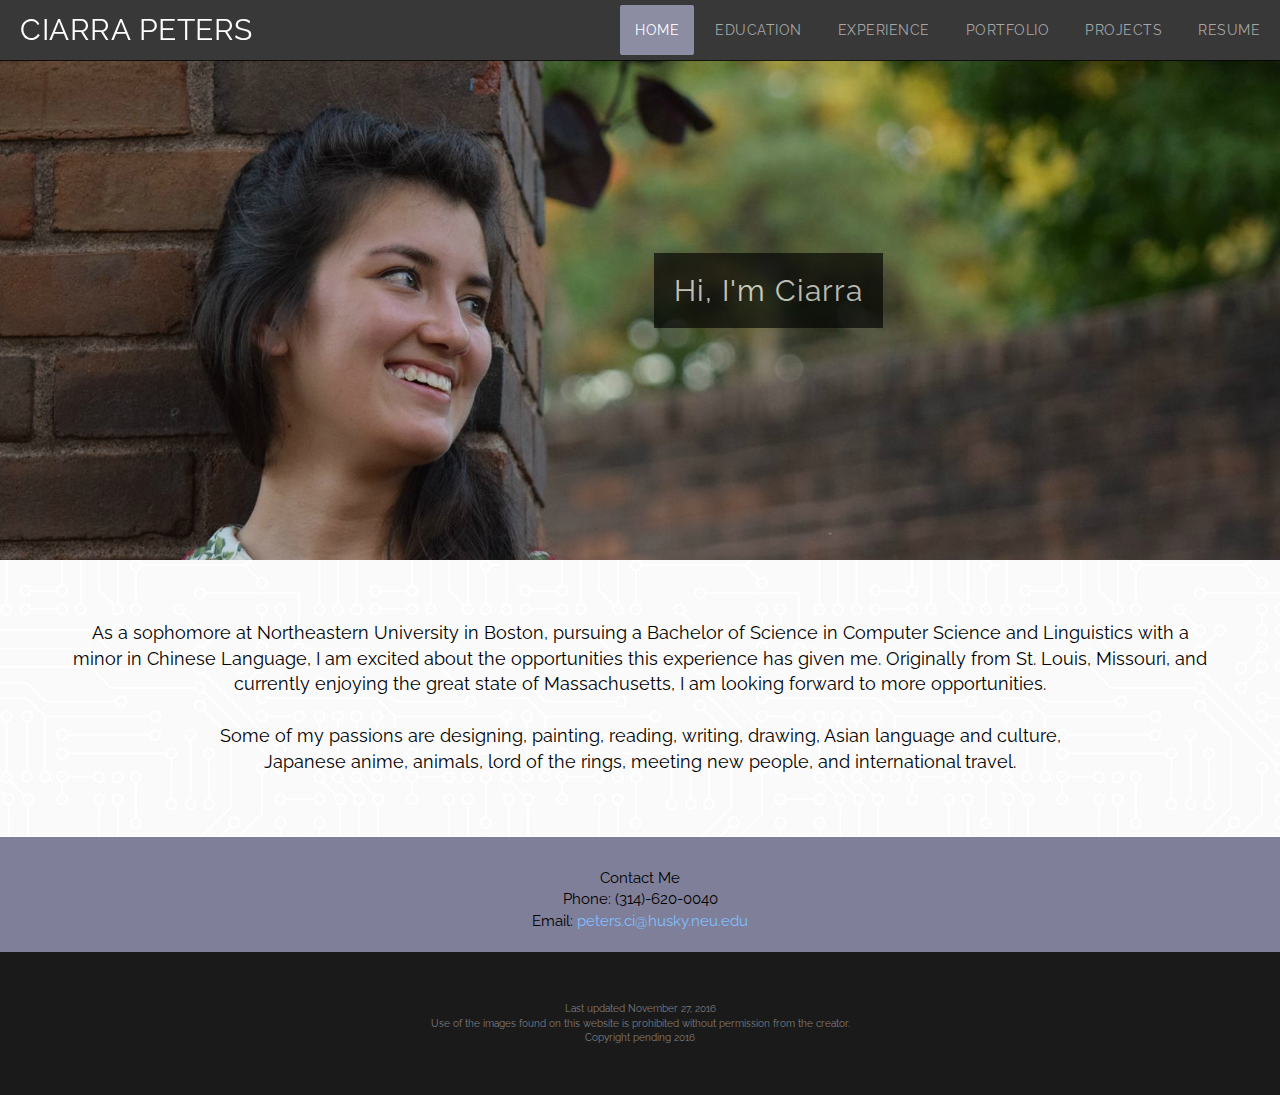
==== index.html @ 851836bb "Edited Banner Photos" ====
<!DOCTYPE html>
<html lang="en">

	<head>
		<title>Ciarra Peters</title>
		  	<meta charset="utf-8">
  		  	<meta name="viewport" content="width=device-width, initial-scale=1">
  			<link rel="stylesheet" href="https://maxcdn.bootstrapcdn.com/bootstrap/3.3.6/css/bootstrap.min.css">
  			<script src="https://ajax.googleapis.com/ajax/libs/jquery/1.12.0/jquery.min.js"></script>
  			<script src="https://maxcdn.bootstrapcdn.com/bootstrap/3.3.6/js/bootstrap.min.js"></script>
  			<link href='https://fonts.googleapis.com/css?family=Abel' rel='stylesheet' type='text/css'>
  			<link href='https://fonts.googleapis.com/css?family=Raleway:300' rel='stylesheet' type='text/css'>
  			<link href='https://fonts.googleapis.com/css?family=Lato&subset=latin,latin-ext' rel='stylesheet' type='text/css'>

			<link rel='shortcut icon' href='favicon.ico' type='image/x-icon'/ >
		
			<link rel="stylesheet" type="text/css" href="style.css">

			<script src="https://www.w3schools.com/lib/w3data.js"></script>

	</head>

	<body>
		<div class="jumbotron">
			<div class="Hi">
				<span class="border">Hi, I'm Ciarra</span>
			</div>
		</div>

		<nav class="navbar navbar-inverse navbar-fixed-top">
			<div class="container-fluid">
				<div class="navbar-header">
					<button type="button" class="navbar-toggle" data-toggle="collapse" data-target=".navbar-collapse">
        				<span class="icon-bar"></span>
        				<span class="icon-bar"></span>
        				<span class="icon-bar"></span>                        
      				</button>
				<a class="navbar-brand">Ciarra Peters</a>
				</div>

				<div class="collapse navbar-collapse" id="myNavbar">
					<ul class="nav navbar-nav navbar-right">
						<li><a class="active" class="myNavbar" href="index.html">Home</a></li>
  						<li><a class="myNavbar" href="education.html">Education</a></li>
  						<li><a class="myNavbar" href="experience.html">Experience</a></li>
  						<li><a class="myNavbar" href="portfolio.html">Portfolio</a></li>
  						<li><a class="myNavbar" href="projects.html">Projects</a></li>
  						<li><a class="myNavbar" href="Resume.pdf">Resume</a></li> 
  					</ul>
  				</div>
  			</div>
		</nav>


		<div id="Bio">
			<div class="container">
    			<div class="info">
					<p>
					As a sophomore at Northeastern University in Boston, pursuing a Bachelor of Science in Computer Science and Linguistics with a minor in Chinese Language, I am excited about the opportunities this experience has given me. Originally from St. Louis, Missouri, and currently enjoying the great state of Massachusetts, I am looking forward to more opportunities.
					<br>
					<br>
					
					Some of my passions are designing, painting, reading, writing, drawing, Asian language and culture,<br>Japanese anime, animals, lord of the rings, meeting new people, and international travel.
					<br>
					<br>

					</p>
				</div>
				<br>
			</div>
		</div>

	<footer>
		<div>
		<br>
		<p>Contact Me<br>
				Phone: <span>(314)-620-0040</span><br>
				Email: <a href="mailto:peters.ci@husky.neu.edu">peters.ci@husky.neu.edu</a><br>
		</p>
		</div>
	</footer>

	<div>
			<p id="updated">Last updated November 27, 2016<br>Use of the images found on this website is prohibited without permission from the creator.<br>Copyright pending 2016
			</p>
	</div>


		<div w3-include-html="footer.html"></div>


	<script type="https://maxcdn.bootstrapcdn.com/bootstrap/3.3.6/js/bootstrap.min.js"></script>
	<script>w3IncludeHTML();</script>
	</body>

</html>
---- style.css ----
/*#67b2d6*/

#name {
	color: rgb(0, 153, 153);
	padding-top: 80px;
	font-family: 'Raleway', sans-serif;
	font-weight: bold;
	text-shadow: -1px 0 black, 0 1px black, 1px 0 black, 0 -1px black;
}

.jumbotron {
	background: url("Photos/Banner2edit.jpg") center center;
	height: 500px;
	background-size: cover;
	background-repeat: no-repeat;
	font-family: 'Raleway', sans-serif;
}

.Hi {
	position: absolute;
	width: 100%;
	text-align: center;
	padding-left: 20%;
	top: 30%;
	opacity: .8;
	font-family: 'Raleway', sans-serif;
	letter-spacing: 1px;
}

.banner {
	background-color: rgb(127, 127, 153);
	padding-bottom: 10%;
	font-family: 'Lato', sans-serif;
	color: rgb(250,250,250);
	font-weight: lighter;
}


.navbar {
	letter-spacing: .5px;
	text-transform: uppercase;
	opacity: .9;
}


.navbar-inverse {
    /*background: #02b199;*/
}


.navbar-right {
	padding: 2px 2px;
	border-radius: 3px 3px 3px 3px;
}


.navbar-inverse .navbar-brand {
	padding: 20px;
	font-size: 30px;
	color: lightgray;
    letter-spacing: .5px;
    position: fixed;
}

@media screen and (max-width: 770px) {
    .navbar-inverse .navbar-brand {
        font-size: 25px;
    }

    /*.banner {
    	margin-top: -10px;
    }*/
    .jumbotron {
    	margin-top: -10px;
    }
    .parallax-education1 {
    	margin-top: -10px;
    }
    .parallax-experience1 {
    	margin-top: -10px;
    }
    .parallax-art {
    	margin-top: -10px;
    }
    .parallax-projects {
    	margin-top: -10px;
    }
/*    .col-sm-6 {
    	margin-right: -10px;
    	margin-left: -10px;
    }*/
}



.navbar-inverse .navbar-nav a {
    margin: 3px 3px 3px 3px;
}
.navbar-inverse .navbar-nav a:hover {
    color: white;
    margin: 3px 3px 3px 3px;
}
.navbar-inverse .navbar-nav a.active {
    background: rgb(127, 127, 153);
    color: white;
    border-radius: 2px 2px 2px 2px;
}

.navbar-inverse .navbar-nav a.active:hover {
	background-color: rgb(127, 127, 153);
}



a {
	color: rgb(128, 191, 255);
    -webkit-transition: color 0.1s ease-in, background 0.1s ease-in;
    -moz-transition: color 0.1s ease-in, background 0.1s ease-in;
    -ms-transition: color 0.1s ease-in, background 0.1s ease-in;
    -o-transition: color 0.1s ease-in, background 0.1s ease-in;
    transition: color 0.1s ease-in, background 0.1s ease-in;
}

a:hover, a:focus {
    color: rgb(102, 179, 255);
    text-decoration: none;
    outline: 0;
}


a:before, a:after {
    -webkit-transition: color 0.1s ease-in, background 0.1s ease-in;
    -moz-transition: color 0.1s ease-in, background 0.1s ease-in;
    -ms-transition: color 0.1s ease-in, background 0.1s ease-in;
    -o-transition: color 0.1s ease-in, background 0.1s ease-in;
    transition: color 0.1s ease-in, background 0.1s ease-in;
}


body {
	margin-top: 60px;
	font-family: 'Raleway', sans-serif;
	background-color: rgb(250, 250, 250);
	background-image: url("Photos/circuittexture.jpg");
}

p {
	color: black;
}


.parallax-art {
	background-image: url("Photos/6edit.jpg");
	min-height: 600px;
	background-attachment: fixed;
	background-position: center;
	background-repeat: no-repeat;
	background-size: cover;
	opacity: .6;
}


.parallax-education1 {
	background-image: url("Photos/neupic.jpg");
	min-height: 600px;
	background-attachment: fixed;
	background-position: center;
	background-repeat: no-repeat;
	background-size: cover;
	opacity: .7;
}

.parallax-education2 {
	background-image: url("Photos/yunnandaxue.jpg");
	min-height: 600px;
	background-attachment: fixed;
	background-position: center;
	background-repeat: no-repeat;
	background-size: cover;
	opacity: .7;
}

.parallax-education3 {
	background-image: url("Photos/westminster.jpg");
	min-height: 600px;
	background-attachment: fixed;
	background-position: center;
	background-repeat: no-repeat;
	background-size: cover;
	opacity: .7;
}

.parallax-experience1 {
	background-image: url("Photos/STARSparticipation.jpg");
	min-height: 600px;
	background-attachment: fixed;
	background-position: center;
	background-repeat: no-repeat;
	background-size: cover;
	opacity: .7;
}

.parallax-experience2 {
	background-image: url("Photos/barnes2.jpg");
	min-height: 600px;
	background-attachment: fixed;
	background-position: center;
	background-repeat: no-repeat;
	background-size: cover;
	opacity: .7;
}

.parallax-experience3 {
	background-image: url("Photos/The Broken Cross 2.0 Cover.jpg");
	min-height: 600px;
	background-attachment: fixed;
	background-position: center;
	background-repeat: no-repeat;
	background-size: cover;
	opacity: .6;
}

.parallax-experience4 {
	background-image: url("Photos/DLG.jpg");
	min-height: 600px;
	background-attachment: fixed;
	background-position: center;
	background-repeat: no-repeat;
	background-size: cover;
	opacity: .7;
}

.parallax-projects {
	background-image: url("Photos/circuittextureblue.jpg");
	min-height: 400px;
	background-attachment: fixed;
	background-position: center;
	background-repeat: no-repeat;
	background-size: cover;
	opacity: .7;
}

.caption {
	/*This makes the captions all be together at the top*/
	position: absolute;
	text-align: center;
	width: 100%;
	margin-top: 20%;
}

.caption2 {
	/*This makes the captions all be together at the top*/
	position: absolute;
	text-align: center;
	width: 100%;
	margin-top: 10%;
}

.border {
	background-color: black;
	color: white;
	opacity: .8;
	padding: 20px;
	font-size: 30px;
	font-family: 'Raleway', sans-serif;
}


.education-padding {
	padding: 80px;
}


footer {
	border-top: 1px solid #FFFFFF;
	background-color: rgb(127, 127, 153);
	padding: 10px;
	font-size: 15px;
	text-align: center;
}


#Bio {
	font-size: 18px;
	padding-top: 30px;
	text-align: center;
}



#updated {
	background-color: rgb(26, 26, 26);
	color: rgb(127, 127, 127) !important;
	font-size: 10px;
	padding: 50px;
	margin-bottom: -10px;
	text-align: center;
}

#cover {
	margin-left: 100px;
}

#projects {
	padding: 20px;
}

.projects {
	padding-top: 1%;
	padding-bottom: 1%;
	padding-left: 15%;
	/*I don't understand why the bottom scrollbar comes up when this isn't here...*/
	/*padding-right: 2%;
	margin-left: -20px;
	margin-right: -20px;*/
	text-transform: uppercase;
    letter-spacing: .6px;
}

.btn {
	background-color: rgb(127, 127, 153);
	border: 3px solid white;
	font-weight: bold;
	border-radius: 0px;
	font-size: 16px;
}

.btn:hover{
	border-color: white;
	background-color: white;
	color: rgb(127, 127, 153);
	font-weight: bold;
}

#bannertitle {
	text-align: left;
}
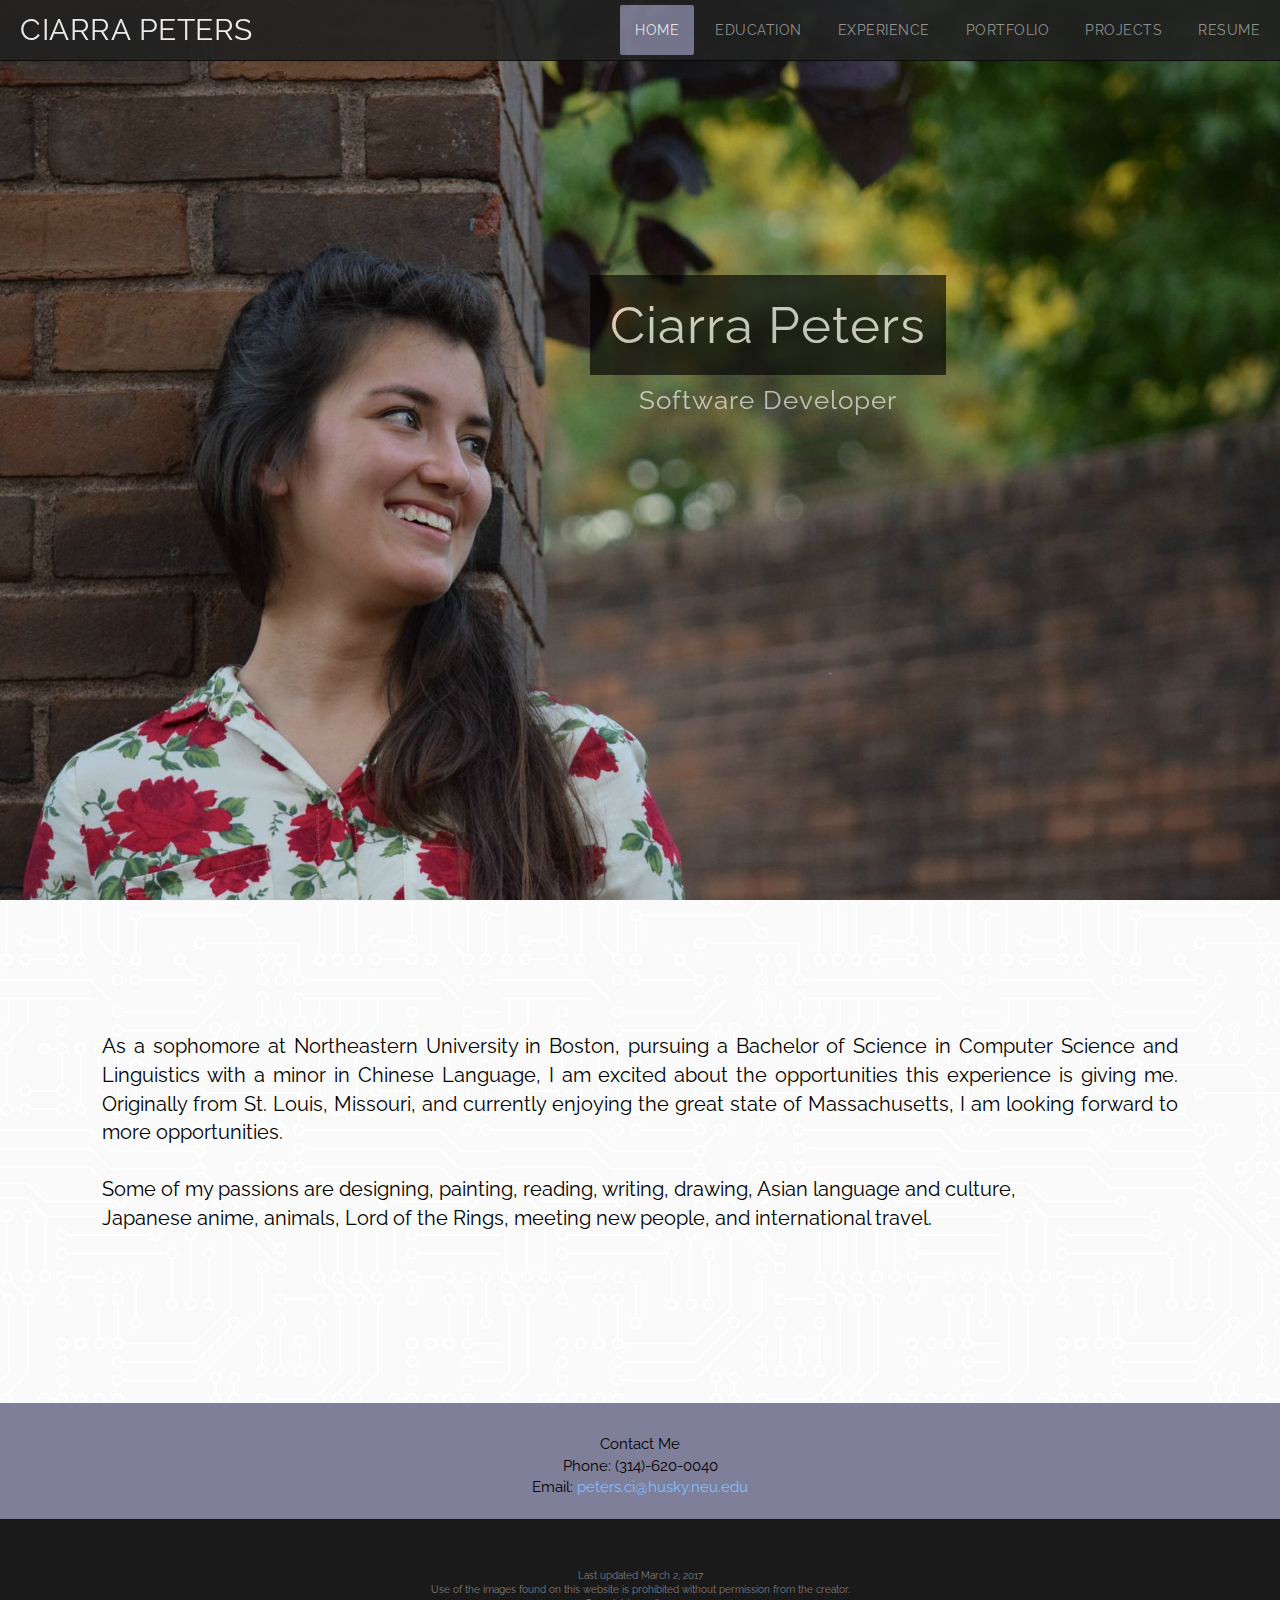
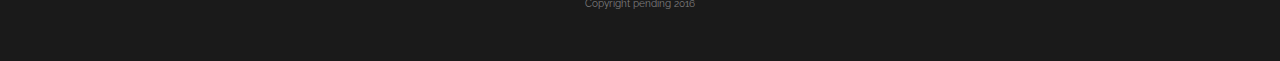
==== commit 540ee0cb: "Commented out 23Schools link to footer.html" ====
--- a/index.html
+++ b/index.html
@@ -1,79 +1,80 @@
 <!DOCTYPE html>
 <html lang="en">
 
-	<head>
-		<title>Ciarra Peters</title>
-		  	<meta charset="utf-8">
-  		  	<meta name="viewport" content="width=device-width, initial-scale=1">
-  			<link rel="stylesheet" href="https://maxcdn.bootstrapcdn.com/bootstrap/3.3.6/css/bootstrap.min.css">
-  			<script src="https://ajax.googleapis.com/ajax/libs/jquery/1.12.0/jquery.min.js"></script>
-  			<script src="https://maxcdn.bootstrapcdn.com/bootstrap/3.3.6/js/bootstrap.min.js"></script>
-  			<link href='https://fonts.googleapis.com/css?family=Abel' rel='stylesheet' type='text/css'>
-  			<link href='https://fonts.googleapis.com/css?family=Raleway:300' rel='stylesheet' type='text/css'>
-  			<link href='https://fonts.googleapis.com/css?family=Lato&subset=latin,latin-ext' rel='stylesheet' type='text/css'>
+ 	<head>
+ 		<title>Ciarra Peters</title>
+ 		  	<meta charset="utf-8">
+   		  	<meta name="viewport" content="width=device-width, initial-scale=1">
+   			<link rel="stylesheet" href="https://maxcdn.bootstrapcdn.com/bootstrap/3.3.6/css/bootstrap.min.css">
 
-			<link rel='shortcut icon' href='favicon.ico' type='image/x-icon'/ >
-		
-			<link rel="stylesheet" type="text/css" href="style.css">
-
-			<script src="https://www.w3schools.com/lib/w3data.js"></script>
-
-	</head>
+   			<script src="https://ajax.googleapis.com/ajax/libs/jquery/1.12.0/jquery.min.js"></script>
+   			<script src="https://maxcdn.bootstrapcdn.com/bootstrap/3.3.6/js/bootstrap.min.js"></script>
+   			
+   			<link href='https://fonts.googleapis.com/css?family=Abel' rel='stylesheet' type='text/css'>
+   			<link href='https://fonts.googleapis.com/css?family=Raleway:300' rel='stylesheet' type='text/css'>
+   			<link href='https://fonts.googleapis.com/css?family=Lato&subset=latin,latin-ext' rel='stylesheet' type='text/css'>
+ 
+ 			<link rel='shortcut icon' href='favicon.ico' type='image/x-icon'/ >
+ 		
+ 			<link rel="stylesheet" type="text/css" href="style.css">
+ 
+ 			<script src="https://www.w3schools.com/lib/w3data.js"></script>
+ 
+ 	</head>
 
 	<body>
 		<div class="jumbotron">
 			<div class="Hi">
-				<span class="border">Hi, I'm Ciarra</span>
+				<span class="border">Ciarra Peters</span>
+				<br>
+				<br>
+				<span id="prof-border">Software Developer</span>
 			</div>
 		</div>
 
-		<nav class="navbar navbar-inverse navbar-fixed-top">
-			<div class="container-fluid">
-				<div class="navbar-header">
-					<button type="button" class="navbar-toggle" data-toggle="collapse" data-target=".navbar-collapse">
-        				<span class="icon-bar"></span>
-        				<span class="icon-bar"></span>
-        				<span class="icon-bar"></span>                        
-      				</button>
-				<a class="navbar-brand">Ciarra Peters</a>
-				</div>
-
-				<div class="collapse navbar-collapse" id="myNavbar">
-					<ul class="nav navbar-nav navbar-right">
-						<li><a class="active" class="myNavbar" href="index.html">Home</a></li>
-  						<li><a class="myNavbar" href="education.html">Education</a></li>
-  						<li><a class="myNavbar" href="experience.html">Experience</a></li>
-  						<li><a class="myNavbar" href="portfolio.html">Portfolio</a></li>
-  						<li><a class="myNavbar" href="projects.html">Projects</a></li>
-  						<li><a class="myNavbar" href="Resume.pdf">Resume</a></li> 
-  					</ul>
-  				</div>
-  			</div>
-		</nav>
+ 		<nav class="navbar navbar-inverse navbar-fixed-top">
+ 			<div class="container-fluid">
+ 				<div class="navbar-header">
+ 					<button type="button" class="navbar-toggle" data-toggle="collapse" data-target=".navbar-collapse">
+         				<span class="icon-bar"></span>
+         				<span class="icon-bar"></span>
+         				<span class="icon-bar"></span>                        
+       				</button>
+ 				<a class="navbar-brand">Ciarra Peters</a>
+ 				</div>
+ 
+ 				<div class="collapse navbar-collapse" id="myNavbar">
+ 					<ul class="nav navbar-nav navbar-right">
+ 						<li><a class="active" class="myNavbar" href="index.html">Home</a></li>
+   						<li><a class="myNavbar" href="education.html">Education</a></li>
+   						<li><a class="myNavbar" href="experience.html">Experience</a></li>
+   						<li><a class="myNavbar" href="portfolio.html">Portfolio</a></li>
+   						<li><a class="myNavbar" href="projects.html">Projects</a></li>
+   						<li><a class="myNavbar" href="WebsiteResume.pdf">Resume</a></li> 
+   					</ul>
+   				</div>
+   			</div>
+ 		</nav>
 
 
-		<div id="Bio">
-			<div class="container">
-    			<div class="info">
-					<p>
-					As a sophomore at Northeastern University in Boston, pursuing a Bachelor of Science in Computer Science and Linguistics with a minor in Chinese Language, I am excited about the opportunities this experience has given me. Originally from St. Louis, Missouri, and currently enjoying the great state of Massachusetts, I am looking forward to more opportunities.
-					<br>
-					<br>
-					
-					Some of my passions are designing, painting, reading, writing, drawing, Asian language and culture,<br>Japanese anime, animals, lord of the rings, meeting new people, and international travel.
-					<br>
-					<br>
+		<div id="bio">
+			<p>
+			As a sophomore at Northeastern University in Boston, pursuing a Bachelor of Science in Computer Science and Linguistics with a minor in Chinese Language, I am excited about the opportunities this experience is giving me. Originally from St. Louis, Missouri, and currently enjoying the great state of Massachusetts, I am looking forward to more opportunities.
+			<br>
+			<br>
+			
+			Some of my passions are designing, painting, reading, writing, drawing, Asian language and culture,<br>Japanese anime, animals, Lord of the Rings, meeting new people, and international travel.
+			<br>
+			<br>
 
-					</p>
-				</div>
-				<br>
-			</div>
+			</p>
+			<br>
 		</div>
 
 	<footer>
 		<div>
 		<br>
-		<p>Contact Me<br>
+		<p class="contact">Contact Me<br>
 				Phone: <span>(314)-620-0040</span><br>
 				Email: <a href="mailto:peters.ci@husky.neu.edu">peters.ci@husky.neu.edu</a><br>
 		</p>
@@ -81,12 +82,12 @@
 	</footer>
 
 	<div>
-			<p id="updated">Last updated November 27, 2016<br>Use of the images found on this website is prohibited without permission from the creator.<br>Copyright pending 2016
+			<p class="updated">Last updated March 2, 2017<br>Use of the images found on this website is prohibited without permission from the creator.<br>Copyright pending 2016
 			</p>
 	</div>
 
 
-		<div w3-include-html="footer.html"></div>
+	<!div w3-include-html="footer.html"><!/div>
 
 
 	<script type="https://maxcdn.bootstrapcdn.com/bootstrap/3.3.6/js/bootstrap.min.js"></script>
--- a/style.css
+++ b/style.css
@@ -9,15 +9,15 @@
 }
 
 .jumbotron {
-	background: url("Photos/Banner2edit.jpg") center center;
-	height: 500px;
+	background: url(Photos/Banner2edit.jpg) center center;
+	height: 100vh;
 	background-size: cover;
 	background-repeat: no-repeat;
 	font-family: 'Raleway', sans-serif;
 }
 
 .Hi {
-	position: absolute;
+	position: relative;
 	width: 100%;
 	text-align: center;
 	padding-left: 20%;
@@ -25,6 +25,12 @@
 	opacity: .8;
 	font-family: 'Raleway', sans-serif;
 	letter-spacing: 1px;
+}
+
+#bio {
+	padding: 8vw;
+	text-align: center;
+	font-size: 2rem;
 }
 
 .banner {
@@ -62,35 +68,48 @@
     position: fixed;
 }
 
-@media screen and (max-width: 770px) {
+@media (max-width: 915px) {
+  .navbar-header {
+      float: none;
+  }
+  .navbar-left,.navbar-right {
+      float: none !important;
+  }
+  .navbar-toggle {
+      display: block;
+  }
+  .navbar-collapse {
+      border-top: 1px solid transparent;
+      box-shadow: inset 0 1px 0 rgba(255,255,255,0.1);
+  }
+  .navbar-fixed-top {
+      top: 0;
+      border-width: 0 0 1px;
+  }
+  .navbar-collapse.collapse {
+      display: none!important;
+  }
+  .navbar-nav {
+      float: none!important;
+      margin-top: 7.5px;
+  }
+  .navbar-nav>li {
+      float: none;
+  }
+  .navbar-nav>li>a {
+      padding-top: 10px;
+      padding-bottom: 10px;
+  }
+  .collapse.in{
+      display:block !important;
+  }
+}
+
+@media screen and (max-width: 615px) {
     .navbar-inverse .navbar-brand {
-        font-size: 25px;
+        font-size: 20px;
     }
-
-    /*.banner {
-    	margin-top: -10px;
-    }*/
-    .jumbotron {
-    	margin-top: -10px;
-    }
-    .parallax-education1 {
-    	margin-top: -10px;
-    }
-    .parallax-experience1 {
-    	margin-top: -10px;
-    }
-    .parallax-art {
-    	margin-top: -10px;
-    }
-    .parallax-projects {
-    	margin-top: -10px;
-    }
-/*    .col-sm-6 {
-    	margin-right: -10px;
-    	margin-left: -10px;
-    }*/
-}
-
+}
 
 
 .navbar-inverse .navbar-nav a {
@@ -138,20 +157,46 @@
 
 
 body {
-	margin-top: 60px;
 	font-family: 'Raleway', sans-serif;
 	background-color: rgb(250, 250, 250);
-	background-image: url("Photos/circuittexture.jpg");
-}
+	background-image: url(Photos/circuittexture.jpg);
+}
+
+.dark-background {
+	background-image: url(Photos/circuittexture.png);
+}
+
+hr { 
+    display: block;
+    margin-top: 2em;
+    margin-bottom: 2em;
+    margin-left: 2em;
+    margin-right: 2em;
+    border-style: inset;
+    border-width: 2px;
+} 
 
 p {
 	color: black;
-}
-
+	text-align: justify;
+}
+
+h1 {
+	text-align: center;
+}
+
+h2 {
+	font-size: 20px;
+	font-weight: bold;
+}
+
+span {
+	color: black;
+}
 
 .parallax-art {
-	background-image: url("Photos/6edit.jpg");
-	min-height: 600px;
+	background-image: url(Photos/6edit.jpg);
+	min-height: 100vh;
 	background-attachment: fixed;
 	background-position: center;
 	background-repeat: no-repeat;
@@ -161,8 +206,8 @@
 
 
 .parallax-education1 {
-	background-image: url("Photos/neupic.jpg");
-	min-height: 600px;
+	background-image: url(Photos/neupic.jpg);
+	min-height: 100vh;
 	background-attachment: fixed;
 	background-position: center;
 	background-repeat: no-repeat;
@@ -171,8 +216,8 @@
 }
 
 .parallax-education2 {
-	background-image: url("Photos/yunnandaxue.jpg");
-	min-height: 600px;
+	background-image: url(Photos/yunnandaxue.jpg);
+	min-height: 100vh;
 	background-attachment: fixed;
 	background-position: center;
 	background-repeat: no-repeat;
@@ -181,8 +226,8 @@
 }
 
 .parallax-education3 {
-	background-image: url("Photos/westminster.jpg");
-	min-height: 600px;
+	background-image: url(Photos/westminster.jpg);
+	min-height: 100vh;
 	background-attachment: fixed;
 	background-position: center;
 	background-repeat: no-repeat;
@@ -191,8 +236,8 @@
 }
 
 .parallax-experience1 {
-	background-image: url("Photos/STARSparticipation.jpg");
-	min-height: 600px;
+	background-image: url(Photos/STARSparticipation.jpg);
+	min-height: 100vh;
 	background-attachment: fixed;
 	background-position: center;
 	background-repeat: no-repeat;
@@ -201,8 +246,8 @@
 }
 
 .parallax-experience2 {
-	background-image: url("Photos/barnes2.jpg");
-	min-height: 600px;
+	background-image: url(Photos/barnes2.jpg);
+	min-height: 100vh;
 	background-attachment: fixed;
 	background-position: center;
 	background-repeat: no-repeat;
@@ -211,8 +256,8 @@
 }
 
 .parallax-experience3 {
-	background-image: url("Photos/The Broken Cross 2.0 Cover.jpg");
-	min-height: 600px;
+	background-image: url(Photos/The%20Broken%20Cross%202.0%20Cover.jpg);
+	min-height: 100vh;
 	background-attachment: fixed;
 	background-position: center;
 	background-repeat: no-repeat;
@@ -221,8 +266,8 @@
 }
 
 .parallax-experience4 {
-	background-image: url("Photos/DLG.jpg");
-	min-height: 600px;
+	background-image: url(Photos/DLG.jpg);
+	min-height: 100vh;
 	background-attachment: fixed;
 	background-position: center;
 	background-repeat: no-repeat;
@@ -231,8 +276,8 @@
 }
 
 .parallax-projects {
-	background-image: url("Photos/circuittextureblue.jpg");
-	min-height: 400px;
+	background-image: url(Photos/circuittextureblue.jpg);
+	min-height: 100vh;
 	background-attachment: fixed;
 	background-position: center;
 	background-repeat: no-repeat;
@@ -261,13 +306,38 @@
 	color: white;
 	opacity: .8;
 	padding: 20px;
-	font-size: 30px;
-	font-family: 'Raleway', sans-serif;
-}
-
-
-.education-padding {
+	font-size: 4vw;
+	font-family: 'Raleway', sans-serif;
+}
+
+@media screen and (max-width: 600px) {
+	.caption {
+		margin-top: 50%;
+	}
+
+    .border {
+        font-size: 20px;
+    }
+
+    .parallax-education1, .parallax-education2, .parallax-education3, 
+    .parallax-experience1, .parallax-experience2, .parallax-experience3, 
+    .parallax-experience4, .parallax-projects, .parallax-art,
+    .parallax-projects, .parallax {
+    	background-attachment: scroll;
+    }
+}
+
+#prof-border {
+	color: white;
+	opacity: .8;
+	font-size: 2vw;
+	font-family: 'Raleway', sans-serif;
+}
+
+
+.body-container {
 	padding: 80px;
+	font-size: 2rem;
 }
 
 
@@ -279,16 +349,14 @@
 	text-align: center;
 }
 
-
-#Bio {
-	font-size: 18px;
-	padding-top: 30px;
-	text-align: center;
-}
-
-
-
-#updated {
+.contact {
+	text-align: center;
+}
+
+
+
+
+.updated {
 	background-color: rgb(26, 26, 26);
 	color: rgb(127, 127, 127) !important;
 	font-size: 10px;
@@ -309,30 +377,23 @@
 	padding-top: 1%;
 	padding-bottom: 1%;
 	padding-left: 15%;
-	/*I don't understand why the bottom scrollbar comes up when this isn't here...*/
-	/*padding-right: 2%;
-	margin-left: -20px;
-	margin-right: -20px;*/
 	text-transform: uppercase;
     letter-spacing: .6px;
 }
 
 .btn {
-	background-color: rgb(127, 127, 153);
-	border: 3px solid white;
+	background-color: transparent;
+	border: 3px solid rgb(127, 127, 153);
+	color: rgb(127, 127, 153);
 	font-weight: bold;
 	border-radius: 0px;
 	font-size: 16px;
 }
 
 .btn:hover{
-	border-color: white;
-	background-color: white;
-	color: rgb(127, 127, 153);
+	background-color: rgb(127, 127, 153);
+	border: 3px solid rgb(127, 127, 153);
+	color: white;
 	font-weight: bold;
 }
 
-#bannertitle {
-	text-align: left;
-}
-
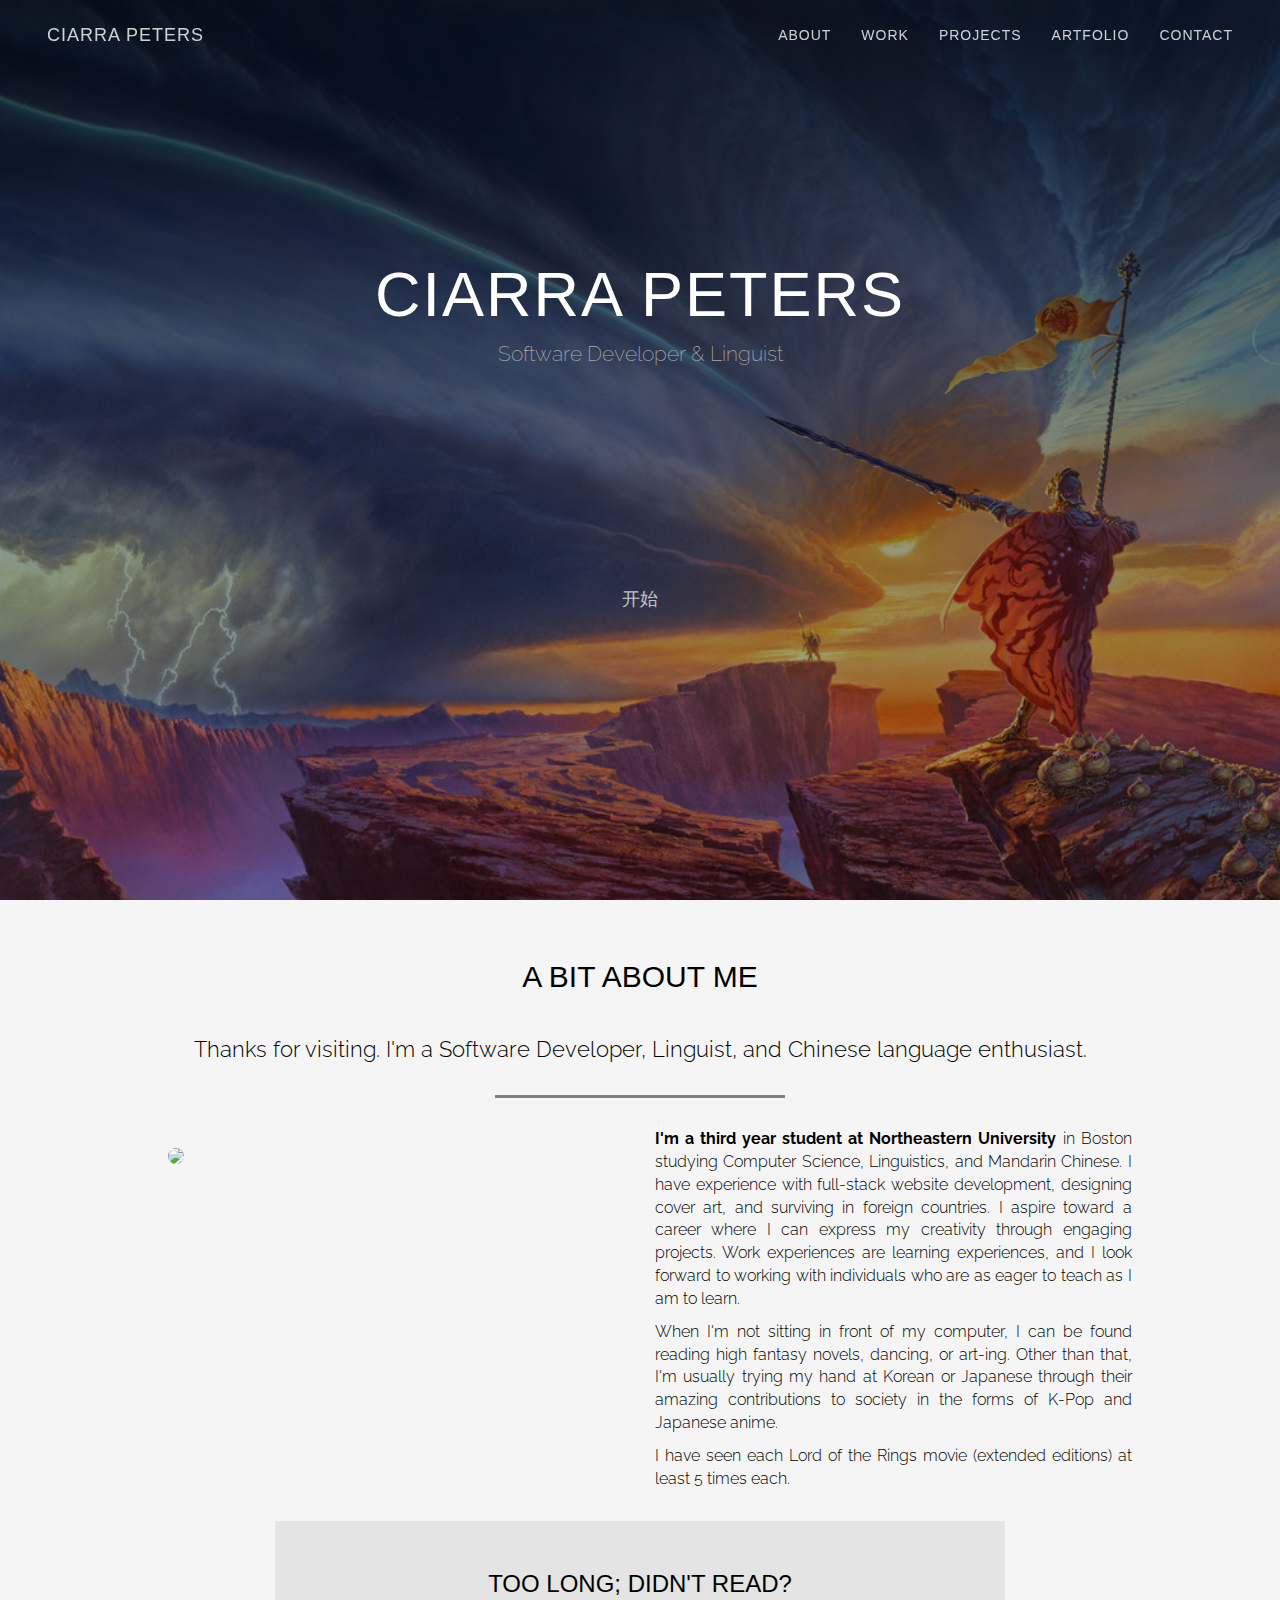
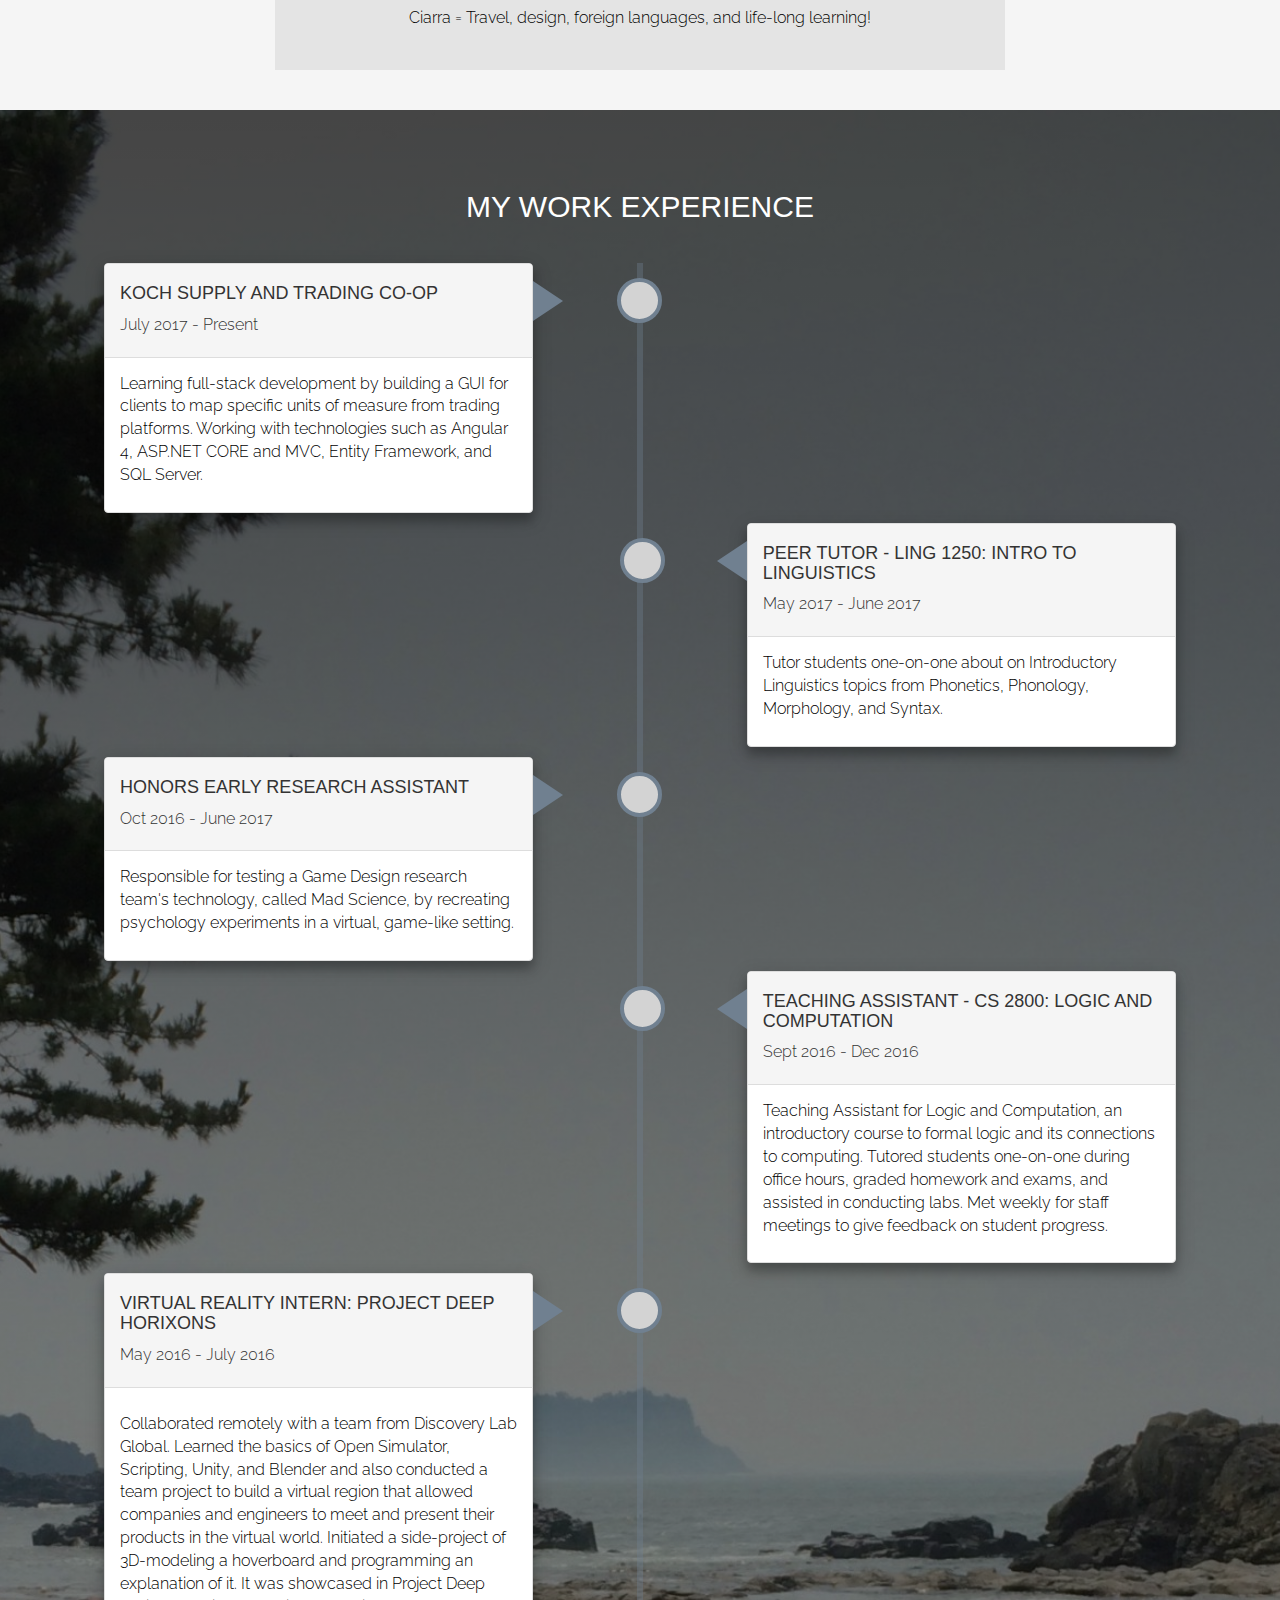
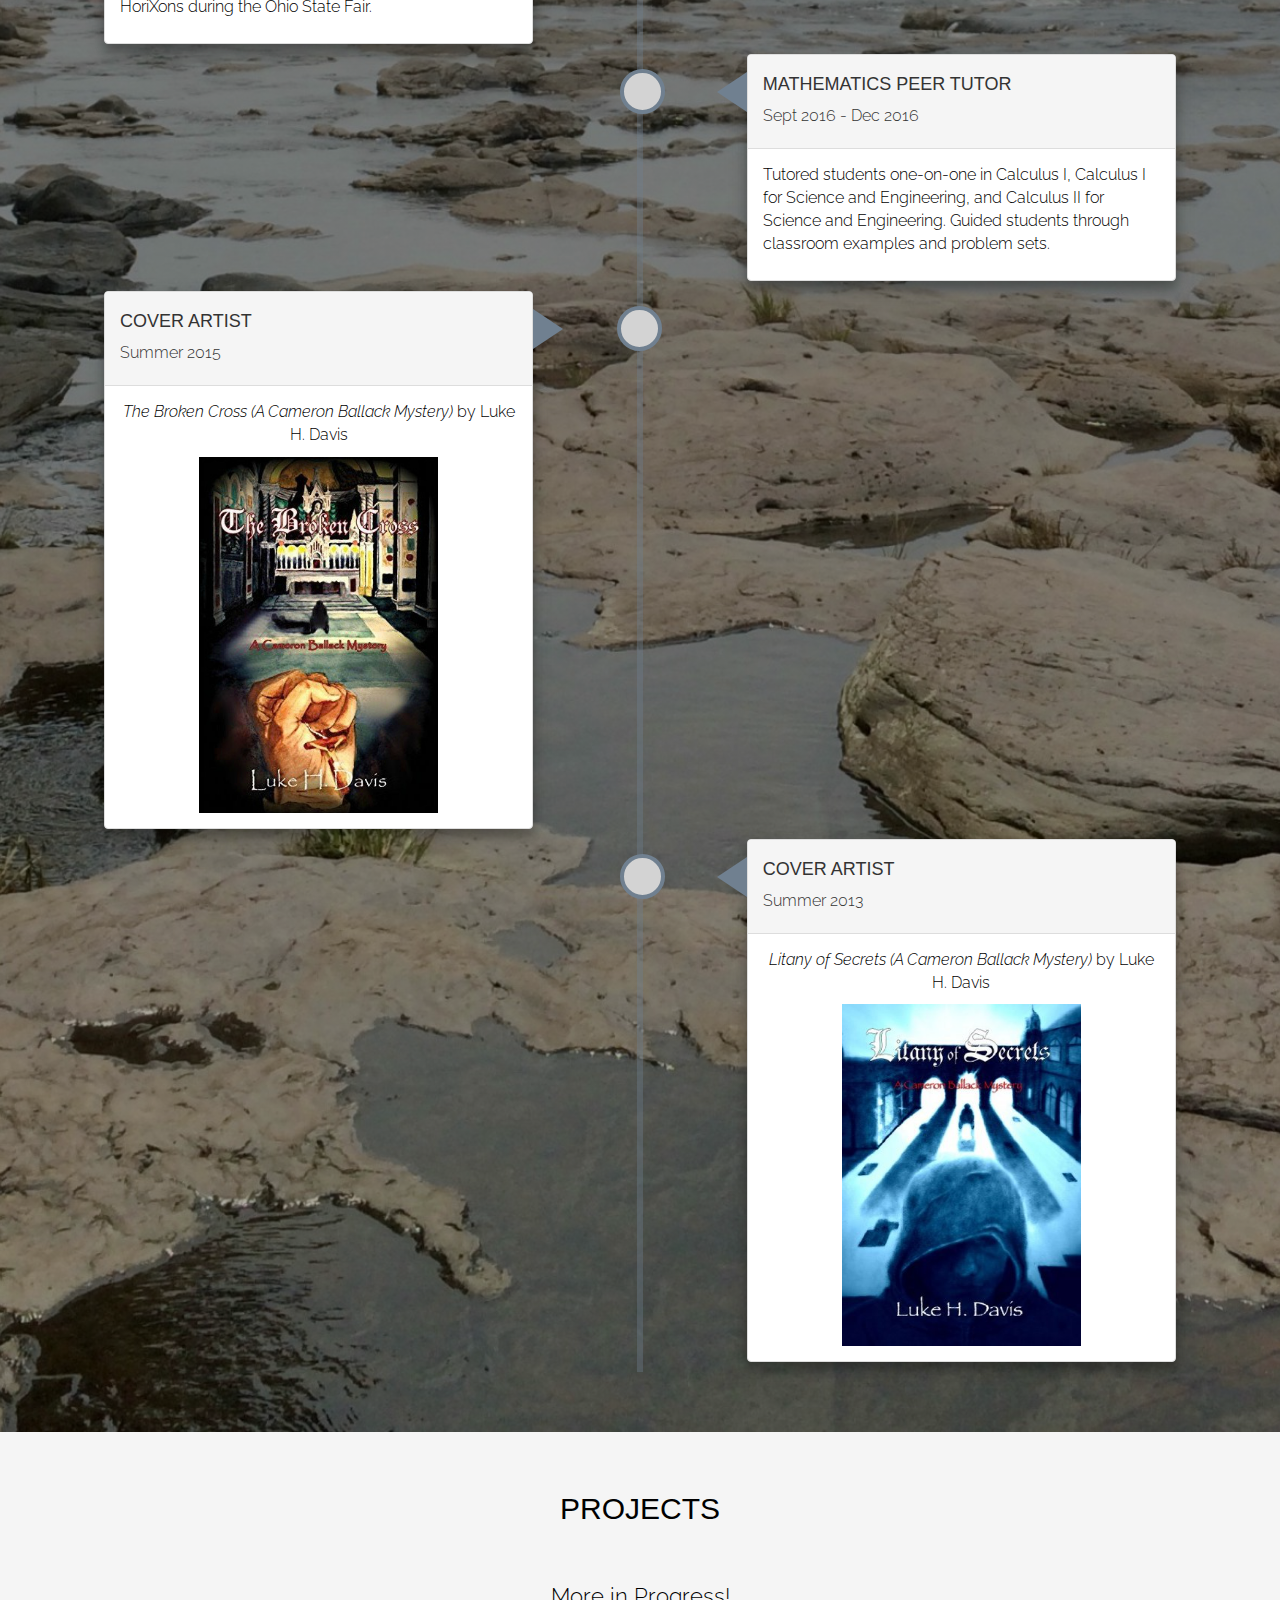
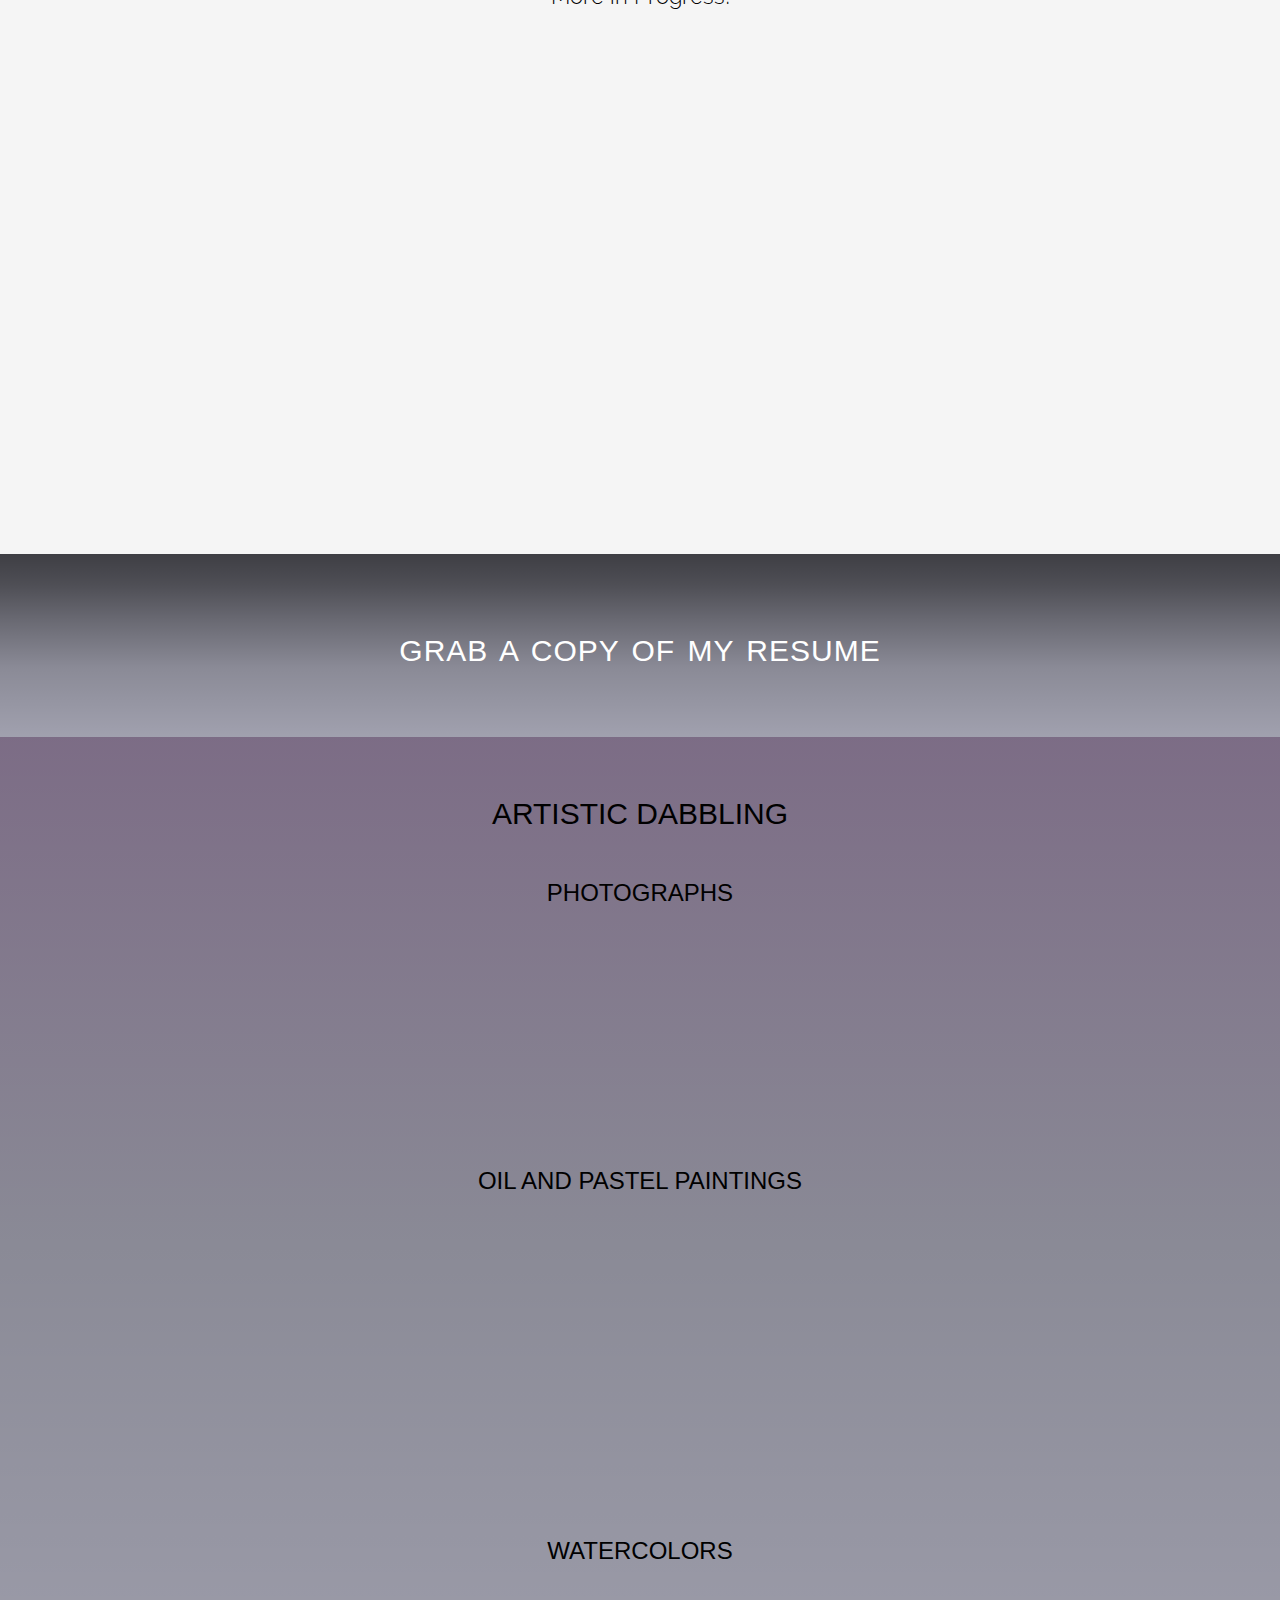
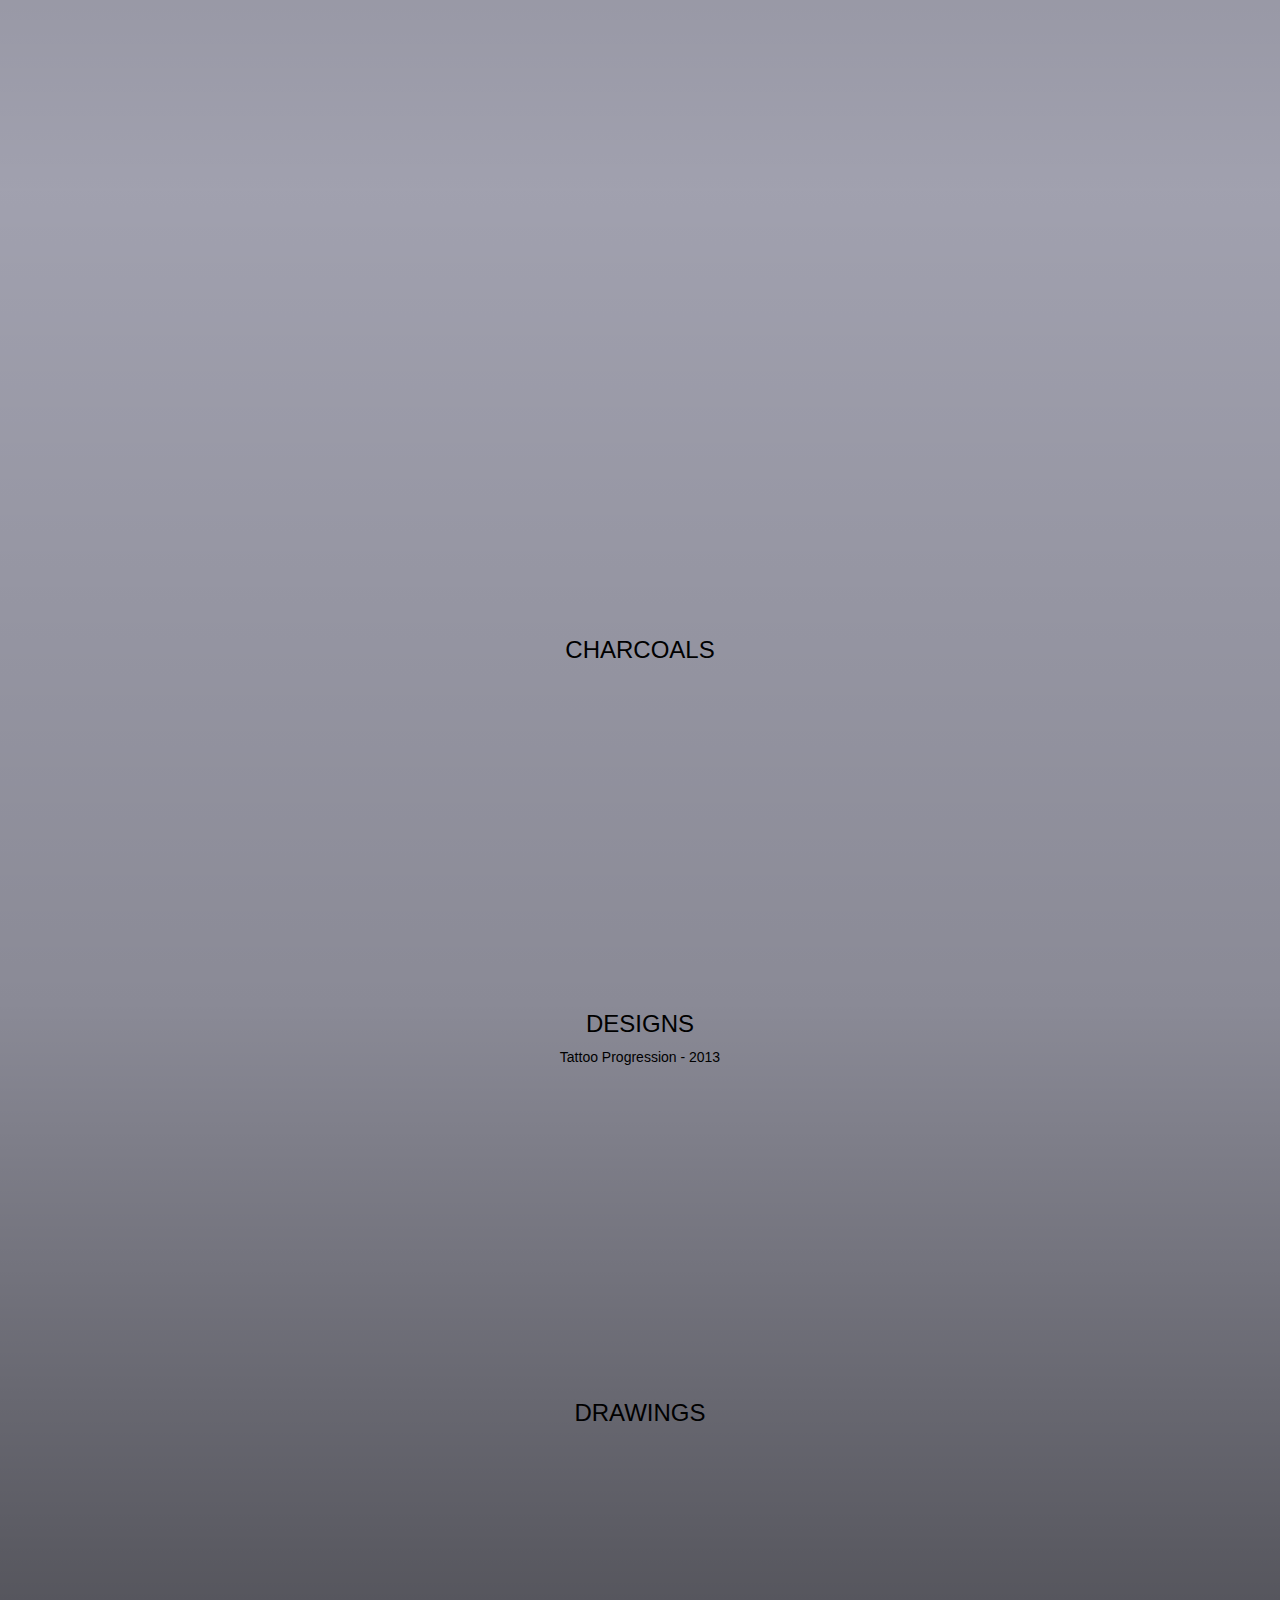
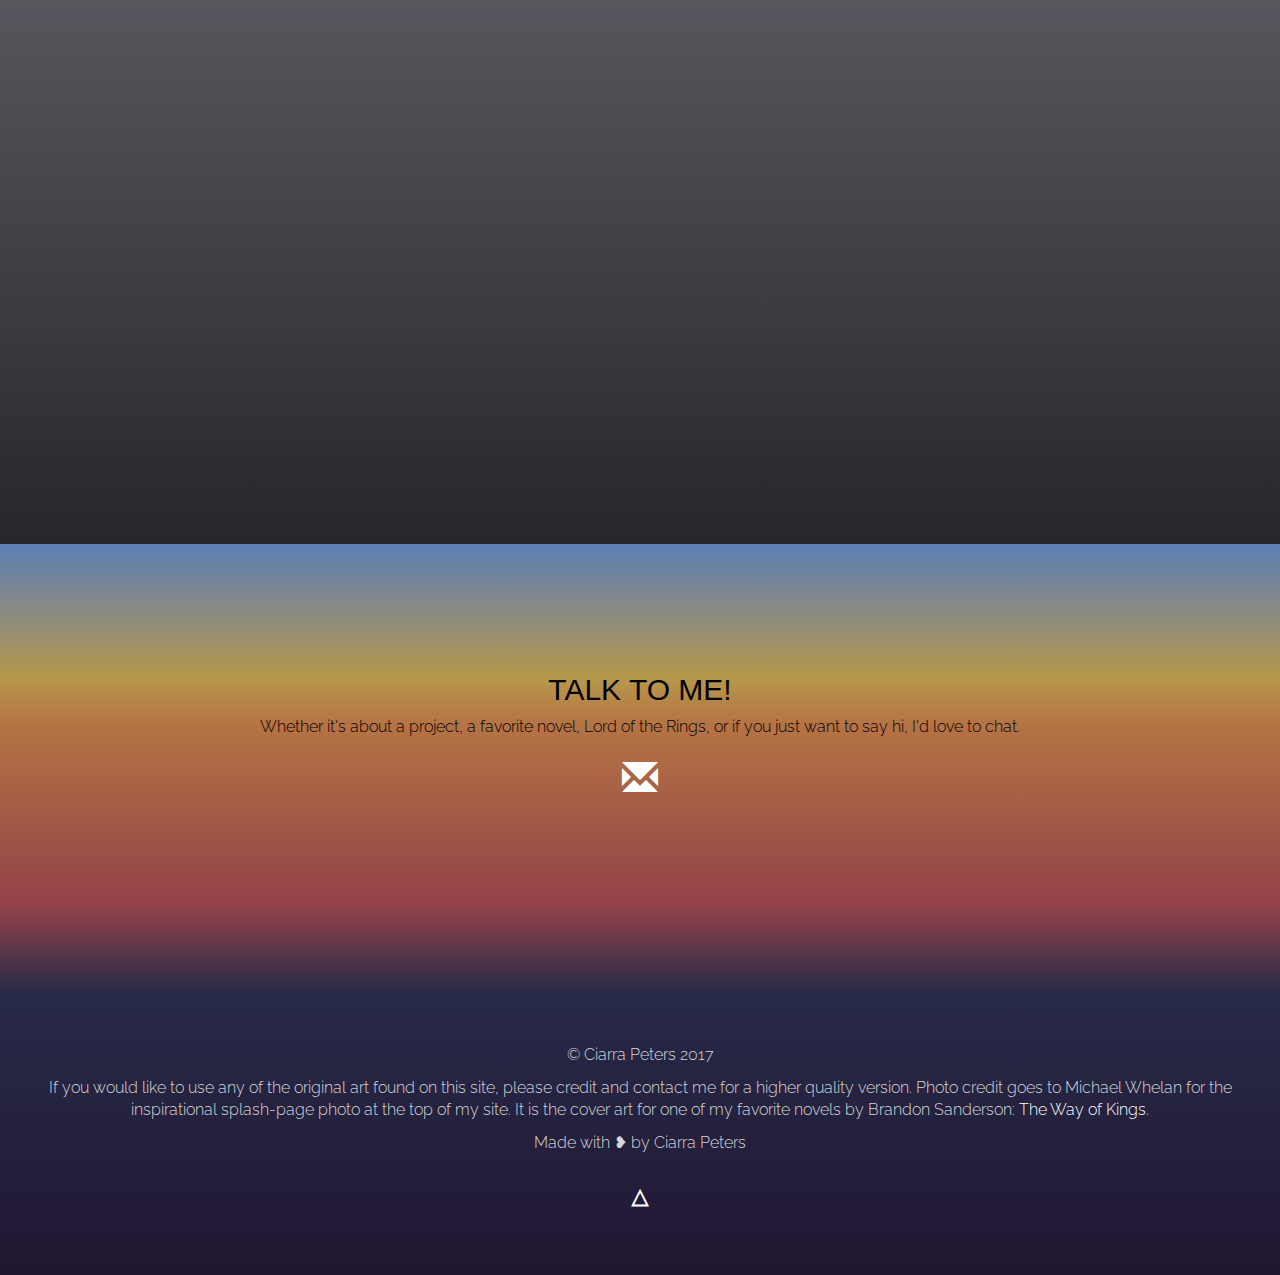
==== commit a138aa36: "PersonalWebsite2.0 redo" ====
--- a/index.html
+++ b/index.html
@@ -1,97 +1,809 @@
 <!DOCTYPE html>
 <html lang="en">
-
- 	<head>
- 		<title>Ciarra Peters</title>
- 		  	<meta charset="utf-8">
-   		  	<meta name="viewport" content="width=device-width, initial-scale=1">
-   			<link rel="stylesheet" href="https://maxcdn.bootstrapcdn.com/bootstrap/3.3.6/css/bootstrap.min.css">
-
-   			<script src="https://ajax.googleapis.com/ajax/libs/jquery/1.12.0/jquery.min.js"></script>
-   			<script src="https://maxcdn.bootstrapcdn.com/bootstrap/3.3.6/js/bootstrap.min.js"></script>
-   			
-   			<link href='https://fonts.googleapis.com/css?family=Abel' rel='stylesheet' type='text/css'>
-   			<link href='https://fonts.googleapis.com/css?family=Raleway:300' rel='stylesheet' type='text/css'>
-   			<link href='https://fonts.googleapis.com/css?family=Lato&subset=latin,latin-ext' rel='stylesheet' type='text/css'>
- 
- 			<link rel='shortcut icon' href='favicon.ico' type='image/x-icon'/ >
- 		
- 			<link rel="stylesheet" type="text/css" href="style.css">
- 
- 			<script src="https://www.w3schools.com/lib/w3data.js"></script>
- 
- 	</head>
-
-	<body>
-		<div class="jumbotron">
-			<div class="Hi">
-				<span class="border">Ciarra Peters</span>
-				<br>
-				<br>
-				<span id="prof-border">Software Developer</span>
+<head>
+	<meta charset="UTF-8">
+	<title>Ciarra Peters | Software Developer</title>
+	<link href='https://fonts.googleapis.com/css?family=Raleway' rel='stylesheet' type='text/css'>
+	<link href='https://fonts.googleapis.com/css?family=Lato&subset=latin,latin-ext' rel='stylesheet' type='text/css'>
+	<meta name="viewport" content="width=device-width, initial-scale=1">
+	<script src="https://ajax.googleapis.com/ajax/libs/jquery/3.2.1/jquery.min.js"></script>
+	<script src="https://maxcdn.bootstrapcdn.com/bootstrap/3.3.7/js/bootstrap.min.js"></script>
+	<link rel="stylesheet" href="https://maxcdn.bootstrapcdn.com/bootstrap/3.3.7/css/bootstrap.min.css">
+
+	<link rel='shortcut icon' href='favicon.ico' type='image/x-icon'/ >
+	
+	<link rel="stylesheet" href="style.css">
+	<link rel="stylesheet" href="animate.css">
+</head>
+
+<body>
+	<!-- Navbar -->
+	<nav class="navbar navbar-fixed-top">
+		<div class="container">
+			<div class="navbar-header">
+				<button type="button" class="navbar-toggle" data-toggle="collapse" data-target="#myNavbar">
+					<span class="icon-bar"></span>
+         			<span class="icon-bar"></span>
+         			<span class="icon-bar"></span>
+         		</button>
+         		<a class="navbar-brand" href="#">Ciarra Peters</a>
+         		<!--add little icon logo here!-->
+         	</div>
+         	<div class="collapse navbar-collapse" id="myNavbar">
+         		<ul class="nav navbar-nav navbar-right">
+					<li><a href="#about">About</a></li>
+         			<li><a href="#experience">Work</a></li>
+         			<li><a href="#projects">Projects</a></li>
+         			<li><a href="#portfolio">Artfolio</a></li>
+         			<li><a href="#contact">Contact</a></li>
+         		</ul>
+         	</div>
+         </div>
+	</nav>
+
+	<!--Splash Page-->
+
+	<section id="intro" class="text-center splash-page">
+		<div class="overlay jumbotron">
+			<div class="intro-content">
+				<h1 class="animated fadeInDown">Ciarra Peters</h1>
+				<p class="animated fadeInUp">Software Developer &amp; Linguist</p>
+				<a class="scroll-down" href="#about" data-toggle="tooltip" title="Begin">开始</a>
 			</div>
 		</div>
-
- 		<nav class="navbar navbar-inverse navbar-fixed-top">
- 			<div class="container-fluid">
- 				<div class="navbar-header">
- 					<button type="button" class="navbar-toggle" data-toggle="collapse" data-target=".navbar-collapse">
-         				<span class="icon-bar"></span>
-         				<span class="icon-bar"></span>
-         				<span class="icon-bar"></span>                        
-       				</button>
- 				<a class="navbar-brand">Ciarra Peters</a>
- 				</div>
- 
- 				<div class="collapse navbar-collapse" id="myNavbar">
- 					<ul class="nav navbar-nav navbar-right">
- 						<li><a class="active" class="myNavbar" href="index.html">Home</a></li>
-   						<li><a class="myNavbar" href="education.html">Education</a></li>
-   						<li><a class="myNavbar" href="experience.html">Experience</a></li>
-   						<li><a class="myNavbar" href="portfolio.html">Portfolio</a></li>
-   						<li><a class="myNavbar" href="projects.html">Projects</a></li>
-   						<li><a class="myNavbar" href="WebsiteResume.pdf">Resume</a></li> 
-   					</ul>
-   				</div>
-   			</div>
- 		</nav>
-
-
-		<div id="bio">
+	</section>
+
+
+
+	<!--About-->
+	<section id="about" class="overlay">
+		<div class="container">
+			<h2 class="heading">A Bit About Me</h2>
+			<p class="subheading">Thanks for visiting. I'm a Software Developer, Linguist, and Chinese language enthusiast.</p>
+			<span class="divider text-center"></span>
+			<div class="row">
+				<div class="col-sm-1">
+				</div>
+				<div class="col-md-5">
+					<img id="portrait" src="photos/Banner2edit.jpg">
+				</div>
+				<div class="col-md-5 text-justify">
+					<p>
+						<strong>I'm a third year student at Northeastern University</strong> in Boston studying Computer Science, Linguistics, and Mandarin Chinese. 
+						I have experience with full-stack website development, designing cover art, and surviving in foreign countries. I aspire toward a career where 
+						I can express my creativity through engaging projects. Work experiences are learning experiences, 
+						and I look forward to working with individuals who are as eager to teach as I am to learn.
+					</p>
+					<p>
+						When I'm not sitting in front of my computer, I can be found reading high fantasy novels, dancing, or art-ing. Other than that, I'm usually trying my hand at Korean or Japanese through their amazing contributions to society in the forms of K-Pop and Japanese anime.
+					</p>
+					<p>
+						I have seen each Lord of the Rings movie (extended editions) at least 5 times each.
+					</p>
+				</div>
+				<div class="col-sm-1">
+				</div>
+			</div>
+			<br>
+			<div class="row text-center">
+				<div id="tldr">
+					<h3>Too long; didn't read?</h3>
+					<p>
+						Ciarra = Travel, design, foreign languages, and life-long learning!
+					</p>
+				</div>
+			</div>
+		</div>
+		<!--Passions - Parallax BG with Cool pic lol (shanghai?) -->
+		<!-- <div class="container text-center cover">
+			<h2>My Passions and Personality!</h2>
+			<p>Who am I as a person?</p> <!--subtitle class!-->
+			<!--List some activities? Northeastern Chinese Language Table, NUTRS, making dumplings?, yeah...-->
+			<!--make this cool with a bunch of colors of pics of things? Pics of time in China, pics of time in Korea, Anime, books, Kpop, things-that-inspire-me-section?-->
+			<!-- <p>I have a passion for building worlds - whether it be in a novel, a painting, a language, or a software project</p>
+		</div> -->
+	</section>
+
+	<!--Work -->
+	<section id="experience">
+		<div class="cover">
+			<h2 class="heading">My Work Experience</h2>
+			<div class="timeline">
+				<div class="container">
+					<div class="row">
+						<div class="col-md-5">
+
+							<div class="timepiece-left left">
+								<div class="images panel panel-default">
+									<div class="panel-heading">
+										<h4>Koch Supply and Trading Co-op</h4>
+										<p>July 2017 - Present</p>
+									</div>
+									<div class="panel-body">
+										<p>Learning full-stack development by building a GUI for clients to map specific units of measure
+											from trading platforms. Working with technologies such as Angular 4, ASP.NET CORE and MVC, Entity Framework,
+											and SQL Server.
+										</p>
+									</div>
+								</div>
+							</div>
+
+						</div>
+					</div>
+					<div class="row">
+						<div class="col-md-7">
+						</div>
+						<div class="col-md-5">
+
+							<div class="timepiece-right right">
+								<div class="images panel panel-default">
+									<div class="panel-heading">
+										<h4>Peer Tutor - Ling 1250: Intro to Linguistics</h4>
+										<p>May 2017 - June 2017</p>
+									</div>
+									<div class="panel-body">
+										<p>Tutor students one-on-one about on Introductory Linguistics 
+											topics from Phonetics, Phonology, Morphology, and Syntax.</p>
+									</div>
+								</div>
+							</div>
+
+						</div>
+					</div>
+					<div class="row">
+						<div class="col-md-5">
+							<div class="timepiece-left left">
+								<div class="images panel panel-default">
+									<div class="panel-heading">
+										<h4>Honors Early Research Assistant</h4>
+										<p>Oct 2016 - June 2017</p>
+									</div>
+									<div class="panel-body">
+										<p>Responsible for testing a Game Design research team's technology, called Mad Science, 
+											by recreating psychology experiments in a virtual, game-like setting.</p>
+									</div>
+								</div>
+							</div>
+						</div>
+					</div>
+					<div class="row">
+						<div class="col-md-7">
+						</div>
+						<div class="col-md-5">
+							<div class="timepiece-right right">
+								<div class="images panel panel-default">
+									<div class="panel-heading">
+										<h4>Teaching Assistant - CS 2800: Logic and Computation</h4>
+										<p>Sept 2016 - Dec 2016</p>
+									</div>
+									<div class="panel-body">
+										<p>Teaching Assistant for Logic and Computation, an introductory course to formal 
+											logic and its connections to computing. Tutored students one-on-one during office hours, 
+											graded homework and exams, and assisted in conducting labs. Met weekly for staff meetings 
+											to give feedback on student progress.</p>
+									</div>
+								</div>
+							</div>
+						</div>
+					</div>
+					<div class="row">
+						<div class="col-md-5">
+							<div class="timepiece-left left">
+								<div class="images panel panel-default">
+									<div class="panel-heading">
+										<h4>Virtual Reality Intern: Project Deep HoriXons</h4>
+										<p>May 2016 - July 2016</p>
+									</div>
+									<div class="panel-body">
+										<p></p>
+										<p>Collaborated remotely with a team from Discovery Lab Global. Learned the basics of Open Simulator, Scripting, Unity, and Blender 
+											and also conducted a team project to build a virtual region that allowed companies and engineers to meet and present 
+											their products in the virtual world. Initiated a side-project of 3D-modeling a hoverboard and programming an explanation of it. 
+											It was showcased in Project Deep HoriXons during the Ohio State Fair.</p>
+									</div>
+								</div>
+							</div>
+						</div>
+					</div>
+					<div class="row">
+						<div class="col-md-7">
+						</div>
+						<div class="col-md-5">
+							<div class="timepiece-right right">
+								<div class="images panel panel-default">
+									<div class="panel-heading">
+										<h4>Mathematics Peer Tutor</h4>
+										<p>Sept 2016 - Dec 2016</p>
+									</div>
+									<div class="panel-body">
+										<p>Tutored students one-on-one in Calculus I, Calculus I for Science and Engineering, and Calculus II 
+											for Science and Engineering. Guided students through classroom examples and problem sets.</p>
+									</div>
+								</div>
+							</div>
+						</div>
+					</div>
+
+					<div class="row">
+						<div class="col-sm-5">
+							<div class="timepiece-left left">
+								<div class="images panel panel-default">
+									<div class="panel-heading">
+										<h4>Cover Artist</h4>
+										<p>Summer 2015</p>
+									</div>
+									<div class="panel-body text-center">
+										<p><i>The Broken Cross (A Cameron Ballack Mystery)</i> by Luke H. Davis</p>
+										<a href="http://www.amazon.com/Broken-Cross-Luke-H-Davis/dp/0988461382/ref=sr_1_1?ie=UTF8&qid=1457483451&sr=8-1&keywords=the+broken+cross+by+luke+h+davis">
+											<img class="image" src="Photos/cross.jpg" alt="Image">
+										</a>
+									</div>
+								</div>
+							</div>
+						</div>
+					</div>
+
+					<div class="row">
+						<div class="col-md-7">
+						</div>
+						<div class="col-sm-5">
+							<div class="timepiece-right right">
+								<div class="images panel panel-default">
+									<div class="panel-heading">
+										<h4>Cover Artist</h4>
+										<p>Summer 2013</p>
+									</div>
+									<div class="panel-body text-center">
+										<p><i>Litany of Secrets (A Cameron Ballack Mystery)</i> by Luke H. Davis</p>								
+										<a href="http://www.amazon.com/Litany-Secrets-Luke-H-Davis/dp/0988461323/ref=sr_1_1?ie=UTF8&qid=1457483409&sr=8-1&keywords=litany+of+secrets+by+luke+h.+davis">
+											<img class="image" src="Photos/litany.jpg" alt="Image">
+										</a>
+									</div>
+								</div>
+							</div>
+						</div>
+					</div>
+				</div>
+			</div>
+		</div>
+	</section>
+
+	<!--Projects -Solid BG with projects pics Maybe I should flip resume and projects??? Only for parallax BG tho... but then passions wouldn't be parallax? We shall see... Maybe passions should just be a bunch of photos together-->
+	<section id="projects" class="overlay">
+		<div class="container text-center">
+			<div class="col-lg-12 text-center">
+				<h2 class="heading">Projects</h2>
+				<p class="subheading">More in Progress!</p>
+			</div>
+
+			<div class="row">
+				<div class="col-sm-4">
+					<div data-toggle="modal" data-target="#modal1">
+						<img class="images slideanim" src="photos/ChanguagePicedit.png" alt="image">
+					</div>
+					<div class="modal fade" id="modal1" role="dialog">
+						<div class="modal-dialog">
+							<div class="modal-content">
+								<div class="modal-header">
+									<button type="button" class="close" data-dismiss="modal">&times;</button>
+									<h4 class="modal-title">NEU Chinese Language Table</h4>
+									<p>Club Website</p>
+								</div>
+								<div class="modal-body">
+									<img class="img-responsive" src="photos/ChanguagePicedit.png" alt="image">
+									<p>While serving on the eBoard of the Northeastern University Chinese Language Table Club,
+										I designed and built the club website from the ground up. I continue to serve as
+										Webmaster for the club and maintain the website.
+									</p>
+									<p>
+										<a href="http://neuchanguagetable.github.io" class="visit">Visit Site</a>
+									</p>
+								</div>
+								<div class="modal-footer">
+									<button type="button" class="btn btn-default" data-dismiss="modal">Close</button>
+								</div>
+							</div>
+						</div>
+					</div>
+				</div>
+
+				<div class="col-sm-4">
+					<div data-toggle="modal" data-target="#modal2">
+						<img class="images slideanim" src="photos/PersonalWebsiteedit.jpg" alt="image">
+					</div>
+					<div class="modal fade" id="modal2" role="dialog">
+						<div class="modal-dialog">
+							<div class="modal-content">
+								<div class="modal-header">
+									<button type="button" class="close" data-dismiss="modal">&times;</button>
+									<h4 class="modal-title">Personal Website 2.0</h4>
+								</div>
+								<div class="modal-body">
+									<img class="img-responsive" src="photos/PersonalWebsiteedit.jpg" alt="image">										
+									<p>After learning more about web design and development, I decided to try my
+										hand at updating my persoanl website by making it more responsive and user friendly,
+										while also designing it to look more modern.
+									</p>
+									<p>
+										<a href="#" class="visit">Visit Site</a>
+									</p>
+								</div>
+								<div class="modal-footer">
+									<button type="button" class="btn btn-default" data-dismiss="modal">Close</button>
+								</div>
+							</div>
+						</div>
+					</div>
+				</div>
+				<div class="col-sm-4">
+					<div data-toggle="modal" data-target="#modal3">
+						<img class="images slideanim" src="photos/OldWebsiteedit.jpg" alt="image">
+					</div>
+					<div class="modal fade" id="modal3" role="dialog">
+						<div class="modal-dialog">
+							<div class="modal-content">
+								<div class="modal-header">
+									<button type="button" class="close" data-dismiss="modal">&times;</button>
+									<h4 class="modal-title">Personal Website</h4>
+								</div>
+								<div class="modal-body">
+									<img class="img-responsive" src="photos/OldWebsiteedit.jpg" alt="image">																				
+									<p>This was my first personal website I began to build in 2016 and continued to edit
+										into 2017. It was a static webpage built with just html and css. With my
+										newer website I began to focus more on cleaner and more organized code, as well
+										as streamlining classes.
+									</p>
+									<p>
+										<a href="indexOld.html" class="visit">Visit Site</a>
+									</p>
+								</div>
+								<div class="modal-footer">
+									<button type="button" class="btn btn-default" data-dismiss="modal">Close</button>
+								</div>
+							</div>
+						</div>
+					</div>
+				</div>
+			</div>
+
+			<br><br>
+
+			<div class="row">
+				<div class="col-sm-2">
+				</div>
+				<div class="col-sm-4">
+					<div data-toggle="modal" data-target="#modal4">
+						<img class="images slideanim" src="photos/hallcounciledit.jpg" alt="image">
+					</div>
+					<div class="modal fade" id="modal4" role="dialog">
+						<div class="modal-dialog">
+							<div class="modal-content">
+								<div class="modal-header">
+									<button type="button" class="close" data-dismiss="modal">&times;</button>
+									<h4 class="modal-title">Hall Council 2016</h4>
+								</div>
+								<div class="modal-body">
+									<img class="img-responsive" src="photos/hallcounciledit.jpg" alt="image">																														
+									<p>This was a fun website I threw together as an election platform to help my
+										classmates get voted in as hall council members for our residence halls at school.
+										It relied very heavily on the w3schools bootstrap themes for the design.
+									</p>
+									<p>
+										<a href="https://hallcouncil2016.github.io" class="visit">Visit Site</a>
+									</p>
+								</div>
+								<div class="modal-footer">
+									<button type="button" class="btn btn-default" data-dismiss="modal">Close</button>
+								</div>
+							</div>
+						</div>
+					</div>
+				</div>
+				<div class="col-sm-4">
+					<div data-toggle="modal" data-target="#modal5">
+						<img class="images slideanim" src="photos/DiscoveryLabedit.png" alt="image">
+					</div>
+					<div class="modal fade" id="modal5" role="dialog">
+						<div class="modal-dialog">
+							<div class="modal-content">
+								<div class="modal-header">
+									<button type="button" class="close" data-dismiss="modal" onClick="pause()">&times;</button>
+									<h4 class="modal-title">Discovery Lab Global - Project Deep HoriXons</h4>
+								</div>
+								<div class="modal-body">
+									<p>
+										<video id="video1" style="width:40vw;">
+											<source src="VTCConferenceRegion_Video.mp4" type="video/mp4">
+											<source src="VTCConferenceRegion_Video.ogg" type="video/ogg">
+											Your browser does not support HTML5 video.
+										</video>
+									</p>
+									<p>This video is a demo of the virtual world my team and I created using OpenSim,
+										Unity, and Blender. This was the Region used in the Virtual Technology Conference 2016
+										to allow engineers and professors from around the globe to communicate their research remotely.
+									</p>
+									<p>
+										<button class="visit" onclick="playPause()">Play/Pause Video</button>
+										<a href="http://www.discoverylabglobal.com/" class="visit">Visit Their Site</a>
+									</p>
+								</div>
+								<div class="modal-footer">
+									<button type="button" class="btn btn-default" data-dismiss="modal" onClick="pause()">Close</button>
+								</div>
+							</div>
+						</div>
+					</div>
+				</div>
+			</div>
+			<div class="col-sm-2">
+			</div>
+					
+		</div>
+	</section>
+
+	<!--Resume - Span bar animated! Color flow from Work section-->
+	<section id="resume">
+		<div class="cover text-center">
+			<a href="photos/Resume.pdf">
+				<span><h2>Grab a Copy of My Resume</h2></span>
+			</a>
+		</div>
+	</section>
+
+	<!--Portfolio -->
+	<!--add in my newest artwork!!!-->
+	<section id="portfolio" class="overlay">
+		<div class="container text-center">
+			<h2 class="heading">Artistic Dabbling</h2>
+			<h3>Photographs</h3>
+			<div class="row">
+				<div class="col-sm-4">
+					<a href="Photos/BeachedBarnaclesedit.jpg" class="thumbnail images slideanim">
+						<span>Beached Barnacles</span>
+						<img src="Photos/BeachedBarnaclesedit.jpg" class="img-responsive" style="width:100%" alt="Image">
+					</a>
+				</div>
+				<div class="col-sm-4">
+					<a href="Photos/ForbiddenGardenedit.jpg" class="thumbnail images slideanim">
+						<span>Forbidden Garden</span>
+						<img src="Photos/ForbiddenGardenedit.jpg" class="img-responsive" style="width:100%" alt="Image">
+					</a>
+				</div>
+				<div class="col-sm-4">
+					<a href="Photos/HeartPooledit.jpg" class="thumbnail images slideanim">
+						<span>Hearts in Rock</span>
+						<img src="Photos/HeartPooledit.jpg" class="img-responsive" style="width:100%" alt="Image">
+					</a>
+				</div>
+			</div>
+
+			<div class="row">		
+				<div class="col-sm-2">
+				</div>			
+				<div class="col-sm-4">
+					<a href="Photos/CrookedCanyonedit.jpg" class="thumbnail images slideanim">
+						<span>Crooked Canyon</span>
+						<img src="Photos/CrookedCanyonedit.jpg" class="img-responsive" style="width:100%" alt="Image">
+					</a>
+				</div>
+				<div class="col-sm-5">
+					<a href="Photos/TheCanyonedit.jpg" class="thumbnail images slideanim">
+						<span>Grand Canyon</span>
+						<img src="Photos/TheCanyonedit.jpg" class="img-responsive" style="width:100%" alt="Image">
+					</a>
+				</div>
+				<div class="col-sm-1">
+				</div>
+			</div>
+
+			<div class="row">		
+				<div class="col-sm-4">
+					<a href="Photos/Sky700edit.jpg" class="thumbnail images slideanim">
+						<span>Sky700</span>
+						<img src="Photos/Sky700edit.jpg" class="img-responsive" style="width:100%" alt="Image">
+					</a>
+				</div>
+				<div class="col-sm-4">
+					<a href="Photos/ToiletLatteedit.jpg" class="thumbnail images slideanim">
+						<span>Rose Toilet Latte</span>
+						<img src="Photos/ToiletLatteedit.jpg" class="img-responsive" style="width:100%" alt="Image">
+					</a>
+				</div>
+				<div class="col-sm-3">
+					<a href="Photos/Patbingsuedit.jpg" class="thumbnail images slideanim">
+						<span>Mango Cheesecake Patbingsu</span>
+						<img src="Photos/Patbingsuedit.jpg" class="img-responsive" style="width:100%" alt="Image">
+					</a>
+				</div>
+				<div class="col-sm-1">
+				</div>
+			</div>
+
+			<div class="row">
+				<div class="col-sm-3">
+					<a href="Photos/Coyedit.jpg" class="thumbnail images slideanim">
+						<span>Coy</span>
+						<img src="Photos/Coyedit.jpg" class="img-responsive" style="width:100%" alt="Image">
+					</a>
+				</div>
+				<div class="col-sm-3">
+					<a href="Photos/HoneyButterflyedit.jpg" class="thumbnail images slideanim">
+						<span>Honey Butterfly</span>
+						<img src="Photos/HoneyButterflyedit.jpg" class="img-responsive" style="width:100%" alt="Image">
+					</a>
+				</div>
+				<div class="col-sm-3">
+					<a href="Photos/LilyPadRaftedit.jpg" class="thumbnail images slideanim">
+						<span>Lilypad Sailing</span>
+						<img src="Photos/LilyPadRaftedit.jpg" class="img-responsive" style="width:100%" alt="Image">
+					</a>
+				</div>
+				<div class="col-sm-3">
+					<a href="Photos/ThousandStairsedit.jpg" class="thumbnail images slideanim">
+						<span>Thousand Stairs</span>
+						<img src="Photos/ThousandStairsedit.jpg" class="img-responsive" style="width:100%" alt="Image">
+					</a>
+				</div>
+			</div>
+
+
+			<h3>Oil and Pastel Paintings</h3>
+			<div class="row">
+				<div class="col-sm-4">
+					<a href="Photos/hanaedit.jpg" class="thumbnail images slideanim">
+						<span>Oil - 2015</span>
+						<img src="Photos/hanaedit.jpg" class="img-responsive" style="width:100%" alt="Image">
+					</a>
+				</div>
+				<div class="col-sm-4">
+					<a href="Photos/snowpasteledit.jpg" class="thumbnail images slideanim">
+						<span>Pastel - 2012</span>
+						<img src="Photos/snowpasteledit.jpg" class="img-responsive" style="width:100%" alt="Image">
+					</a>
+				</div>
+				<div class="col-sm-4">
+					<a href="Photos/lakepasteledit.jpg" class="thumbnail images slideanim">
+						<span>Pastel - 2012</span>
+						<img src="Photos/lakepasteledit.jpg" class="img-responsive" style="width:100%" alt="Image">
+					</a>
+				</div>
+			</div>
+
+			<h3>Watercolors</h3>
+			<div class="row">
+				<div class="col-sm-3">
+					<a href="Photos/masksedit.jpg" class="thumbnail images slideanim">
+						<span>2013</span>
+						<img src="Photos/masksedit.jpg" class="img-responsive" style="width:100%" alt="Image">
+					</a>
+				</div>
+				<div class="col-sm-3">
+					<a href="Photos/rosesedit.jpg" class="thumbnail images slideanim">
+						<span>2013</span>
+						<img src="Photos/rosesedit.jpg" class="img-responsive" style="width:100%" alt="Image">
+					</a>
+				</div>
+				<div class="col-sm-3">
+					<a href="Photos/negativeedit.jpg" class="thumbnail images slideanim">
+						<span>2013</span>
+						<img src="Photos/negativeedit.jpg" class="img-responsive" style="width:100%" alt="Image">
+					</a>
+				</div>
+				<div class="col-sm-3">
+					<a href="Photos/treesedit.jpg" class="thumbnail images slideanim">
+						<span>2013</span>
+						<img src="Photos/treesedit.jpg" class="img-responsive" style="width:100%" alt="Image">
+					</a>
+				</div>
+			</div>
+			<div class="row">
+				<div class="col-sm-4">
+				</div>
+				<div class="col-sm-4">
+					<a href="Photos/6edit.jpg" class="thumbnail images slideanim">
+						<span>2013</span>
+						<img src="Photos/6edit.jpg" class="img-responsive" style="width:100%" alt="Image">
+					</a>
+				</div>
+				<div class="col-sm-4">
+				</div>
+			</div>
+
+			<h3>Charcoals</h3>
+			<div class="row">
+				<div class="col-sm-4">
+					<a href="Photos/connorchar.png" class="thumbnail images slideanim">
+						<span>2013</span>
+						<img src="Photos/connorcharedit.jpg" class="img-responsive" style="width:100%" alt="Image">
+					</a>
+				</div>
+				<div class="col-sm-4">
+					<a href="Photos/charcoalboot.jpg" class="thumbnail images slideanim">
+						<span>2012</span>
+						<img src="Photos/charcoalbootedit.jpg" class="img-responsive" style="width:100%" alt="Image">
+					</a>
+				</div>
+				<div class="col-sm-4">
+					<a href="Photos/blanket.jpg" class="thumbnail images slideanim">
+						<span>2012</span>
+						<img src="Photos/blanketedit.jpg" class="img-responsive" style="width:100%" alt="Image">
+					</a>
+				</div>
+			</div>
+
+			<h3>Designs</h3>
+			<span>Tattoo Progression - 2013</span>
+			<div class="row">
+				<div class="col-sm-4">
+					<a href="Photos/tattoo sketch.png" class="thumbnail images slideanim">
+						<span>Sketch</span>
+						<img src="Photos/tattoo sketchedit.jpg" class="img-responsive" style="width:100%" alt="Image">
+					</a>
+				</div>
+				<div class="col-sm-4">
+					<a href="Photos/tattoo copy.png" class="thumbnail images slideanim">
+						<span>Ink</span>
+						<img src="Photos/tattoo copyedit.jpg" class="img-responsive" style="width:100%" alt="Image">
+					</a>
+				</div>
+				<div class="col-sm-4">
+					<a href="Photos/tattoo.png" class="thumbnail images slideanim">
+						<span>Finished Product</span>
+						<img src="Photos/tattooedit.jpg" class="img-responsive" style="width:100%" alt="Image">
+					</a>
+				</div>
+			</div>
+
+			<h3>Drawings</h3>
+			<div class="row">
+				<div class="col-sm-4">
+					<a href="Photos/mombday.png" class="thumbnail images slideanim">
+						<span>Pencil and Watercolor - 2016</span>
+						<img src="Photos/mombdayedit.jpg" class="img-responsive" style="width:100%" alt="Image">
+					</a>
+				</div>
+				<div class="col-sm-4">
+					<a href="Photos/chapel.jpg" class="thumbnail images slideanim">
+						<span>Pencil - 2013</span>
+						<img src="Photos/chapeledit.jpg" class="img-responsive" style="width:100%" alt="Image">
+					</a>
+				</div>
+				<div class="col-sm-4">
+					<a href="Photos/sungmin.jpg" class="thumbnail images slideanim">
+						<span>Pencil - 2012</span>
+						<img src="Photos/sungminedit.jpg" class="img-responsive" style="width:100%" alt="Image">
+					</a>
+				</div>
+			</div>
+			<div class="row">
+				<div class="col-sm-2">
+				</div>
+				<div class="col-sm-4">
+					<a href="Photos/kyuhyun3edit.jpg" class="thumbnail images slideanim">
+						<span>Pencil - 2012</span>
+						<img src="Photos/kyuhyun3edit.jpg" class="img-responsive" style="width:100%" alt="Image">
+					</a>
+				</div>
+				<div class="col-sm-4">
+					<a href="Photos/hand.jpg" class="thumbnail images slideanim">
+						<span>Graphite - 2012</span>
+						<img src="Photos/handedit.jpg" class="img-responsive" style="width:100%" alt="Image">
+					</a>
+				</div>
+				<div class="col-sm-2">
+				</div>
+			</div>
+		</div>
+	</section>
+
+
+
+	<!--Add pop-ups when you click on some of my artwork!-->
+
+
+
+	<!--Contact-->
+	<section id="contact">
+		<div class="container text-center">
+			<h1 class="slideanim">&#9790;</h1>
+			<br><br>
+			<h2>Talk to me!</h2>
 			<p>
-			As a sophomore at Northeastern University in Boston, pursuing a Bachelor of Science in Computer Science and Linguistics with a minor in Chinese Language, I am excited about the opportunities this experience is giving me. Originally from St. Louis, Missouri, and currently enjoying the great state of Massachusetts, I am looking forward to more opportunities.
-			<br>
-			<br>
-			
-			Some of my passions are designing, painting, reading, writing, drawing, Asian language and culture,<br>Japanese anime, animals, Lord of the Rings, meeting new people, and international travel.
-			<br>
-			<br>
-
+				Whether it's about a project, a favorite novel, Lord of the Rings, or if you just want to say hi, I'd love to chat.
 			</p>
-			<br>
+			<h1><span><a id="email" href="mailto:peters.ci@husky.neu.edu" target="_blank" class="glyphicon glyphicon-envelope"></a></span></h1>
 		</div>
-
-	<footer>
-		<div>
-		<br>
-		<p class="contact">Contact Me<br>
-				Phone: <span>(314)-620-0040</span><br>
-				Email: <a href="mailto:peters.ci@husky.neu.edu">peters.ci@husky.neu.edu</a><br>
-		</p>
+	</section>
+
+	<footer id="footer">
+		<div class="container">
+			<div class="row">
+				<p>&copy; Ciarra Peters 2017</p>
+				<p>If you would like to use any of the original art found on this site, please credit and contact me for a higher quality version.
+					Photo credit goes to Michael Whelan for the inspirational splash-page photo at the top of my site. It is the cover art for one of my
+					favorite novels by Brandon Sanderson: <a href="https://brandonsanderson.com/books/the-stormlight-archive/the-way-of-kings/">The Way of Kings</a>.
+				</p>
+				<p>Made with &#10085; by Ciarra Peters</p>
+				<h1><a href="#" data-toggle="tooltip" title="To infinity, and beyond!">&#9653;</a></h1>
+			</div>
 		</div>
 	</footer>
 
-	<div>
-			<p class="updated">Last updated March 2, 2017<br>Use of the images found on this website is prohibited without permission from the creator.<br>Copyright pending 2016
-			</p>
-	</div>
-
-
-	<!div w3-include-html="footer.html"><!/div>
-
-
-	<script type="https://maxcdn.bootstrapcdn.com/bootstrap/3.3.6/js/bootstrap.min.js"></script>
-	<script>w3IncludeHTML();</script>
-	</body>
-
+
+<!-- 
+	<script src="https://code.jquery.com/jquery-3.1.1.slim.min.js"></script>
+	<script src="https://cdnjs.cloudflare.com/ajax/libs/tether/1.4.0/js/tether.min.js"></script>
+	<script src="https://maxcdn.bootstrapcdn.com/bootstrap/4.0.0-alpha.6/js/bootstrap.min.js"></script>
+ -->
+
+	<script>
+		// Navbar functions
+		const nav = document.querySelector("nav");
+		const topOfNav = nav.offsetTop;
+		function transparentNav() {
+			if (window.scrollY > 0) {
+				document.body.classList.add('transparent-nav');
+			}
+			else {
+				document.body.classList.remove('transparent-nav');
+			}
+		}
+		window.addEventListener('scroll', transparentNav);
+
+		// Tooltip function
+		$(function () {
+			$('[data-toggle="tooltip"]').tooltip()
+		});
+
+		// Video functions
+		var myVideo = document.getElementById("video1"); 
+		function playPause() { 
+			if (myVideo.paused) 
+				myVideo.play(); 
+			else 
+				myVideo.pause(); 
+		}
+		function pause() {
+			myVideo.pause();
+		}
+
+		// Upward slide animation for photos
+		$(window).scroll(function() {
+			$(".slideanim").each(function(){
+			var pos = $(this).offset().top;
+
+			var winTop = $(window).scrollTop();
+				if (pos < winTop + 600) {
+				$(this).addClass("slide");
+				}
+			});
+		});
+
+		// Link scrolling smooth animation
+		$(document).ready(function(){
+			// Add smooth scrolling to all links in navbar + footer link
+			$("a").on('click', function(event) {
+				// Make sure this.hash has a value before overriding default behavior
+				if (this.hash !== "") {
+				// Prevent default anchor click behavior
+				event.preventDefault();
+
+				// Store hash
+				var hash = this.hash;
+
+				// Using jQuery's animate() method to add smooth page scroll
+				// The optional number (900) specifies the number of milliseconds it takes to scroll to the specified area
+				$('html, body').animate({
+					scrollTop: $(hash).offset().top
+					}, 900, function(){
+						// Add hash (#) to URL when done scrolling (default click behavior)
+						window.location.hash = hash;
+						});
+				} // End if
+			});
+		});
+	</script>
+
+
+</body>
 </html>--- a/style.css
+++ b/style.css
@@ -1,399 +1,478 @@
-/*#67b2d6*/
-
-#name {
-	color: rgb(0, 153, 153);
-	padding-top: 80px;
-	font-family: 'Raleway', sans-serif;
-	font-weight: bold;
-	text-shadow: -1px 0 black, 0 1px black, 1px 0 black, 0 -1px black;
-}
+body {
+	color: #000;
+	background-color: lavender;
+	font-smoothing: antialiased;
+	-moz-font-smoothing: antialiased;
+    -webkit-font-smoothing: antialiased;
+    -webkit-font-smoothing: subpixel-antialiased;
+}
+
+h1, h2, h3, h4, h5, h6 {
+	text-transform: uppercase;
+	font-family: "Raleyway", sans-serif;
+}
+
+p {
+	font-family: "Raleway", sans-serif;
+	font-weight: 300;
+	font-size: 16px;
+}
+
+a {
+	color: white;
+	-webkit-transition: all .2s ease-in-out;
+	-moz-transition: all .2s ease-in-out;
+	transition: all .2s ease-in-out;
+}
+
+a:hover {
+	color: lightgray;
+	text-decoration: none;
+}
+
+a:active {
+	color: red;
+}
+
+body {
+	padding-right: 0 !important 
+}
+
+.slideanim {visibility:hidden;}
+.slide {
+    /* The name of the animation */
+    animation-name: slide;
+    -webkit-animation-name: slide; 
+    /* The duration of the animation */
+    animation-duration: 1s; 
+    -webkit-animation-duration: 1s;
+    /* Make the element visible */
+    visibility: visible; 
+}
+
+/* Go from 0% to 100% opacity (see-through) and specify the percentage from when to slide in the element along the Y-axis */
+@keyframes slide {
+    0% {
+        opacity: 0;
+        transform: translateY(70%);
+    } 
+    100% {
+        opacity: 1;
+        transform: translateY(0%);
+    } 
+}
+@-webkit-keyframes slide {
+    0% {
+        opacity: 0;
+        -webkit-transform: translateY(70%);
+    } 
+    100% {
+        opacity: 1;
+        -webkit-transform: translateY(0%);
+    }
+}
+
+
+/*---------- Nav Bar -----------*/
+nav > li {
+	font-size: 1.5rem;
+}
+
+.transparent-nav nav {
+	background: #000;
+	padding: 0;
+}
+
+.navbar {
+	background-color: #000;
+	opacity: .8;
+	text-transform: uppercase;
+	color: black;
+	z-index: 999;
+	font-weight: 300;
+	letter-spacing: 1px;
+
+	-webkit-transition: background .3s ease-in-out, padding .3s ease-in-out;
+    -moz-transition: background .3s ease-in-out, padding .3s ease-in-out;
+    transition: background .3s ease-in-out, padding .3s ease-in-out;
+}
+
+.navbar a {
+	color: #fff;
+}
+
+.navbar a:hover {
+	background-color: transparent !important;
+	color: #ccc;
+}
+
+.navbar-collapse {
+	text-align: center;
+}
+
+@media only screen and (min-width: 768px) {
+    .container {
+        width: 95%;
+    }
+}
+
+@media only screen and (max-width: 818px) {
+    .nav > li > a {
+        padding: 15px 10px;
+    }
+}
+
+@media (min-width: 768px) {
+    .navbar {
+        padding: 10px 0;
+        letter-spacing: 1px;
+        background: 0;
+    }
+}
+
+
+.icon-bar {
+	background-color: white;
+}
+
+
+
+
+
+/*--------splash page--------*/
 
 .jumbotron {
-	background: url(Photos/Banner2edit.jpg) center center;
+	background: linear-gradient(to bottom, rgba(0, 0, 0, 0.73) 0%, rgba(0, 0, 0, 0.66) 17%, rgba(0, 0, 0, 0.55) 35%, rgba(0, 0, 0, 0.4) 62%, rgba(0, 0, 0, 0.3) 100%);
+}
+
+.splash-page {
+	background: url(photos/WayOfKings.jpg) center center;
 	height: 100vh;
 	background-size: cover;
 	background-repeat: no-repeat;
+	background-attachment: fixed;
 	font-family: 'Raleway', sans-serif;
-}
-
-.Hi {
+	color: white;
+}
+
+.overlay {
+	background-attachment: fixed;
+	height: 100%;
+}
+
+@media screen and (max-width: 768px) {
+	.intro-content {
+	    margin: 20% 0 5% 0;
+	}
+}
+
+.intro-content {
+    padding: 15% 0 5% 0;
+}
+
+#intro h1 {
+	font-weight: 100;
+	letter-spacing: 2px;
+}
+
+#intro p {
+	color: #aaa;
+}
+
+.scroll-down {
+	padding: 10px 14px;
+    color: white;
+    opacity: .7;
+    font-size: 18px;
+    position: sticky;
+    margin-top: 15%;
+    display: inline-block;
+}
+
+
+
+/* About Section */
+#about {
+	background-color: rgb(245, 245, 245);
+	padding-top: 40px;
+	padding-bottom: 40px;
+}
+
+#portrait {
+	width: 100%;
+	padding: 20px;
+	border-radius: 40px;
+}
+
+
+@media screen and (max-width: 1150px) {
+	#portrait {
+		margin-top: 30px;
+	}
+}
+
+@media screen and (max-width: 991px) {
+	#portrait {
+		margin-top: 0px;
+	}
+}
+
+.heading {
+	text-align: center;
+	padding-bottom: 30px;
+}
+.subheading {
+	text-align: center;
+	font-size: 1.6em;
+}
+.divider {
+	display: block;
+	margin-left: 35vw;
+	margin-right: 35vw;
+	margin-top: 30px;
+	margin-bottom: 30px;
+	height: 3px;
+	background-color: gray;
+}
+
+#tldr {
+	background-color: rgb(228, 228, 228);
+	padding: 30px;
+	margin: 0 20% 0 20%;
+}
+
+
+/********* Experience Section **********/
+#experience {
+	background: url(photos/Distantedit.jpg) center center;
+	background-size: cover;
+	background-repeat: no-repeat;
+}
+
+.cover {
+	background: linear-gradient(to bottom, rgba(0, 0, 0, 0.73) 0%, rgba(0, 0, 0, 0.66) 17%, rgba(0, 0, 0, 0.55) 35%, rgba(0, 0, 0, 0.4) 62%, rgba(0, 0, 0, 0.3) 100%);
+	padding: 60px;
+}
+
+.image {
+	width: 60%;
+}
+
+#experience h2 {
+	color: white;
+}
+
+#experience a {
+	color: black;
+	outline: none;
+	border: none;
+}
+
+
+/* The vertical timeline bar */
+.timeline {
 	position: relative;
+	max-width: 1200px;
+	margin: 0 auto;
+}
+.timeline::after {
+	content: '';
+	position: absolute;
+	width: 6px;
+	background-color: rgba(112, 128, 144, 0.37);
+	top: 0;
+	bottom: 0;
+	left: 50%;
+	margin-left: -3px;
+}
+/* The circles on the timeline */
+.timepiece-left::after {
+	content: '';
+	position: absolute;
+	width: 45px;
+	height: 45px;
+	right: -114px;
+	background-color: lightgray;
+	border: 4px solid slategray;
+	top: 15px;
+	border-radius: 50%;
+	z-index: 1;
+}
+/* The circles on the timeline */
+.timepiece-right::after {
+	content: '';
+	position: absolute;
+	width: 45px;
+	height: 45px;
+	left: -112px;
+	background-color: lightgray;
+	border: 4px solid slategray;
+	top: 15px;
+	border-radius: 50%;
+	z-index: 1;
+}
+/* Add arrows to the left container (pointing right) */
+.left::before {
+    content: "  ";
+    height: 0;
+    position: absolute;
+    top: 18px;
+    width: 0;
+    right: -15px;
+    border: medium solid white;
+    border-width: 20px 0 20px 30px;
+    border-color: transparent transparent transparent slategray;
+}
+/* Add arrows to the right container (pointing left) */
+.right::before {
+    content: " ";
+    height: 0;
+    position: absolute;
+    top: 18px;
+    width: 0;
+    left: -15px;
+    border: medium solid white;
+    border-width: 20px 30px 20px 0;
+    border-color: transparent slategray transparent transparent;
+}
+/* Media queries - Responsive timeline on screens less than 600px wide */
+@media all and (max-width: 991px) {
+	/* Place the timelime to the left */
+	.timeline::after {
+		left: -27px;
+	}
+	
+	/* Make sure that all arrows are pointing leftwards */
+	.left::before {
+		top: 18px;
+		left: -15px;
+		border: medium solid white;
+		border-width: 20px 30px 20px 0;
+		border-color: transparent slategray transparent transparent;
+	}
+  
+	/* Make sure all circles are at the same spot */
+	.left::after, .right::after {
+		left: -50px;
+	}
+	
+	/* Make all right containers behave like the left ones */
+	.right {
+		left: 0%;
+	}
+}
+
+
+/****** Resume Section ******/
+#resume {
+	background: url(photos/Resume.jpg) center center;
+	background-size: cover;
+	background-repeat: no-repeat;
+	background-attachment: fixed;
+	word-spacing: 3px;
+	letter-spacing: 1px;
+}
+
+
+/*** *** *** Projects Section *** *** ***/
+#projects {
+	padding-top: 40px;
+	padding-bottom: 40px;
+	background-color: rgb(245, 245, 245);
+}
+
+#projects p {
+	margin-top: 25px;
+}
+
+.images {
 	width: 100%;
+	margin-bottom: 10px;
+	box-shadow: 0 8px 10px 0 rgba(0, 0, 0, 0.2), 0 6px 20px 0 rgba(0, 0, 0, 0.19);
+}
+
+#projects .images {
+	cursor: pointer;
+}
+
+#projects .images:hover {
+    opacity: .7;
+}
+
+.visit {
+	padding: 10px;
+	color: palevioletred;
+	border: 2px solid palevioletred;
+	text-decoration: none;
+	background-color: white;
+}
+
+.visit:hover {
+	background-color: palevioletred;
+	color: whitesmoke;
+}
+
+
+
+
+
+/* Artfolio Section */
+#portfolio {
+	padding-bottom: 80px;
+	padding-top: 40px;
+	background: linear-gradient(to bottom, rgba(30, 0, 30, 0.53) 0%, rgba(0, 0, 0, 0.40) 17%, rgba(0, 0, 0, 0.30) 35%, rgba(0, 0, 0, 0.40) 62%, rgba(0, 0, 0, 0.83) 100%);
+}
+
+#portfolio a {
+	color: #aaa;
+}
+
+#portfolio a:hover {
+	color: rgb(215, 215, 215);
+	outline-color: white;
+}
+
+.thumbnail {
+	background-color: black;
+	border: none;
+	opacity: .85;
+}
+
+#portfolio :hover {
+	opacity: 1;
+}
+
+
+
+/* Contact Me */
+#contact {
+	background: linear-gradient(to top, rgba(0, 4, 36, 0.83) 0%, rgba(114, 0, 0, 0.712) 20%, rgba(163, 73, 0, 0.73) 60%, rgba(163, 117, 0, 0.699) 70%, rgba(0, 58, 134, 0.6) 100%);	
+	height: 50vh;
+}
+
+#email {
+	text-decoration: none;
+}
+
+/* Footer Section */
+
+#footer {
+	padding-top: 50px;
+	padding-bottom: 50px;
+	background: linear-gradient(to bottom, rgba(0, 4, 36, 0.83) 0%, rgba(12, 0, 29, 0.9) 100%);		
+}
+
+#footer p {
 	text-align: center;
-	padding-left: 20%;
-	top: 30%;
-	opacity: .8;
-	font-family: 'Raleway', sans-serif;
-	letter-spacing: 1px;
-}
-
-#bio {
-	padding: 8vw;
+	color: rgb(215, 215, 215);
+}
+
+#footer h1 {
+	text-decoration: none;
+	color: white;
 	text-align: center;
-	font-size: 2rem;
-}
-
-.banner {
-	background-color: rgb(127, 127, 153);
-	padding-bottom: 10%;
-	font-family: 'Lato', sans-serif;
-	color: rgb(250,250,250);
-	font-weight: lighter;
-}
-
-
-.navbar {
-	letter-spacing: .5px;
-	text-transform: uppercase;
-	opacity: .9;
-}
-
-
-.navbar-inverse {
-    /*background: #02b199;*/
-}
-
-
-.navbar-right {
-	padding: 2px 2px;
-	border-radius: 3px 3px 3px 3px;
-}
-
-
-.navbar-inverse .navbar-brand {
-	padding: 20px;
-	font-size: 30px;
-	color: lightgray;
-    letter-spacing: .5px;
-    position: fixed;
-}
-
-@media (max-width: 915px) {
-  .navbar-header {
-      float: none;
-  }
-  .navbar-left,.navbar-right {
-      float: none !important;
-  }
-  .navbar-toggle {
-      display: block;
-  }
-  .navbar-collapse {
-      border-top: 1px solid transparent;
-      box-shadow: inset 0 1px 0 rgba(255,255,255,0.1);
-  }
-  .navbar-fixed-top {
-      top: 0;
-      border-width: 0 0 1px;
-  }
-  .navbar-collapse.collapse {
-      display: none!important;
-  }
-  .navbar-nav {
-      float: none!important;
-      margin-top: 7.5px;
-  }
-  .navbar-nav>li {
-      float: none;
-  }
-  .navbar-nav>li>a {
-      padding-top: 10px;
-      padding-bottom: 10px;
-  }
-  .collapse.in{
-      display:block !important;
-  }
-}
-
-@media screen and (max-width: 615px) {
-    .navbar-inverse .navbar-brand {
-        font-size: 20px;
-    }
-}
-
-
-.navbar-inverse .navbar-nav a {
-    margin: 3px 3px 3px 3px;
-}
-.navbar-inverse .navbar-nav a:hover {
-    color: white;
-    margin: 3px 3px 3px 3px;
-}
-.navbar-inverse .navbar-nav a.active {
-    background: rgb(127, 127, 153);
-    color: white;
-    border-radius: 2px 2px 2px 2px;
-}
-
-.navbar-inverse .navbar-nav a.active:hover {
-	background-color: rgb(127, 127, 153);
-}
-
-
-
-a {
-	color: rgb(128, 191, 255);
-    -webkit-transition: color 0.1s ease-in, background 0.1s ease-in;
-    -moz-transition: color 0.1s ease-in, background 0.1s ease-in;
-    -ms-transition: color 0.1s ease-in, background 0.1s ease-in;
-    -o-transition: color 0.1s ease-in, background 0.1s ease-in;
-    transition: color 0.1s ease-in, background 0.1s ease-in;
-}
-
-a:hover, a:focus {
-    color: rgb(102, 179, 255);
-    text-decoration: none;
-    outline: 0;
-}
-
-
-a:before, a:after {
-    -webkit-transition: color 0.1s ease-in, background 0.1s ease-in;
-    -moz-transition: color 0.1s ease-in, background 0.1s ease-in;
-    -ms-transition: color 0.1s ease-in, background 0.1s ease-in;
-    -o-transition: color 0.1s ease-in, background 0.1s ease-in;
-    transition: color 0.1s ease-in, background 0.1s ease-in;
-}
-
-
-body {
-	font-family: 'Raleway', sans-serif;
-	background-color: rgb(250, 250, 250);
-	background-image: url(Photos/circuittexture.jpg);
-}
-
-.dark-background {
-	background-image: url(Photos/circuittexture.png);
-}
-
-hr { 
-    display: block;
-    margin-top: 2em;
-    margin-bottom: 2em;
-    margin-left: 2em;
-    margin-right: 2em;
-    border-style: inset;
-    border-width: 2px;
-} 
-
-p {
-	color: black;
-	text-align: justify;
-}
-
-h1 {
-	text-align: center;
-}
-
-h2 {
-	font-size: 20px;
-	font-weight: bold;
-}
-
-span {
-	color: black;
-}
-
-.parallax-art {
-	background-image: url(Photos/6edit.jpg);
-	min-height: 100vh;
-	background-attachment: fixed;
-	background-position: center;
-	background-repeat: no-repeat;
-	background-size: cover;
-	opacity: .6;
-}
-
-
-.parallax-education1 {
-	background-image: url(Photos/neupic.jpg);
-	min-height: 100vh;
-	background-attachment: fixed;
-	background-position: center;
-	background-repeat: no-repeat;
-	background-size: cover;
-	opacity: .7;
-}
-
-.parallax-education2 {
-	background-image: url(Photos/yunnandaxue.jpg);
-	min-height: 100vh;
-	background-attachment: fixed;
-	background-position: center;
-	background-repeat: no-repeat;
-	background-size: cover;
-	opacity: .7;
-}
-
-.parallax-education3 {
-	background-image: url(Photos/westminster.jpg);
-	min-height: 100vh;
-	background-attachment: fixed;
-	background-position: center;
-	background-repeat: no-repeat;
-	background-size: cover;
-	opacity: .7;
-}
-
-.parallax-experience1 {
-	background-image: url(Photos/STARSparticipation.jpg);
-	min-height: 100vh;
-	background-attachment: fixed;
-	background-position: center;
-	background-repeat: no-repeat;
-	background-size: cover;
-	opacity: .7;
-}
-
-.parallax-experience2 {
-	background-image: url(Photos/barnes2.jpg);
-	min-height: 100vh;
-	background-attachment: fixed;
-	background-position: center;
-	background-repeat: no-repeat;
-	background-size: cover;
-	opacity: .7;
-}
-
-.parallax-experience3 {
-	background-image: url(Photos/The%20Broken%20Cross%202.0%20Cover.jpg);
-	min-height: 100vh;
-	background-attachment: fixed;
-	background-position: center;
-	background-repeat: no-repeat;
-	background-size: cover;
-	opacity: .6;
-}
-
-.parallax-experience4 {
-	background-image: url(Photos/DLG.jpg);
-	min-height: 100vh;
-	background-attachment: fixed;
-	background-position: center;
-	background-repeat: no-repeat;
-	background-size: cover;
-	opacity: .7;
-}
-
-.parallax-projects {
-	background-image: url(Photos/circuittextureblue.jpg);
-	min-height: 100vh;
-	background-attachment: fixed;
-	background-position: center;
-	background-repeat: no-repeat;
-	background-size: cover;
-	opacity: .7;
-}
-
-.caption {
-	/*This makes the captions all be together at the top*/
-	position: absolute;
-	text-align: center;
-	width: 100%;
-	margin-top: 20%;
-}
-
-.caption2 {
-	/*This makes the captions all be together at the top*/
-	position: absolute;
-	text-align: center;
-	width: 100%;
-	margin-top: 10%;
-}
-
-.border {
-	background-color: black;
-	color: white;
-	opacity: .8;
-	padding: 20px;
-	font-size: 4vw;
-	font-family: 'Raleway', sans-serif;
-}
-
-@media screen and (max-width: 600px) {
-	.caption {
-		margin-top: 50%;
-	}
-
-    .border {
-        font-size: 20px;
-    }
-
-    .parallax-education1, .parallax-education2, .parallax-education3, 
-    .parallax-experience1, .parallax-experience2, .parallax-experience3, 
-    .parallax-experience4, .parallax-projects, .parallax-art,
-    .parallax-projects, .parallax {
-    	background-attachment: scroll;
-    }
-}
-
-#prof-border {
-	color: white;
-	opacity: .8;
-	font-size: 2vw;
-	font-family: 'Raleway', sans-serif;
-}
-
-
-.body-container {
-	padding: 80px;
-	font-size: 2rem;
-}
-
-
-footer {
-	border-top: 1px solid #FFFFFF;
-	background-color: rgb(127, 127, 153);
-	padding: 10px;
-	font-size: 15px;
-	text-align: center;
-}
-
-.contact {
-	text-align: center;
-}
-
-
-
-
-.updated {
-	background-color: rgb(26, 26, 26);
-	color: rgb(127, 127, 127) !important;
-	font-size: 10px;
-	padding: 50px;
-	margin-bottom: -10px;
-	text-align: center;
-}
-
-#cover {
-	margin-left: 100px;
-}
-
-#projects {
-	padding: 20px;
-}
-
-.projects {
-	padding-top: 1%;
-	padding-bottom: 1%;
-	padding-left: 15%;
-	text-transform: uppercase;
-    letter-spacing: .6px;
-}
-
-.btn {
-	background-color: transparent;
-	border: 3px solid rgb(127, 127, 153);
-	color: rgb(127, 127, 153);
-	font-weight: bold;
-	border-radius: 0px;
-	font-size: 16px;
-}
-
-.btn:hover{
-	background-color: rgb(127, 127, 153);
-	border: 3px solid rgb(127, 127, 153);
-	color: white;
-	font-weight: bold;
-}
-
+}
+
+#footer h1:hover {
+	color: #aaa;
+}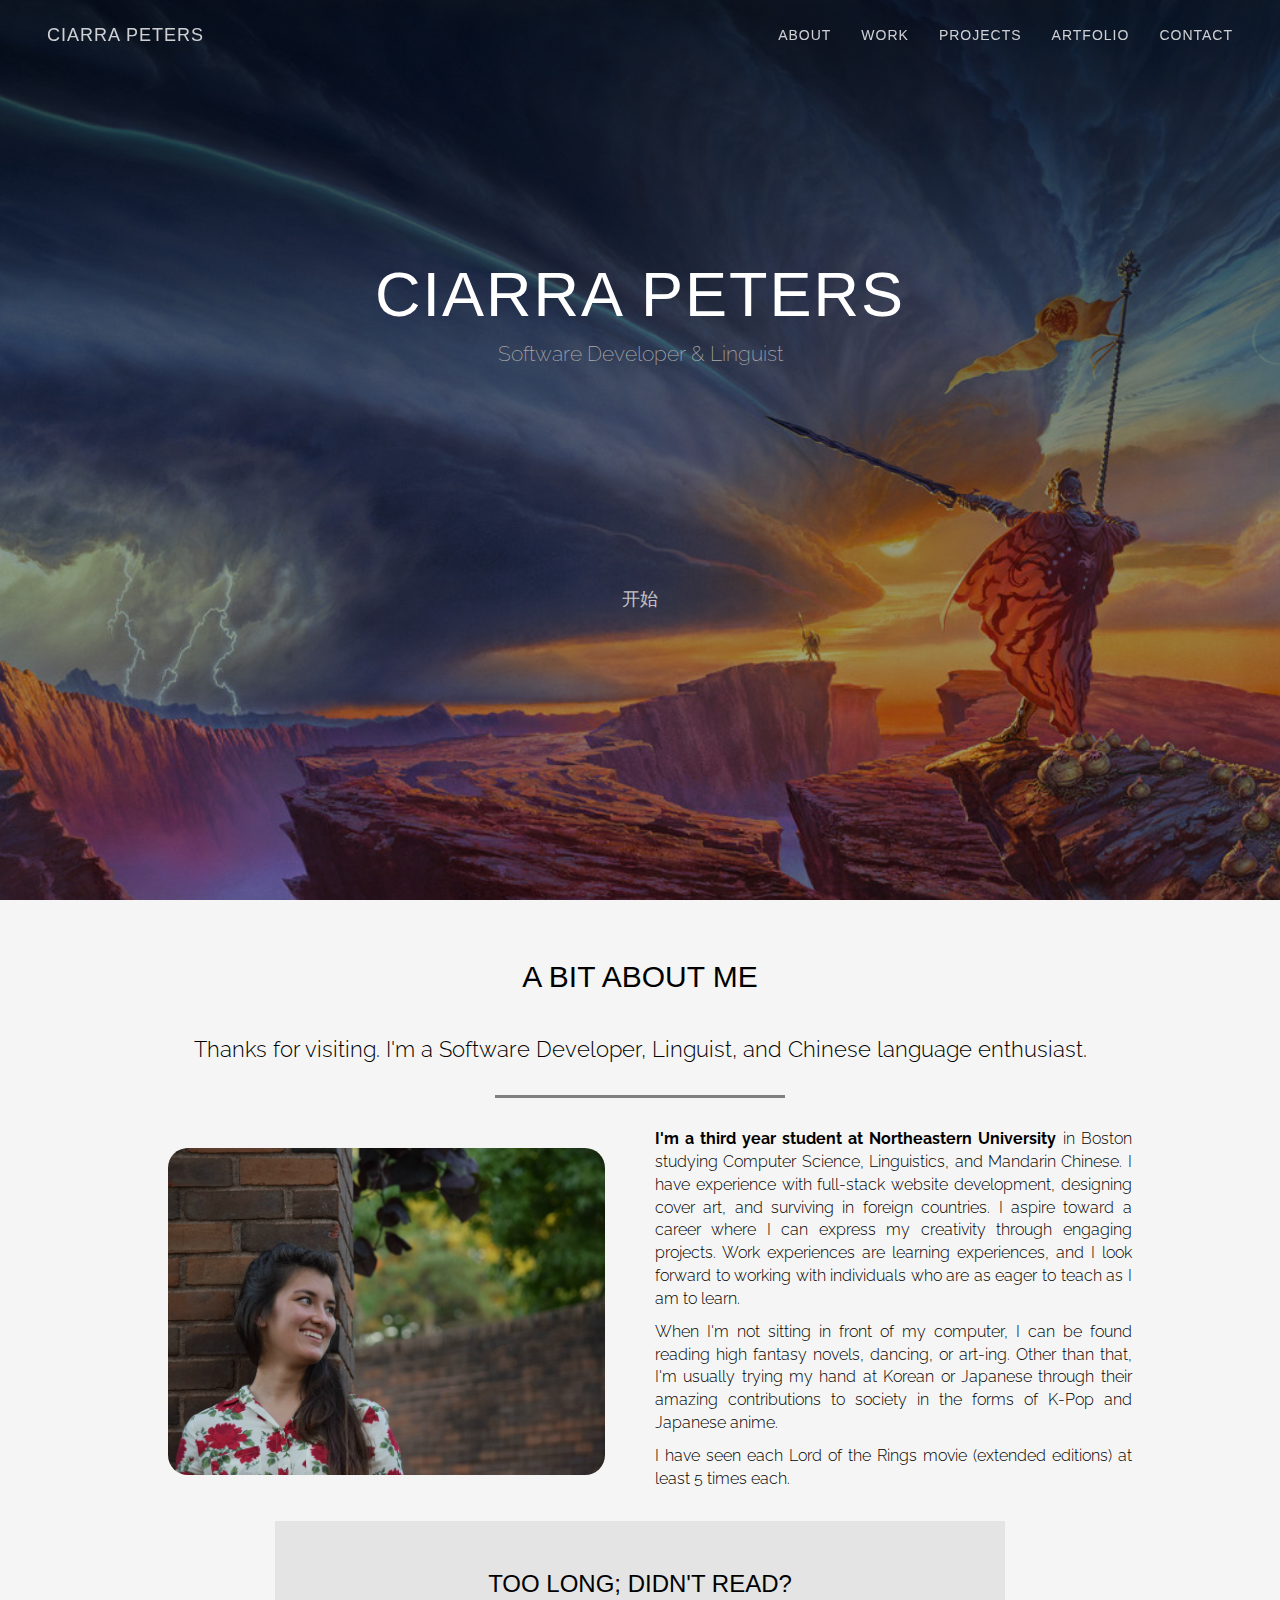
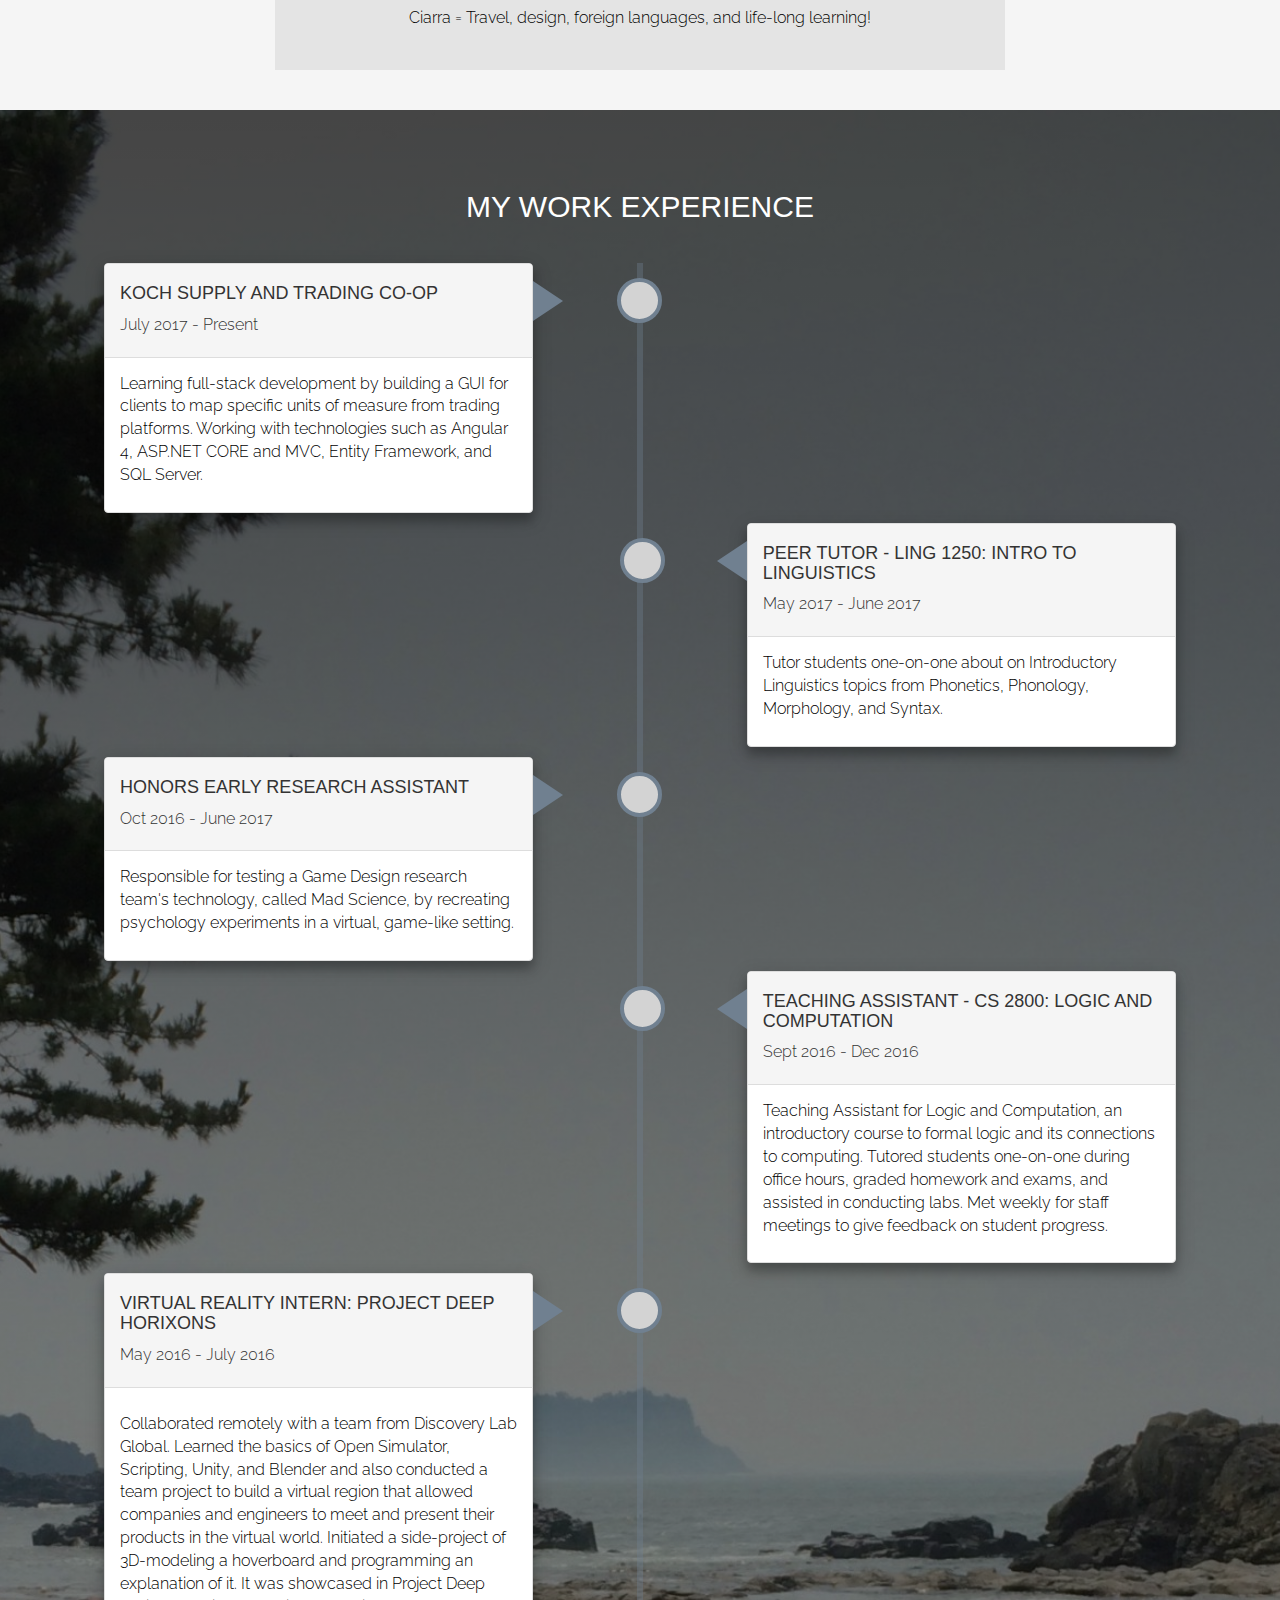
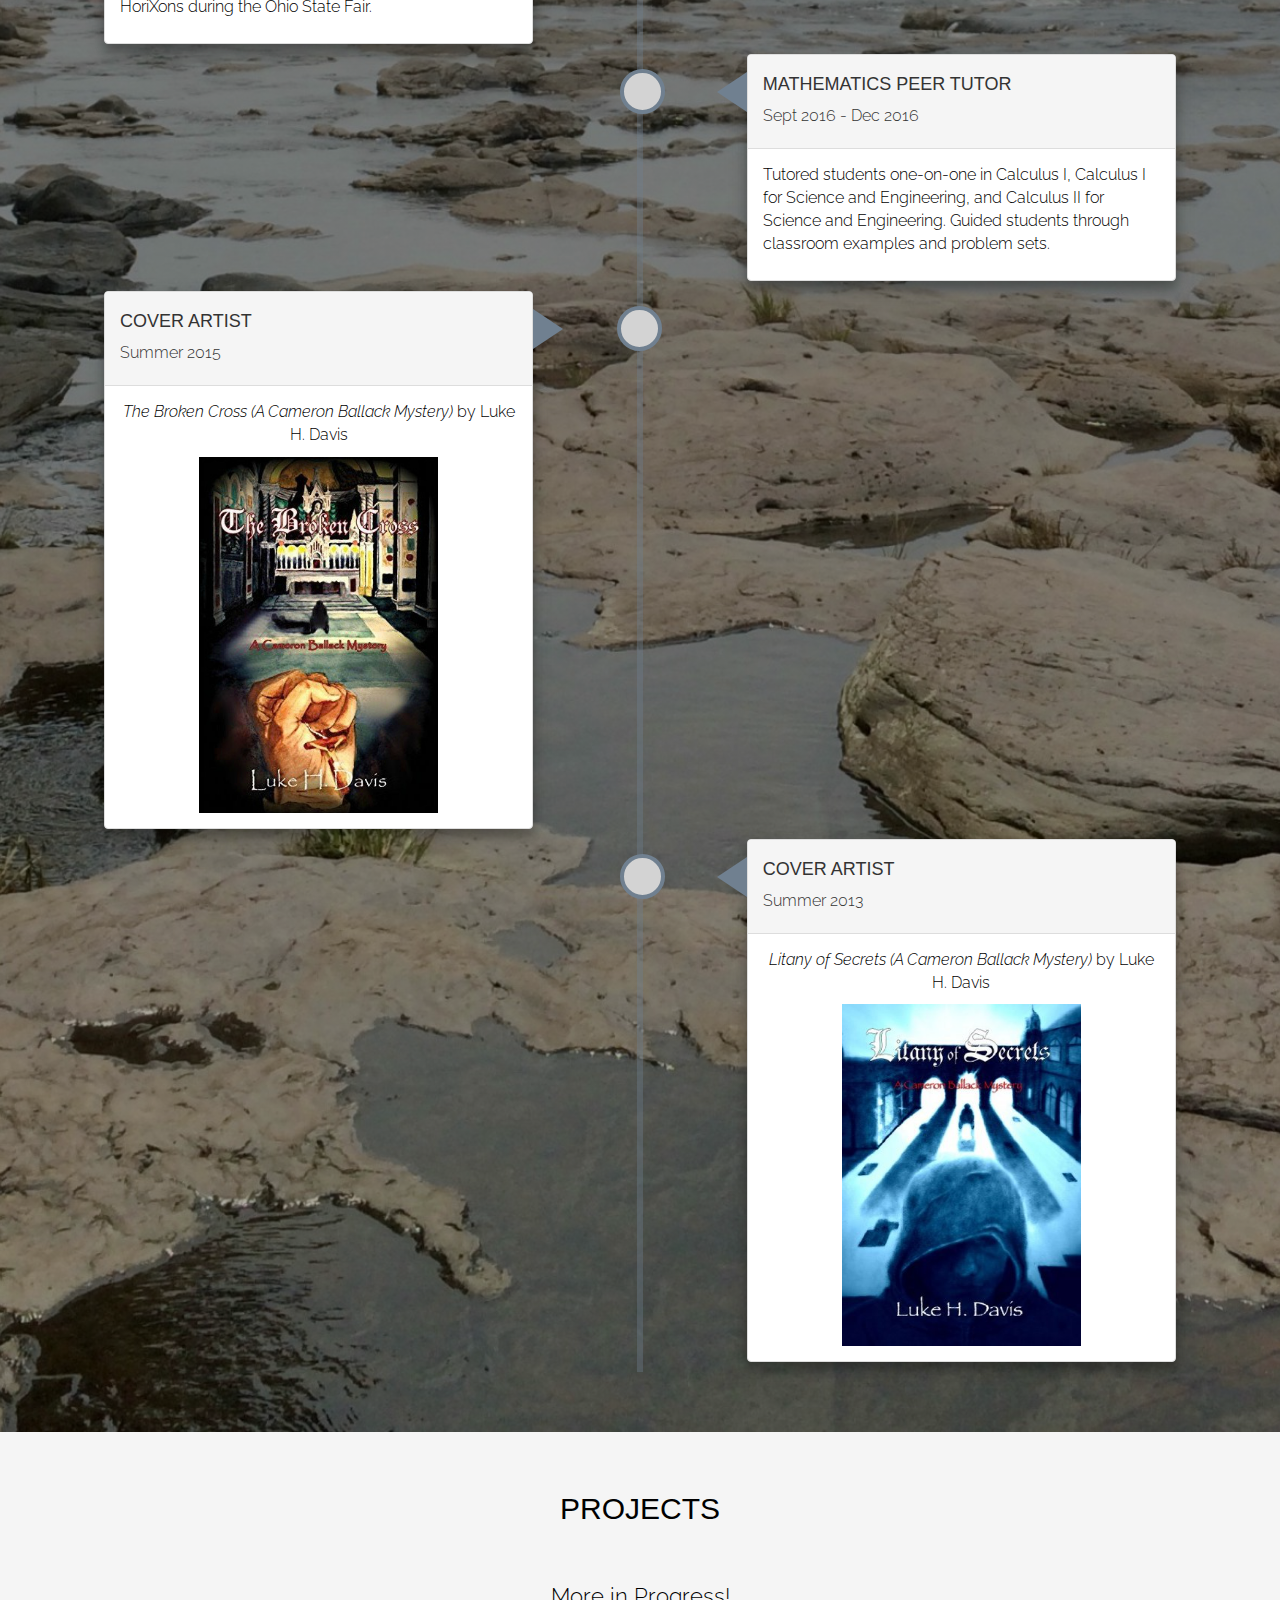
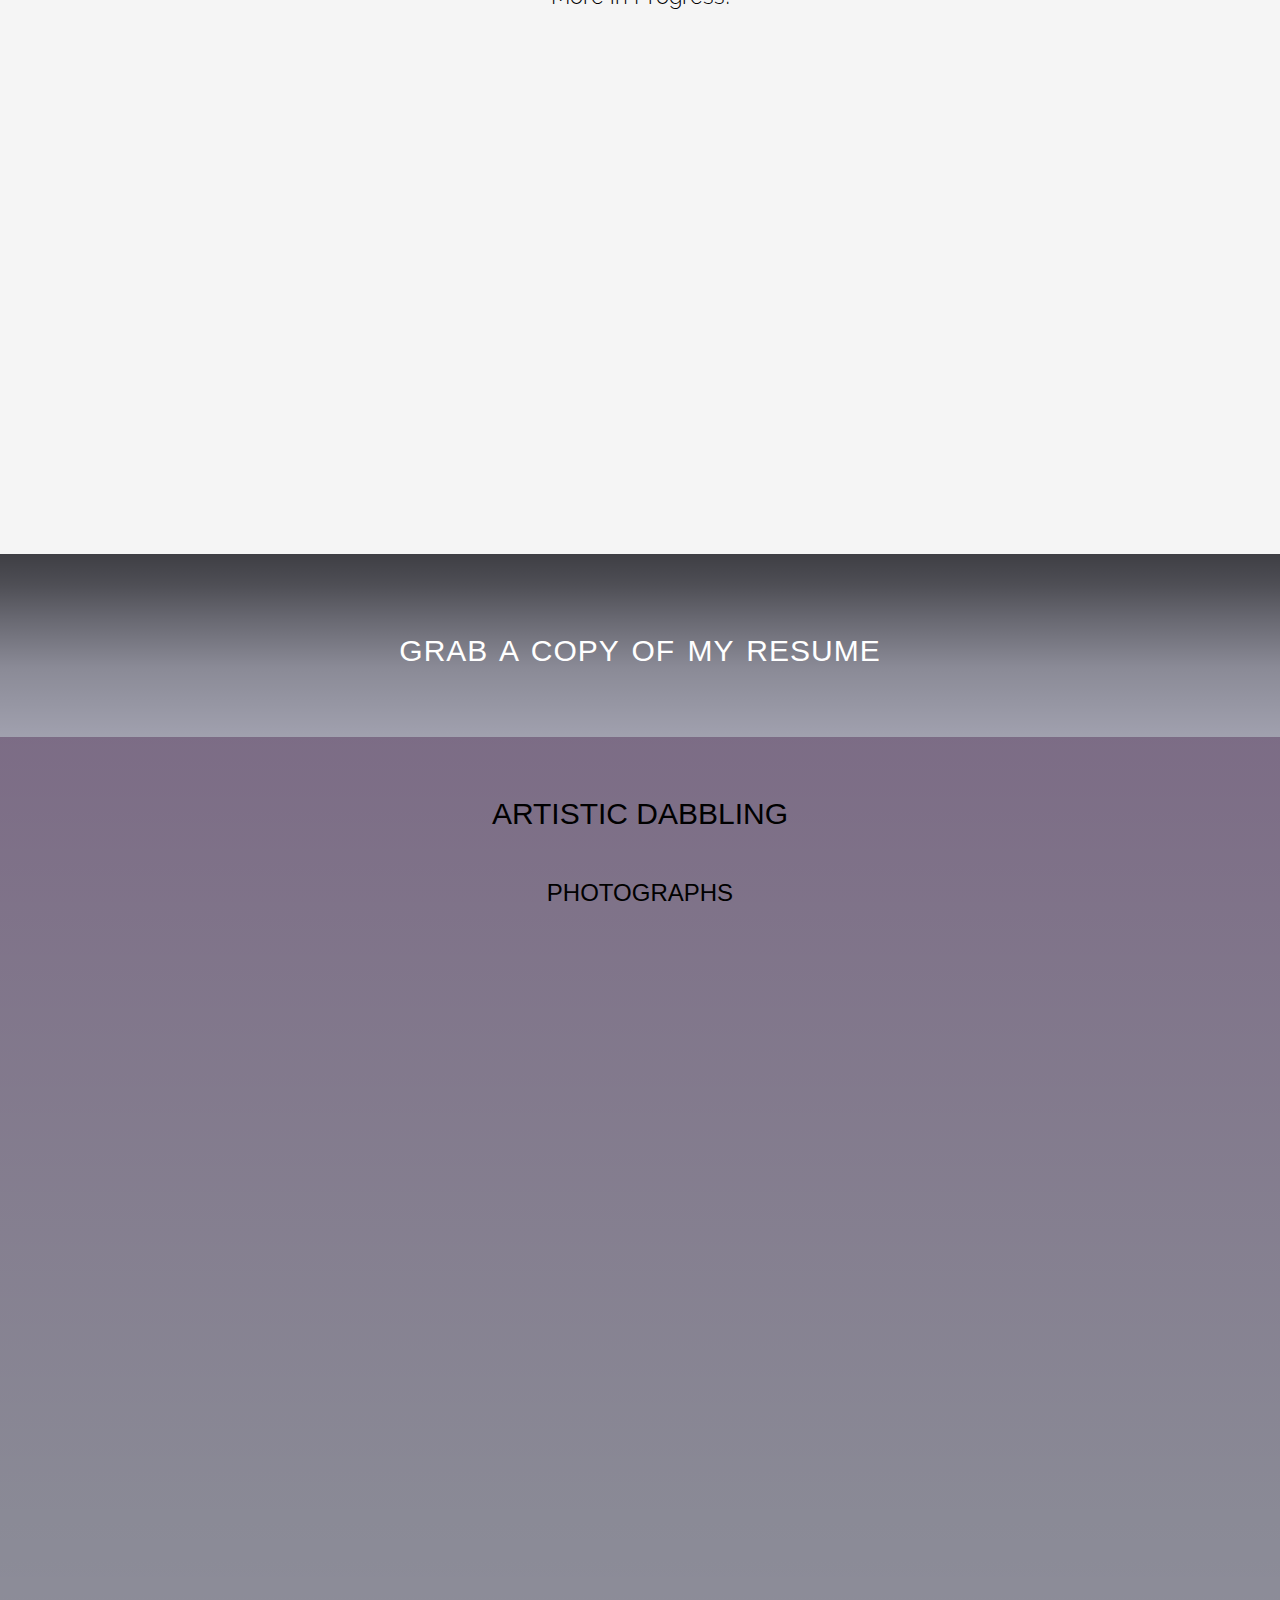
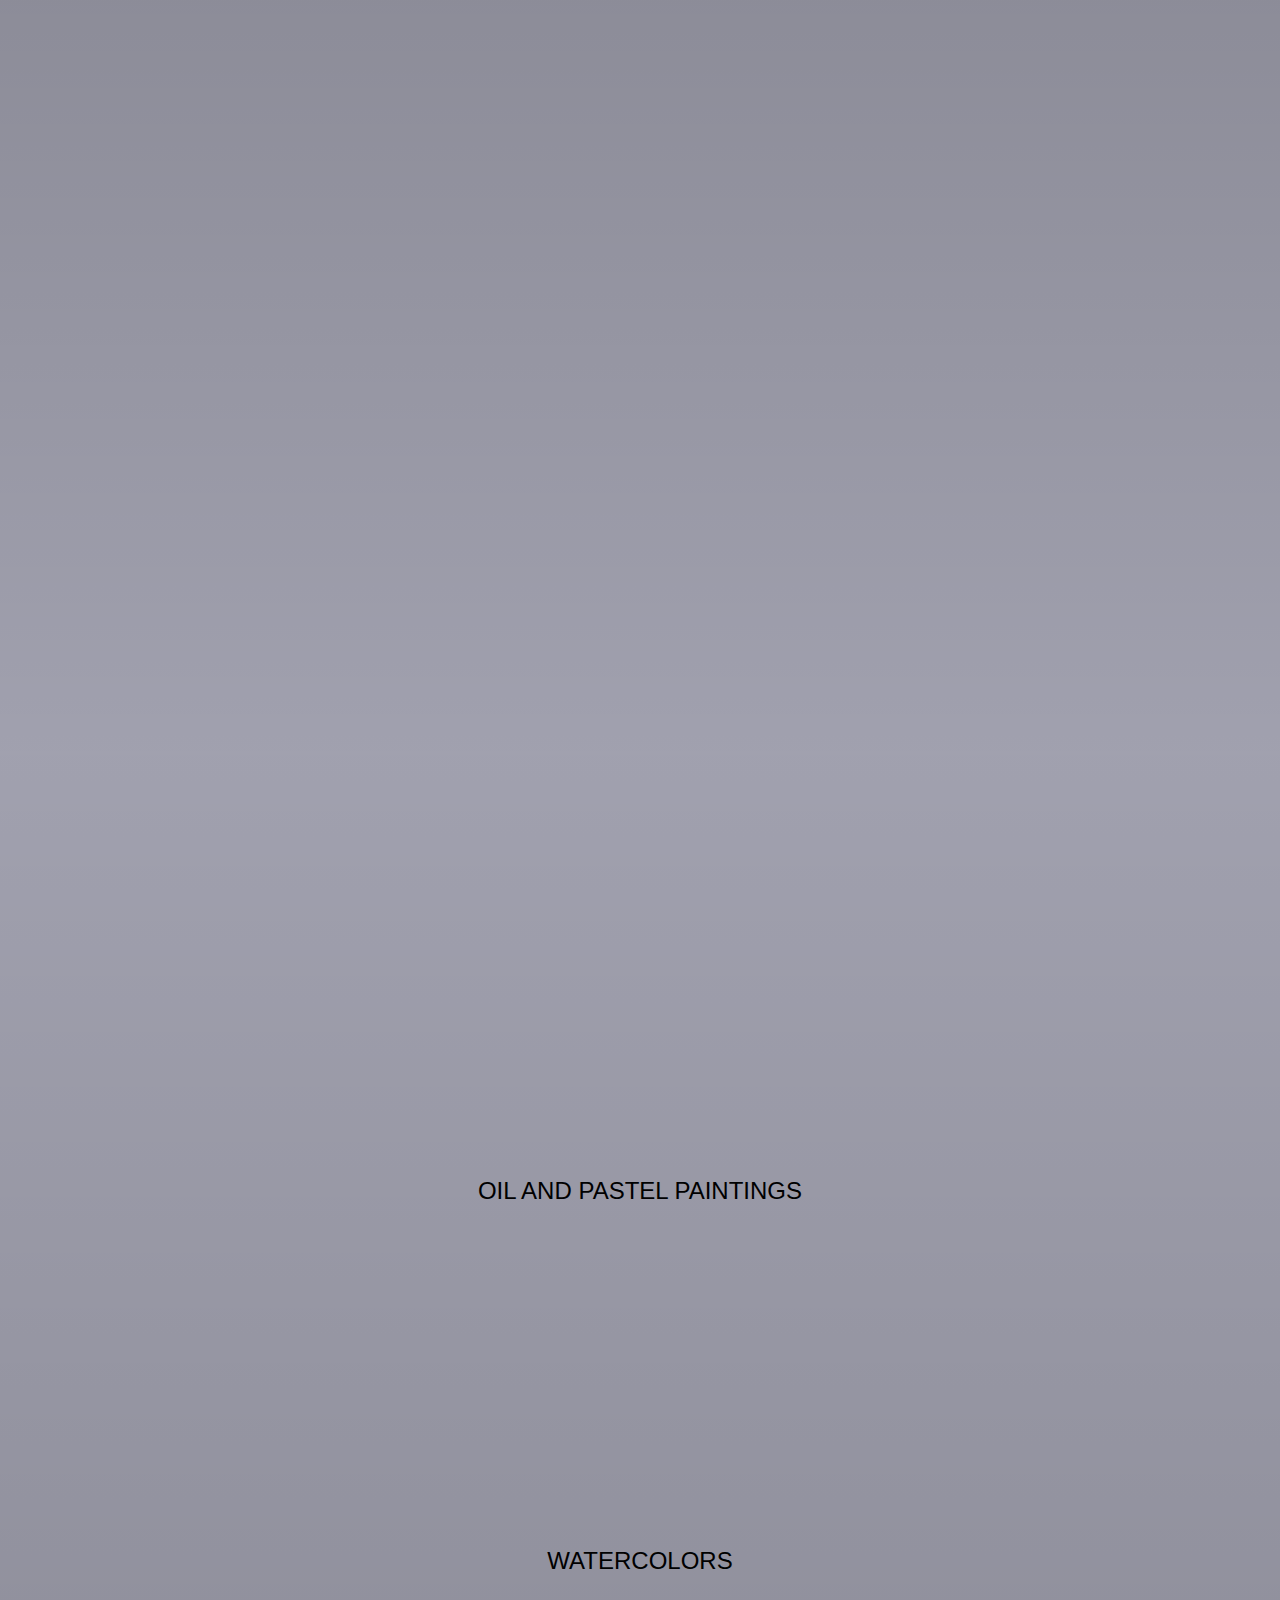
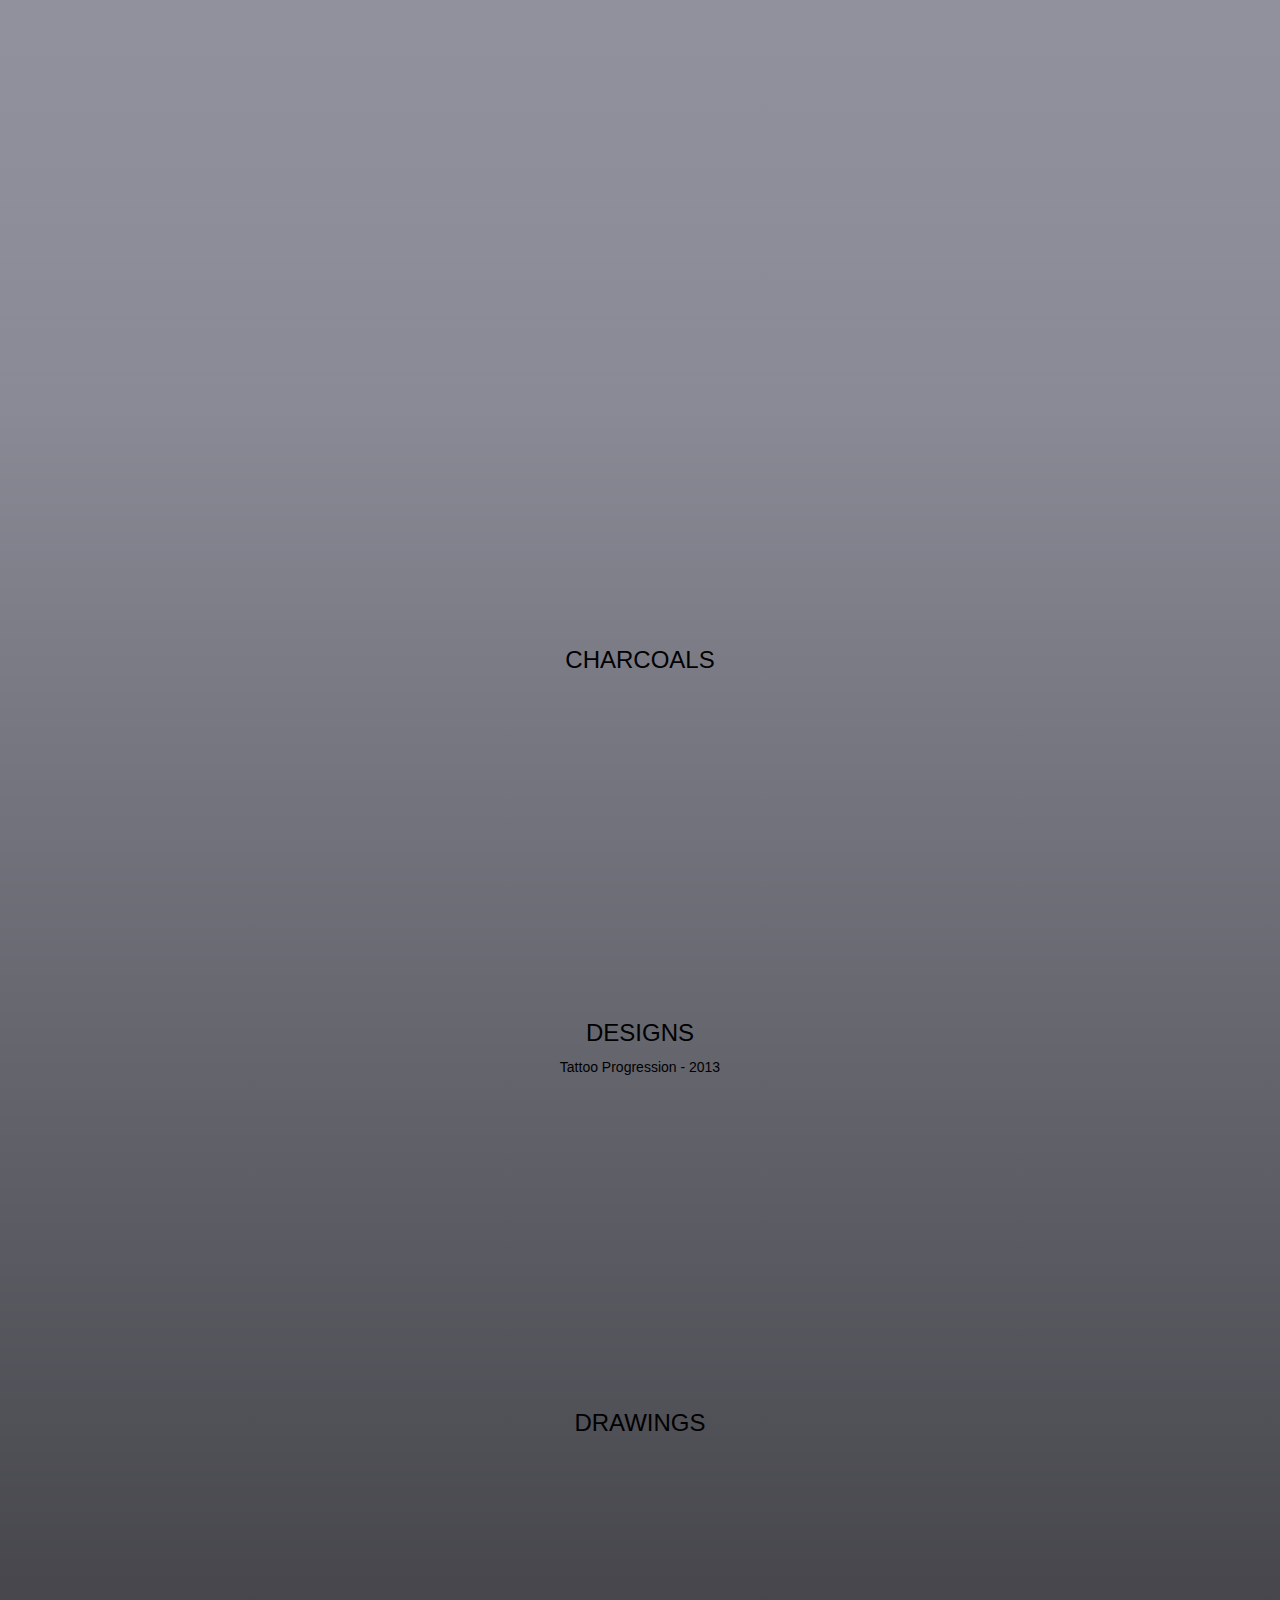
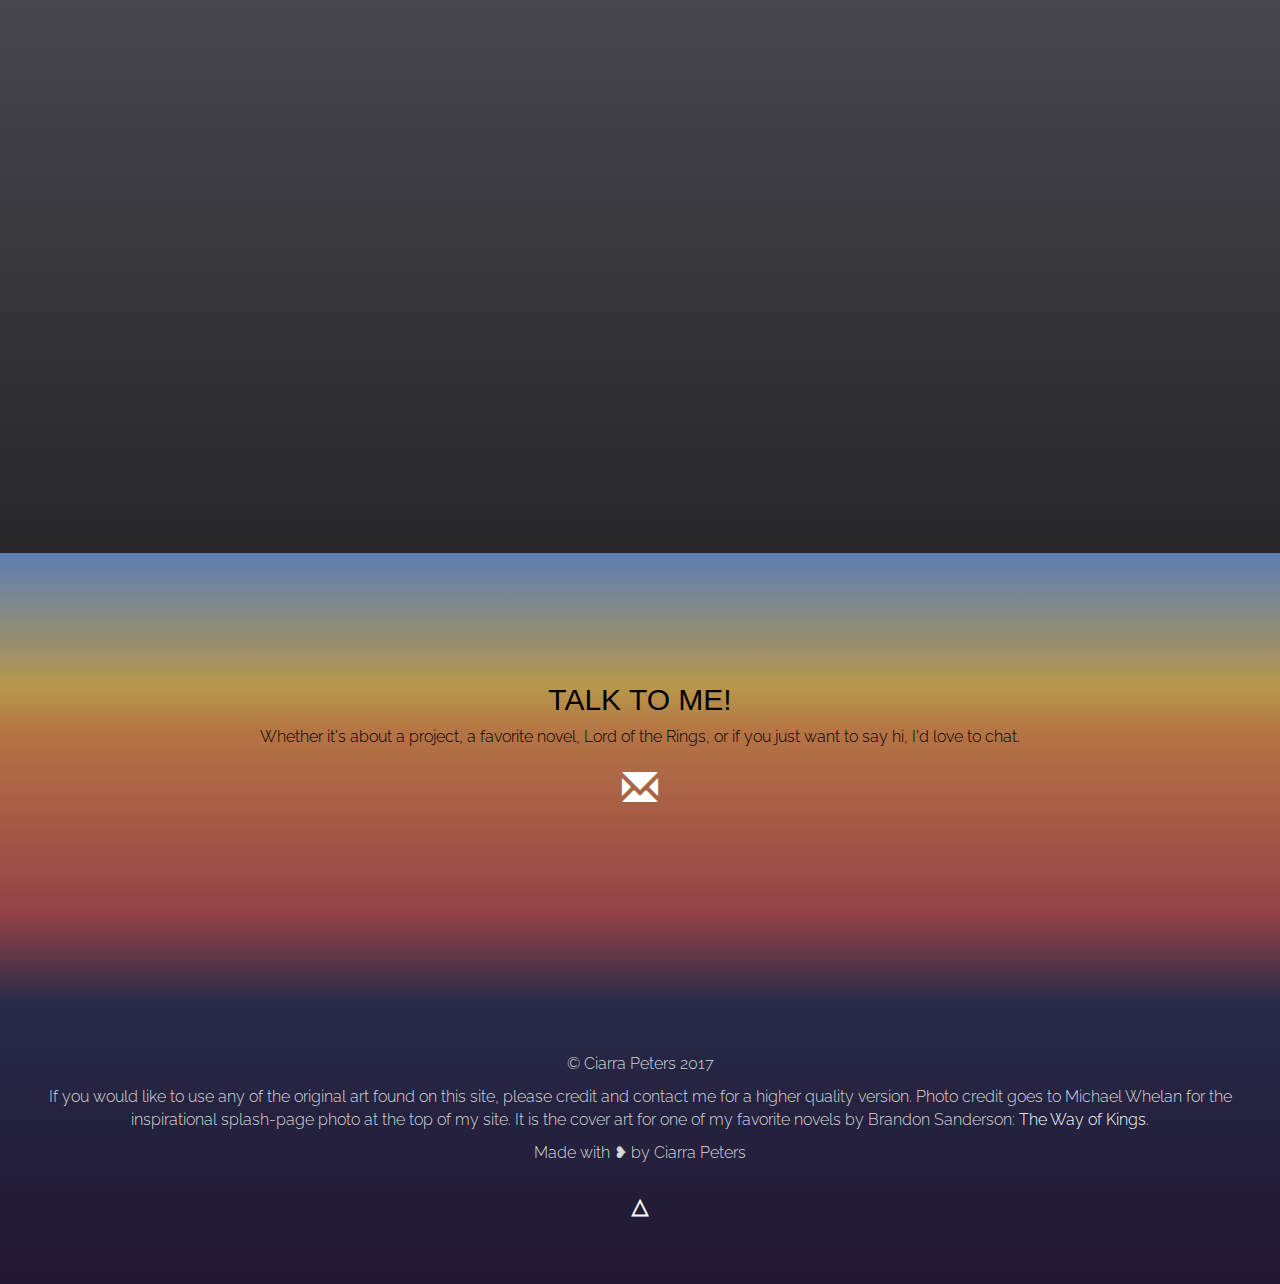
==== commit dbf879f7: "Edited photo times" ====
--- a/index.html
+++ b/index.html
@@ -235,7 +235,7 @@
 									<div class="panel-body text-center">
 										<p><i>The Broken Cross (A Cameron Ballack Mystery)</i> by Luke H. Davis</p>
 										<a href="http://www.amazon.com/Broken-Cross-Luke-H-Davis/dp/0988461382/ref=sr_1_1?ie=UTF8&qid=1457483451&sr=8-1&keywords=the+broken+cross+by+luke+h+davis">
-											<img class="image" src="Photos/cross.jpg" alt="Image">
+											<img class="image" src="photos/cross.jpg" alt="Image">
 										</a>
 									</div>
 								</div>
@@ -256,7 +256,7 @@
 									<div class="panel-body text-center">
 										<p><i>Litany of Secrets (A Cameron Ballack Mystery)</i> by Luke H. Davis</p>								
 										<a href="http://www.amazon.com/Litany-Secrets-Luke-H-Davis/dp/0988461323/ref=sr_1_1?ie=UTF8&qid=1457483409&sr=8-1&keywords=litany+of+secrets+by+luke+h.+davis">
-											<img class="image" src="Photos/litany.jpg" alt="Image">
+											<img class="image" src="photos/litany.jpg" alt="Image">
 										</a>
 									</div>
 								</div>
@@ -373,7 +373,7 @@
 				</div>
 				<div class="col-sm-4">
 					<div data-toggle="modal" data-target="#modal4">
-						<img class="images slideanim" src="photos/hallcounciledit.jpg" alt="image">
+						<img class="images slideanim" src="photos/HallCounciledit.jpg" alt="image">
 					</div>
 					<div class="modal fade" id="modal4" role="dialog">
 						<div class="modal-dialog">
@@ -383,7 +383,7 @@
 									<h4 class="modal-title">Hall Council 2016</h4>
 								</div>
 								<div class="modal-body">
-									<img class="img-responsive" src="photos/hallcounciledit.jpg" alt="image">																														
+									<img class="img-responsive" src="photos/HallCounciledit.jpg" alt="image">																														
 									<p>This was a fun website I threw together as an election platform to help my
 										classmates get voted in as hall council members for our residence halls at school.
 										It relied very heavily on the w3schools bootstrap themes for the design.
@@ -458,21 +458,21 @@
 			<h3>Photographs</h3>
 			<div class="row">
 				<div class="col-sm-4">
-					<a href="Photos/BeachedBarnaclesedit.jpg" class="thumbnail images slideanim">
+					<a href="photos/BeachedBarnaclesedit.jpg" class="thumbnail images slideanim">
 						<span>Beached Barnacles</span>
-						<img src="Photos/BeachedBarnaclesedit.jpg" class="img-responsive" style="width:100%" alt="Image">
-					</a>
-				</div>
-				<div class="col-sm-4">
-					<a href="Photos/ForbiddenGardenedit.jpg" class="thumbnail images slideanim">
+						<img src="photos/BeachedBarnaclesedit.jpg" class="img-responsive" style="width:100%" alt="Image">
+					</a>
+				</div>
+				<div class="col-sm-4">
+					<a href="photos/ForbiddenGardenedit.jpg" class="thumbnail images slideanim">
 						<span>Forbidden Garden</span>
-						<img src="Photos/ForbiddenGardenedit.jpg" class="img-responsive" style="width:100%" alt="Image">
-					</a>
-				</div>
-				<div class="col-sm-4">
-					<a href="Photos/HeartPooledit.jpg" class="thumbnail images slideanim">
+						<img src="photos/ForbiddenGardenedit.jpg" class="img-responsive" style="width:100%" alt="Image">
+					</a>
+				</div>
+				<div class="col-sm-4">
+					<a href="photos/HeartPooledit.jpg" class="thumbnail images slideanim">
 						<span>Hearts in Rock</span>
-						<img src="Photos/HeartPooledit.jpg" class="img-responsive" style="width:100%" alt="Image">
+						<img src="photos/HeartPooledit.jpg" class="img-responsive" style="width:100%" alt="Image">
 					</a>
 				</div>
 			</div>
@@ -481,15 +481,15 @@
 				<div class="col-sm-2">
 				</div>			
 				<div class="col-sm-4">
-					<a href="Photos/CrookedCanyonedit.jpg" class="thumbnail images slideanim">
+					<a href="photos/CrookedCanyonedit.jpg" class="thumbnail images slideanim">
 						<span>Crooked Canyon</span>
-						<img src="Photos/CrookedCanyonedit.jpg" class="img-responsive" style="width:100%" alt="Image">
+						<img src="photos/CrookedCanyonedit.jpg" class="img-responsive" style="width:100%" alt="Image">
 					</a>
 				</div>
 				<div class="col-sm-5">
-					<a href="Photos/TheCanyonedit.jpg" class="thumbnail images slideanim">
+					<a href="photos/TheCanyonedit.jpg" class="thumbnail images slideanim">
 						<span>Grand Canyon</span>
-						<img src="Photos/TheCanyonedit.jpg" class="img-responsive" style="width:100%" alt="Image">
+						<img src="photos/TheCanyonedit.jpg" class="img-responsive" style="width:100%" alt="Image">
 					</a>
 				</div>
 				<div class="col-sm-1">
@@ -498,21 +498,21 @@
 
 			<div class="row">		
 				<div class="col-sm-4">
-					<a href="Photos/Sky700edit.jpg" class="thumbnail images slideanim">
+					<a href="photos/Sky700edit.jpg" class="thumbnail images slideanim">
 						<span>Sky700</span>
-						<img src="Photos/Sky700edit.jpg" class="img-responsive" style="width:100%" alt="Image">
-					</a>
-				</div>
-				<div class="col-sm-4">
-					<a href="Photos/ToiletLatteedit.jpg" class="thumbnail images slideanim">
+						<img src="photos/Sky700edit.jpg" class="img-responsive" style="width:100%" alt="Image">
+					</a>
+				</div>
+				<div class="col-sm-4">
+					<a href="photos/ToiletLatteedit.jpg" class="thumbnail images slideanim">
 						<span>Rose Toilet Latte</span>
-						<img src="Photos/ToiletLatteedit.jpg" class="img-responsive" style="width:100%" alt="Image">
+						<img src="photos/ToiletLatteedit.jpg" class="img-responsive" style="width:100%" alt="Image">
 					</a>
 				</div>
 				<div class="col-sm-3">
-					<a href="Photos/Patbingsuedit.jpg" class="thumbnail images slideanim">
+					<a href="photos/Patbingsuedit.jpg" class="thumbnail images slideanim">
 						<span>Mango Cheesecake Patbingsu</span>
-						<img src="Photos/Patbingsuedit.jpg" class="img-responsive" style="width:100%" alt="Image">
+						<img src="photos/Patbingsuedit.jpg" class="img-responsive" style="width:100%" alt="Image">
 					</a>
 				</div>
 				<div class="col-sm-1">
@@ -521,27 +521,27 @@
 
 			<div class="row">
 				<div class="col-sm-3">
-					<a href="Photos/Coyedit.jpg" class="thumbnail images slideanim">
+					<a href="photos/Coyedit.jpg" class="thumbnail images slideanim">
 						<span>Coy</span>
-						<img src="Photos/Coyedit.jpg" class="img-responsive" style="width:100%" alt="Image">
+						<img src="photos/Coyedit.jpg" class="img-responsive" style="width:100%" alt="Image">
 					</a>
 				</div>
 				<div class="col-sm-3">
-					<a href="Photos/HoneyButterflyedit.jpg" class="thumbnail images slideanim">
+					<a href="photos/HoneyButterflyedit.jpg" class="thumbnail images slideanim">
 						<span>Honey Butterfly</span>
-						<img src="Photos/HoneyButterflyedit.jpg" class="img-responsive" style="width:100%" alt="Image">
+						<img src="photos/HoneyButterflyedit.jpg" class="img-responsive" style="width:100%" alt="Image">
 					</a>
 				</div>
 				<div class="col-sm-3">
-					<a href="Photos/LilyPadRaftedit.jpg" class="thumbnail images slideanim">
+					<a href="photos/LilypadRaftedit.jpg" class="thumbnail images slideanim">
 						<span>Lilypad Sailing</span>
-						<img src="Photos/LilyPadRaftedit.jpg" class="img-responsive" style="width:100%" alt="Image">
+						<img src="photos/LilypadRaftedit.jpg" class="img-responsive" style="width:100%" alt="Image">
 					</a>
 				</div>
 				<div class="col-sm-3">
-					<a href="Photos/ThousandStairsedit.jpg" class="thumbnail images slideanim">
+					<a href="photos/ThousandStairsedit.jpg" class="thumbnail images slideanim">
 						<span>Thousand Stairs</span>
-						<img src="Photos/ThousandStairsedit.jpg" class="img-responsive" style="width:100%" alt="Image">
+						<img src="photos/ThousandStairsedit.jpg" class="img-responsive" style="width:100%" alt="Image">
 					</a>
 				</div>
 			</div>
@@ -550,21 +550,21 @@
 			<h3>Oil and Pastel Paintings</h3>
 			<div class="row">
 				<div class="col-sm-4">
-					<a href="Photos/hanaedit.jpg" class="thumbnail images slideanim">
+					<a href="photos/hanaedit.jpg" class="thumbnail images slideanim">
 						<span>Oil - 2015</span>
-						<img src="Photos/hanaedit.jpg" class="img-responsive" style="width:100%" alt="Image">
-					</a>
-				</div>
-				<div class="col-sm-4">
-					<a href="Photos/snowpasteledit.jpg" class="thumbnail images slideanim">
+						<img src="photos/hanaedit.jpg" class="img-responsive" style="width:100%" alt="Image">
+					</a>
+				</div>
+				<div class="col-sm-4">
+					<a href="photos/snowpasteledit.jpg" class="thumbnail images slideanim">
 						<span>Pastel - 2012</span>
-						<img src="Photos/snowpasteledit.jpg" class="img-responsive" style="width:100%" alt="Image">
-					</a>
-				</div>
-				<div class="col-sm-4">
-					<a href="Photos/lakepasteledit.jpg" class="thumbnail images slideanim">
+						<img src="photos/snowpasteledit.jpg" class="img-responsive" style="width:100%" alt="Image">
+					</a>
+				</div>
+				<div class="col-sm-4">
+					<a href="photos/lakepasteledit.jpg" class="thumbnail images slideanim">
 						<span>Pastel - 2012</span>
-						<img src="Photos/lakepasteledit.jpg" class="img-responsive" style="width:100%" alt="Image">
+						<img src="photos/lakepasteledit.jpg" class="img-responsive" style="width:100%" alt="Image">
 					</a>
 				</div>
 			</div>
@@ -572,37 +572,37 @@
 			<h3>Watercolors</h3>
 			<div class="row">
 				<div class="col-sm-3">
-					<a href="Photos/masksedit.jpg" class="thumbnail images slideanim">
-						<span>2013</span>
-						<img src="Photos/masksedit.jpg" class="img-responsive" style="width:100%" alt="Image">
+					<a href="photos/masksedit.jpg" class="thumbnail images slideanim">
+						<span>Masks</span>
+						<img src="photos/masksedit.jpg" class="img-responsive" style="width:100%" alt="Image">
 					</a>
 				</div>
 				<div class="col-sm-3">
-					<a href="Photos/rosesedit.jpg" class="thumbnail images slideanim">
-						<span>2013</span>
-						<img src="Photos/rosesedit.jpg" class="img-responsive" style="width:100%" alt="Image">
+					<a href="photos/rosesedit.jpg" class="thumbnail images slideanim">
+						<span>Roses</span>
+						<img src="photos/rosesedit.jpg" class="img-responsive" style="width:100%" alt="Image">
 					</a>
 				</div>
 				<div class="col-sm-3">
-					<a href="Photos/negativeedit.jpg" class="thumbnail images slideanim">
-						<span>2013</span>
-						<img src="Photos/negativeedit.jpg" class="img-responsive" style="width:100%" alt="Image">
+					<a href="photos/negativeedit.jpg" class="thumbnail images slideanim">
+						<span>Negative Space</span>
+						<img src="photos/negativeedit.jpg" class="img-responsive" style="width:100%" alt="Image">
 					</a>
 				</div>
 				<div class="col-sm-3">
-					<a href="Photos/treesedit.jpg" class="thumbnail images slideanim">
-						<span>2013</span>
-						<img src="Photos/treesedit.jpg" class="img-responsive" style="width:100%" alt="Image">
-					</a>
-				</div>
-			</div>
-			<div class="row">
-				<div class="col-sm-4">
-				</div>
-				<div class="col-sm-4">
-					<a href="Photos/6edit.jpg" class="thumbnail images slideanim">
-						<span>2013</span>
-						<img src="Photos/6edit.jpg" class="img-responsive" style="width:100%" alt="Image">
+					<a href="photos/treesedit.jpg" class="thumbnail images slideanim">
+						<span>Depth Perception</span>
+						<img src="photos/treesedit.jpg" class="img-responsive" style="width:100%" alt="Image">
+					</a>
+				</div>
+			</div>
+			<div class="row">
+				<div class="col-sm-4">
+				</div>
+				<div class="col-sm-4">
+					<a href="photos/6edit.jpg" class="thumbnail images slideanim">
+						<span>Live a Little</span>
+						<img src="photos/6edit.jpg" class="img-responsive" style="width:100%" alt="Image">
 					</a>
 				</div>
 				<div class="col-sm-4">
@@ -612,21 +612,21 @@
 			<h3>Charcoals</h3>
 			<div class="row">
 				<div class="col-sm-4">
-					<a href="Photos/connorchar.png" class="thumbnail images slideanim">
-						<span>2013</span>
-						<img src="Photos/connorcharedit.jpg" class="img-responsive" style="width:100%" alt="Image">
-					</a>
-				</div>
-				<div class="col-sm-4">
-					<a href="Photos/charcoalboot.jpg" class="thumbnail images slideanim">
-						<span>2012</span>
-						<img src="Photos/charcoalbootedit.jpg" class="img-responsive" style="width:100%" alt="Image">
-					</a>
-				</div>
-				<div class="col-sm-4">
-					<a href="Photos/blanket.jpg" class="thumbnail images slideanim">
-						<span>2012</span>
-						<img src="Photos/blanketedit.jpg" class="img-responsive" style="width:100%" alt="Image">
+					<a href="photos/connorchar.png" class="thumbnail images slideanim">
+						<span>It Likes You</span>
+						<img src="photos/connorcharedit.jpg" class="img-responsive" style="width:100%" alt="Image">
+					</a>
+				</div>
+				<div class="col-sm-4">
+					<a href="photos/charcoalboot.jpg" class="thumbnail images slideanim">
+						<span>Charcoal Boots</span>
+						<img src="photos/charcoalbootedit.jpg" class="img-responsive" style="width:100%" alt="Image">
+					</a>
+				</div>
+				<div class="col-sm-4">
+					<a href="photos/blanket.jpg" class="thumbnail images slideanim">
+						<span>Blanket</span>
+						<img src="photos/blanketedit.jpg" class="img-responsive" style="width:100%" alt="Image">
 					</a>
 				</div>
 			</div>
@@ -635,21 +635,21 @@
 			<span>Tattoo Progression - 2013</span>
 			<div class="row">
 				<div class="col-sm-4">
-					<a href="Photos/tattoo sketch.png" class="thumbnail images slideanim">
-						<span>Sketch</span>
-						<img src="Photos/tattoo sketchedit.jpg" class="img-responsive" style="width:100%" alt="Image">
-					</a>
-				</div>
-				<div class="col-sm-4">
-					<a href="Photos/tattoo copy.png" class="thumbnail images slideanim">
-						<span>Ink</span>
-						<img src="Photos/tattoo copyedit.jpg" class="img-responsive" style="width:100%" alt="Image">
-					</a>
-				</div>
-				<div class="col-sm-4">
-					<a href="Photos/tattoo.png" class="thumbnail images slideanim">
-						<span>Finished Product</span>
-						<img src="Photos/tattooedit.jpg" class="img-responsive" style="width:100%" alt="Image">
+					<a href="photos/tattoo sketch.png" class="thumbnail images slideanim">
+						<span>爱 - Sketch</span>
+						<img src="photos/tattoo sketchedit.jpg" class="img-responsive" style="width:100%" alt="Image">
+					</a>
+				</div>
+				<div class="col-sm-4">
+					<a href="photos/tattoo copy.png" class="thumbnail images slideanim">
+						<span>爱 - Ink</span>
+						<img src="photos/tattoo copyedit.jpg" class="img-responsive" style="width:100%" alt="Image">
+					</a>
+				</div>
+				<div class="col-sm-4">
+					<a href="photos/tattoo.png" class="thumbnail images slideanim">
+						<span>爱 - Finished Product</span>
+						<img src="photos/tattooedit.jpg" class="img-responsive" style="width:100%" alt="Image">
 					</a>
 				</div>
 			</div>
@@ -657,21 +657,21 @@
 			<h3>Drawings</h3>
 			<div class="row">
 				<div class="col-sm-4">
-					<a href="Photos/mombday.png" class="thumbnail images slideanim">
+					<a href="photos/mombday.png" class="thumbnail images slideanim">
 						<span>Pencil and Watercolor - 2016</span>
-						<img src="Photos/mombdayedit.jpg" class="img-responsive" style="width:100%" alt="Image">
-					</a>
-				</div>
-				<div class="col-sm-4">
-					<a href="Photos/chapel.jpg" class="thumbnail images slideanim">
-						<span>Pencil - 2013</span>
-						<img src="Photos/chapeledit.jpg" class="img-responsive" style="width:100%" alt="Image">
-					</a>
-				</div>
-				<div class="col-sm-4">
-					<a href="Photos/sungmin.jpg" class="thumbnail images slideanim">
-						<span>Pencil - 2012</span>
-						<img src="Photos/sungminedit.jpg" class="img-responsive" style="width:100%" alt="Image">
+						<img src="photos/mombdayedit.jpg" class="img-responsive" style="width:100%" alt="Image">
+					</a>
+				</div>
+				<div class="col-sm-4">
+					<a href="photos/chapel.jpg" class="thumbnail images slideanim">
+						<span>Pencil</span>
+						<img src="photos/chapeledit.jpg" class="img-responsive" style="width:100%" alt="Image">
+					</a>
+				</div>
+				<div class="col-sm-4">
+					<a href="photos/sungmin.jpg" class="thumbnail images slideanim">
+						<span>Pencil</span>
+						<img src="photos/sungminedit.jpg" class="img-responsive" style="width:100%" alt="Image">
 					</a>
 				</div>
 			</div>
@@ -679,15 +679,15 @@
 				<div class="col-sm-2">
 				</div>
 				<div class="col-sm-4">
-					<a href="Photos/kyuhyun3edit.jpg" class="thumbnail images slideanim">
-						<span>Pencil - 2012</span>
-						<img src="Photos/kyuhyun3edit.jpg" class="img-responsive" style="width:100%" alt="Image">
-					</a>
-				</div>
-				<div class="col-sm-4">
-					<a href="Photos/hand.jpg" class="thumbnail images slideanim">
-						<span>Graphite - 2012</span>
-						<img src="Photos/handedit.jpg" class="img-responsive" style="width:100%" alt="Image">
+					<a href="photos/kyuhyun3edit.jpg" class="thumbnail images slideanim">
+						<span>Pencil</span>
+						<img src="photos/kyuhyun3edit.jpg" class="img-responsive" style="width:100%" alt="Image">
+					</a>
+				</div>
+				<div class="col-sm-4">
+					<a href="photos/hand.jpg" class="thumbnail images slideanim">
+						<span>Graphite</span>
+						<img src="photos/handedit.jpg" class="img-responsive" style="width:100%" alt="Image">
 					</a>
 				</div>
 				<div class="col-sm-2">
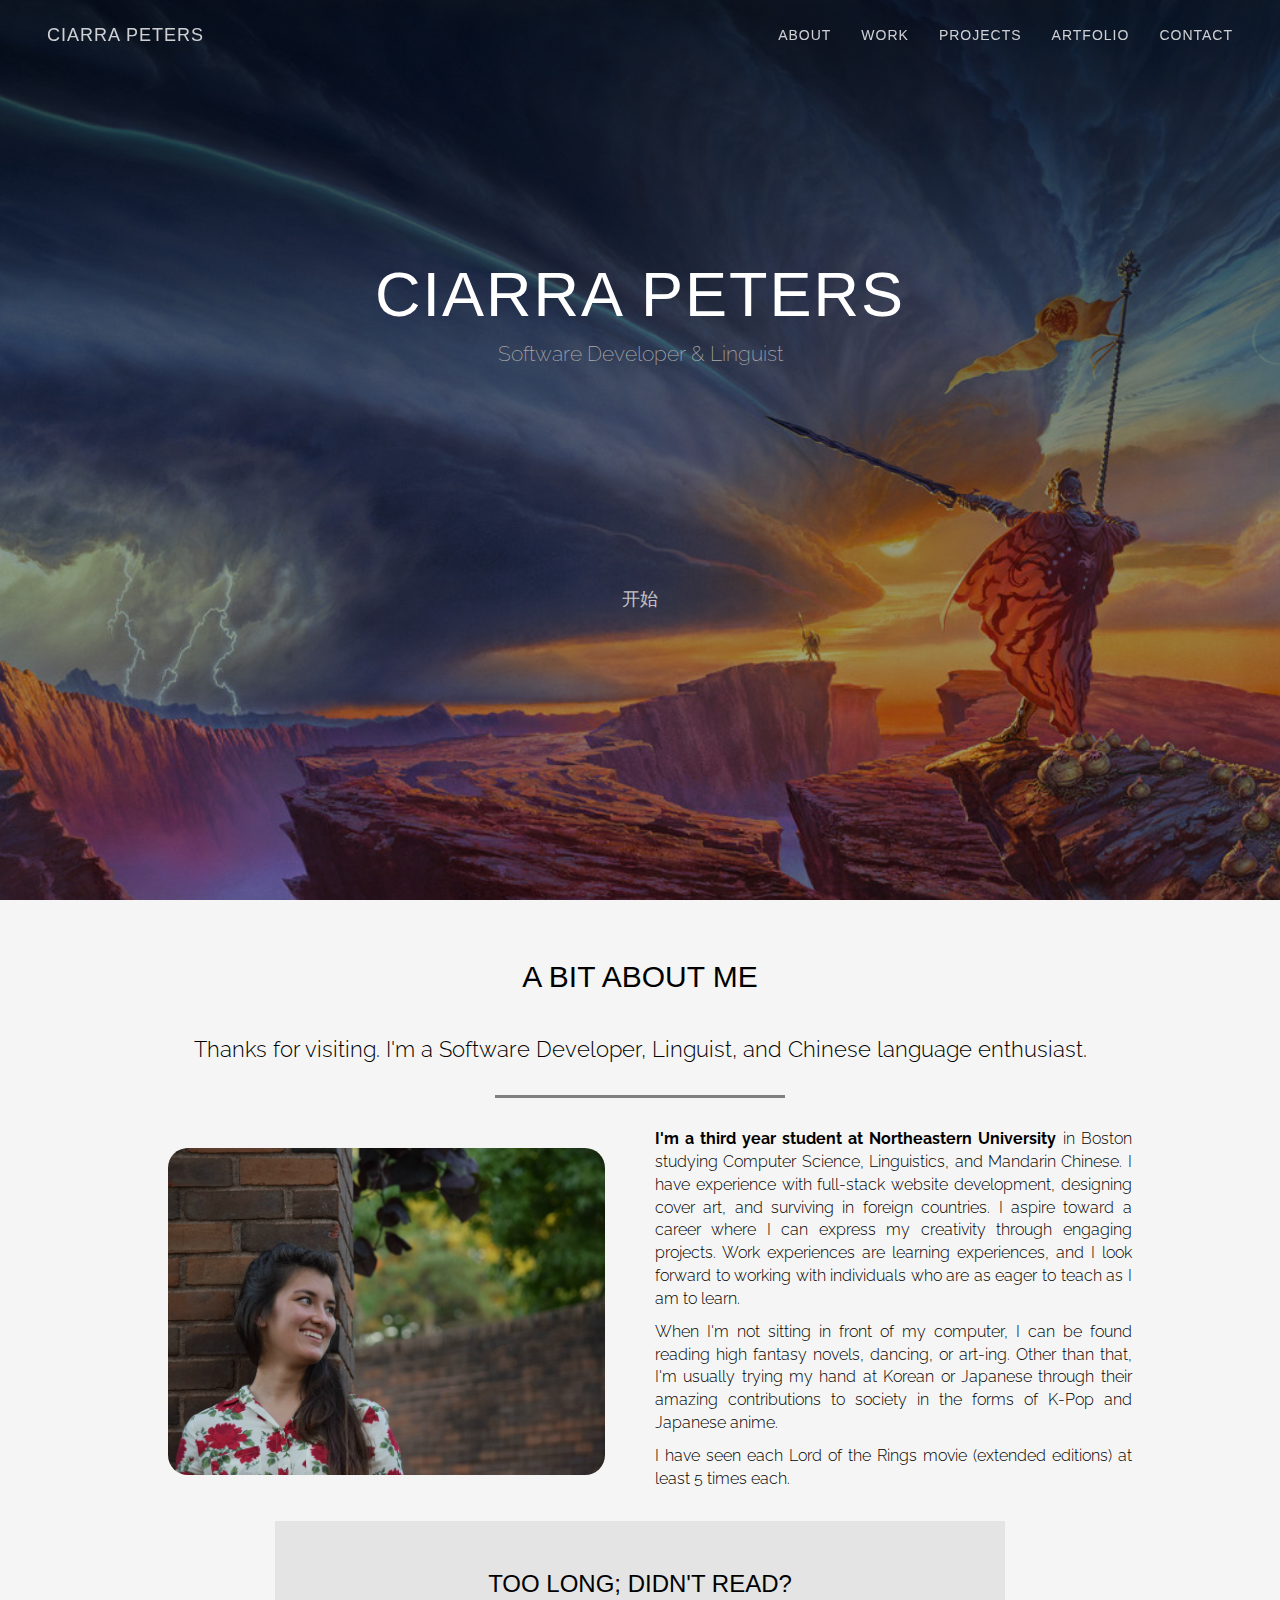
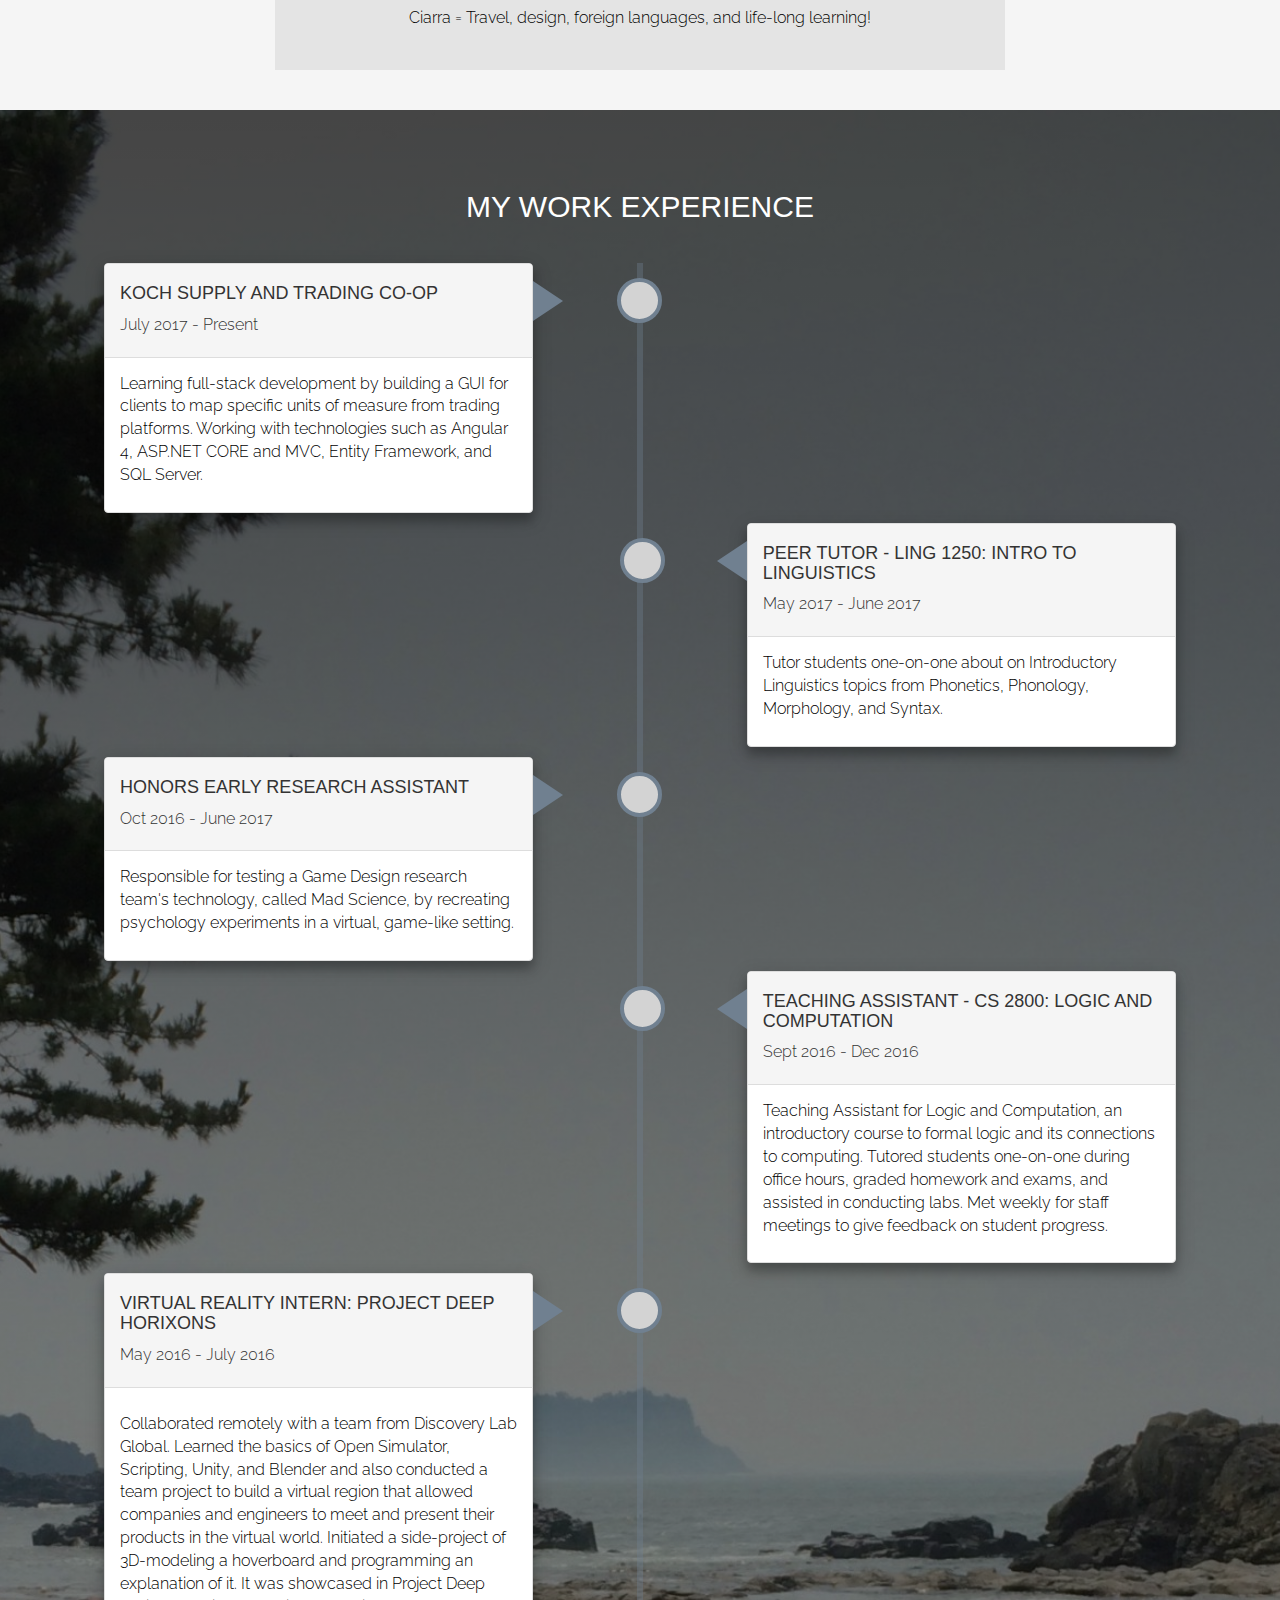
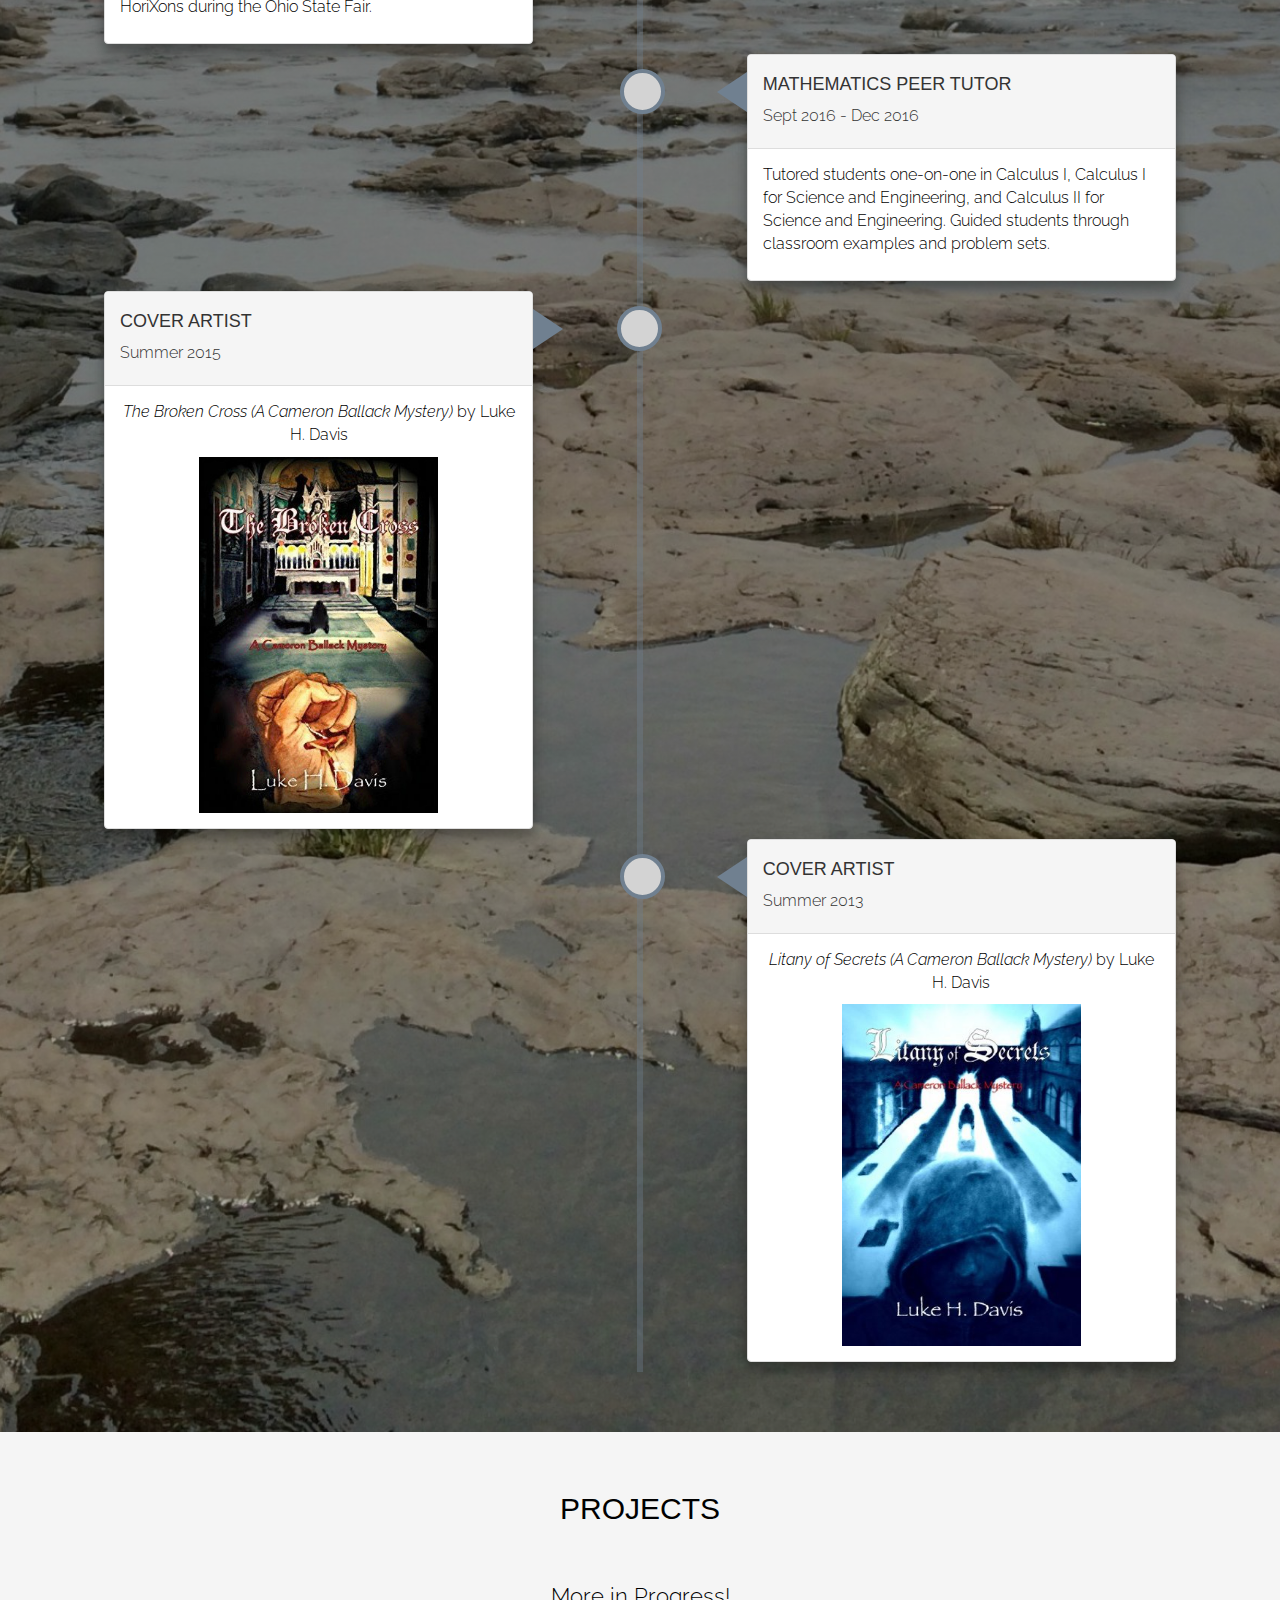
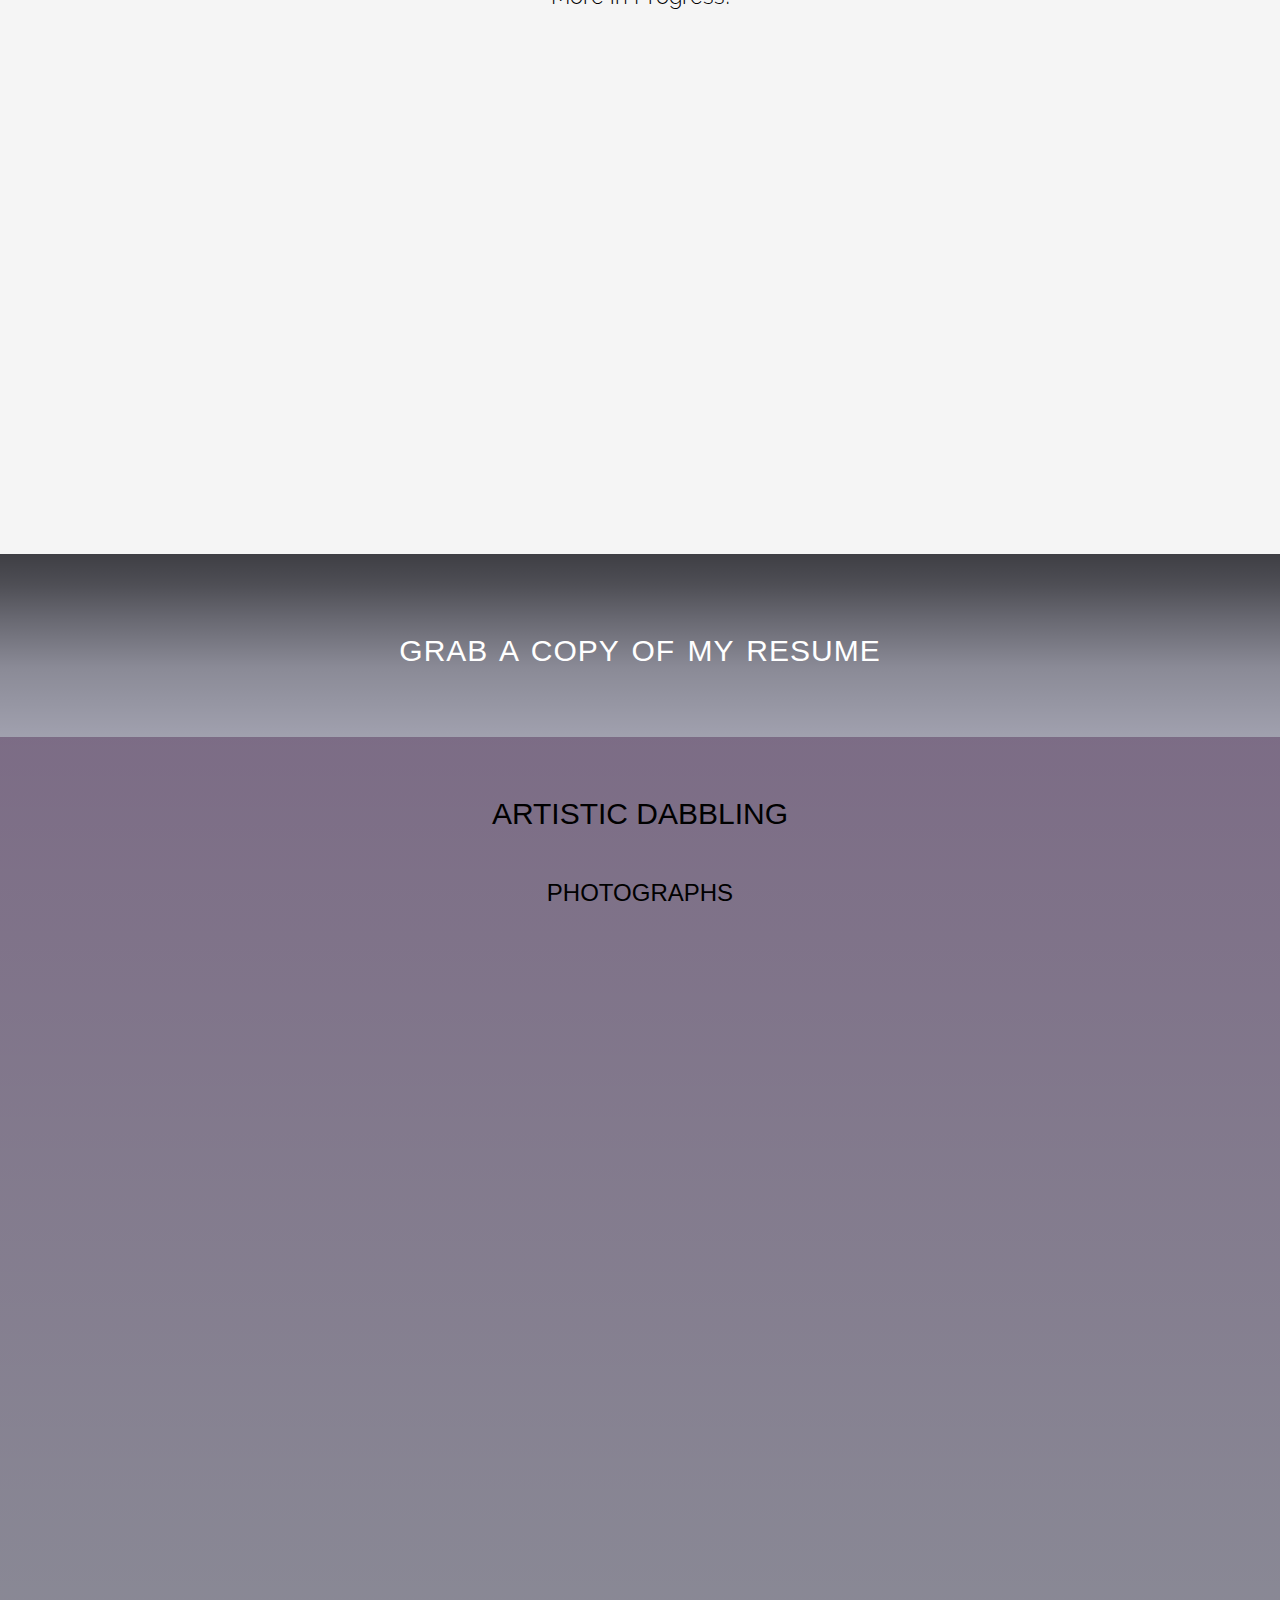
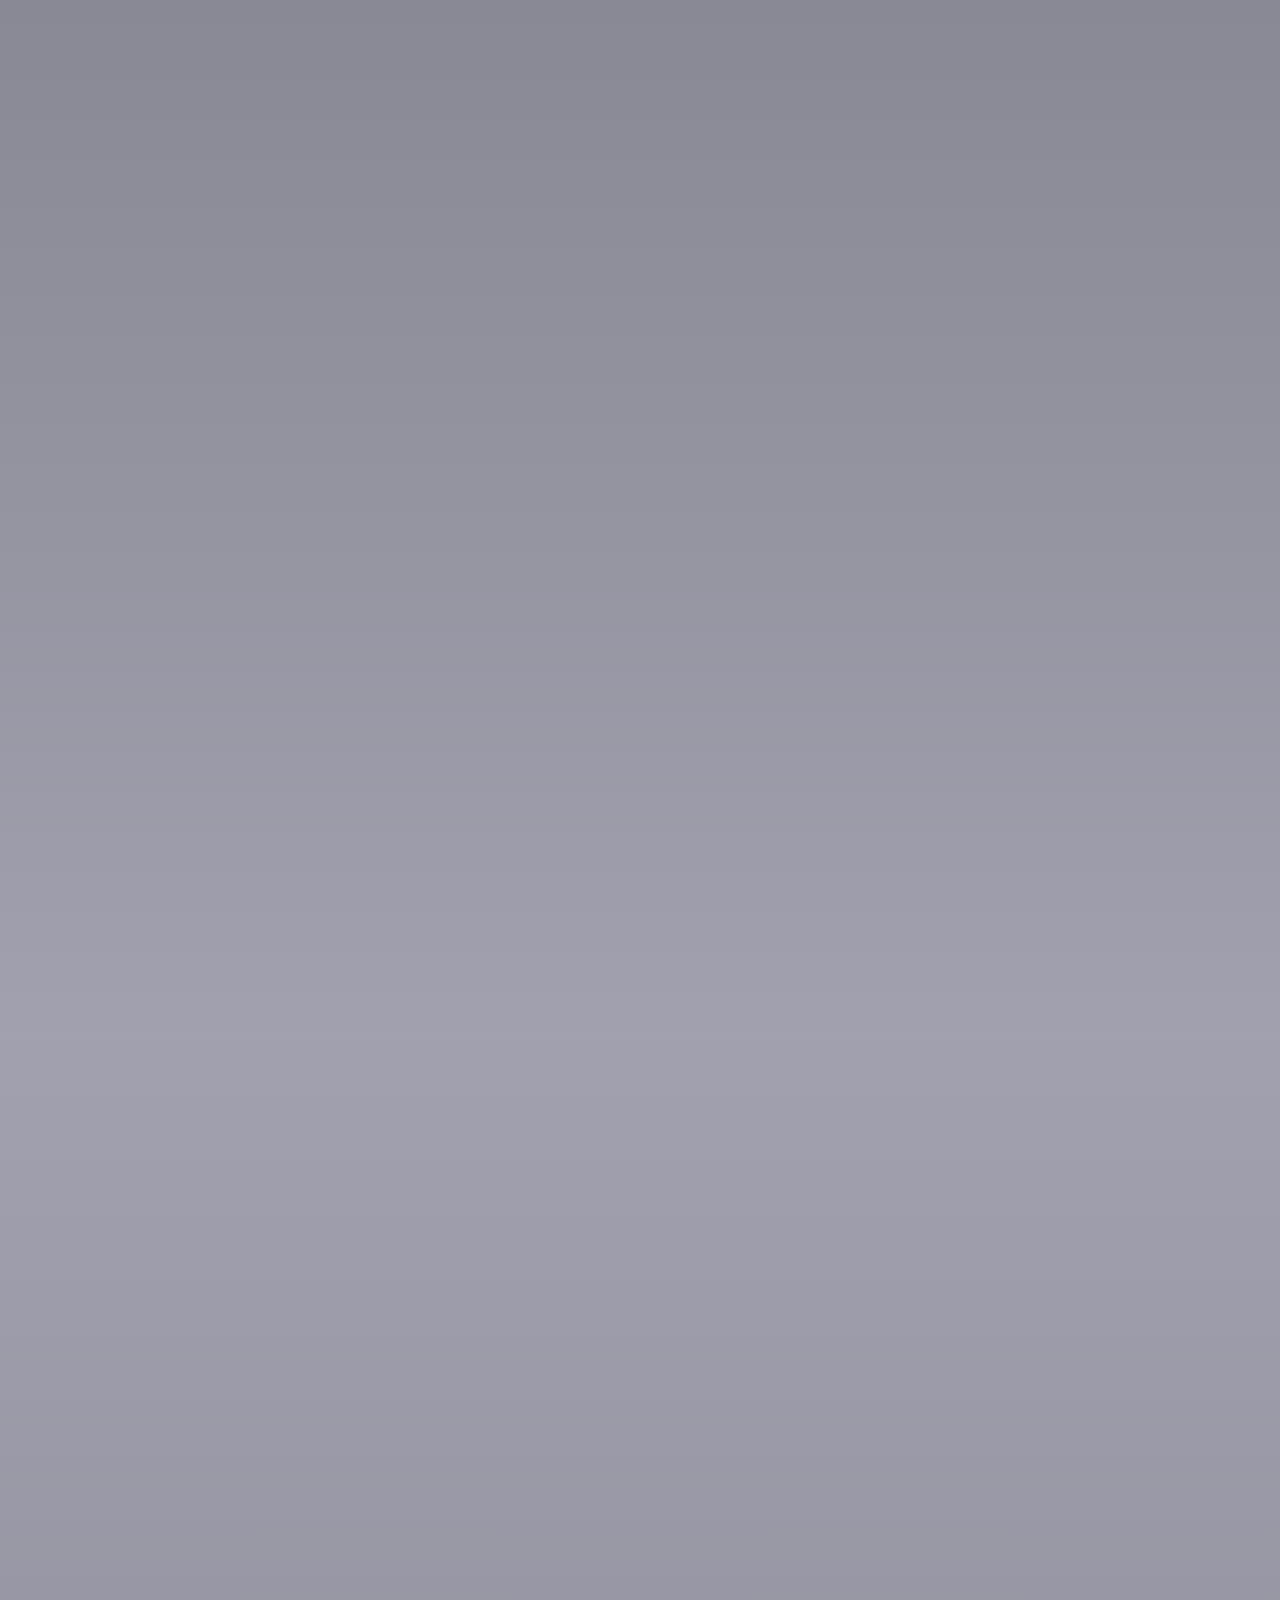
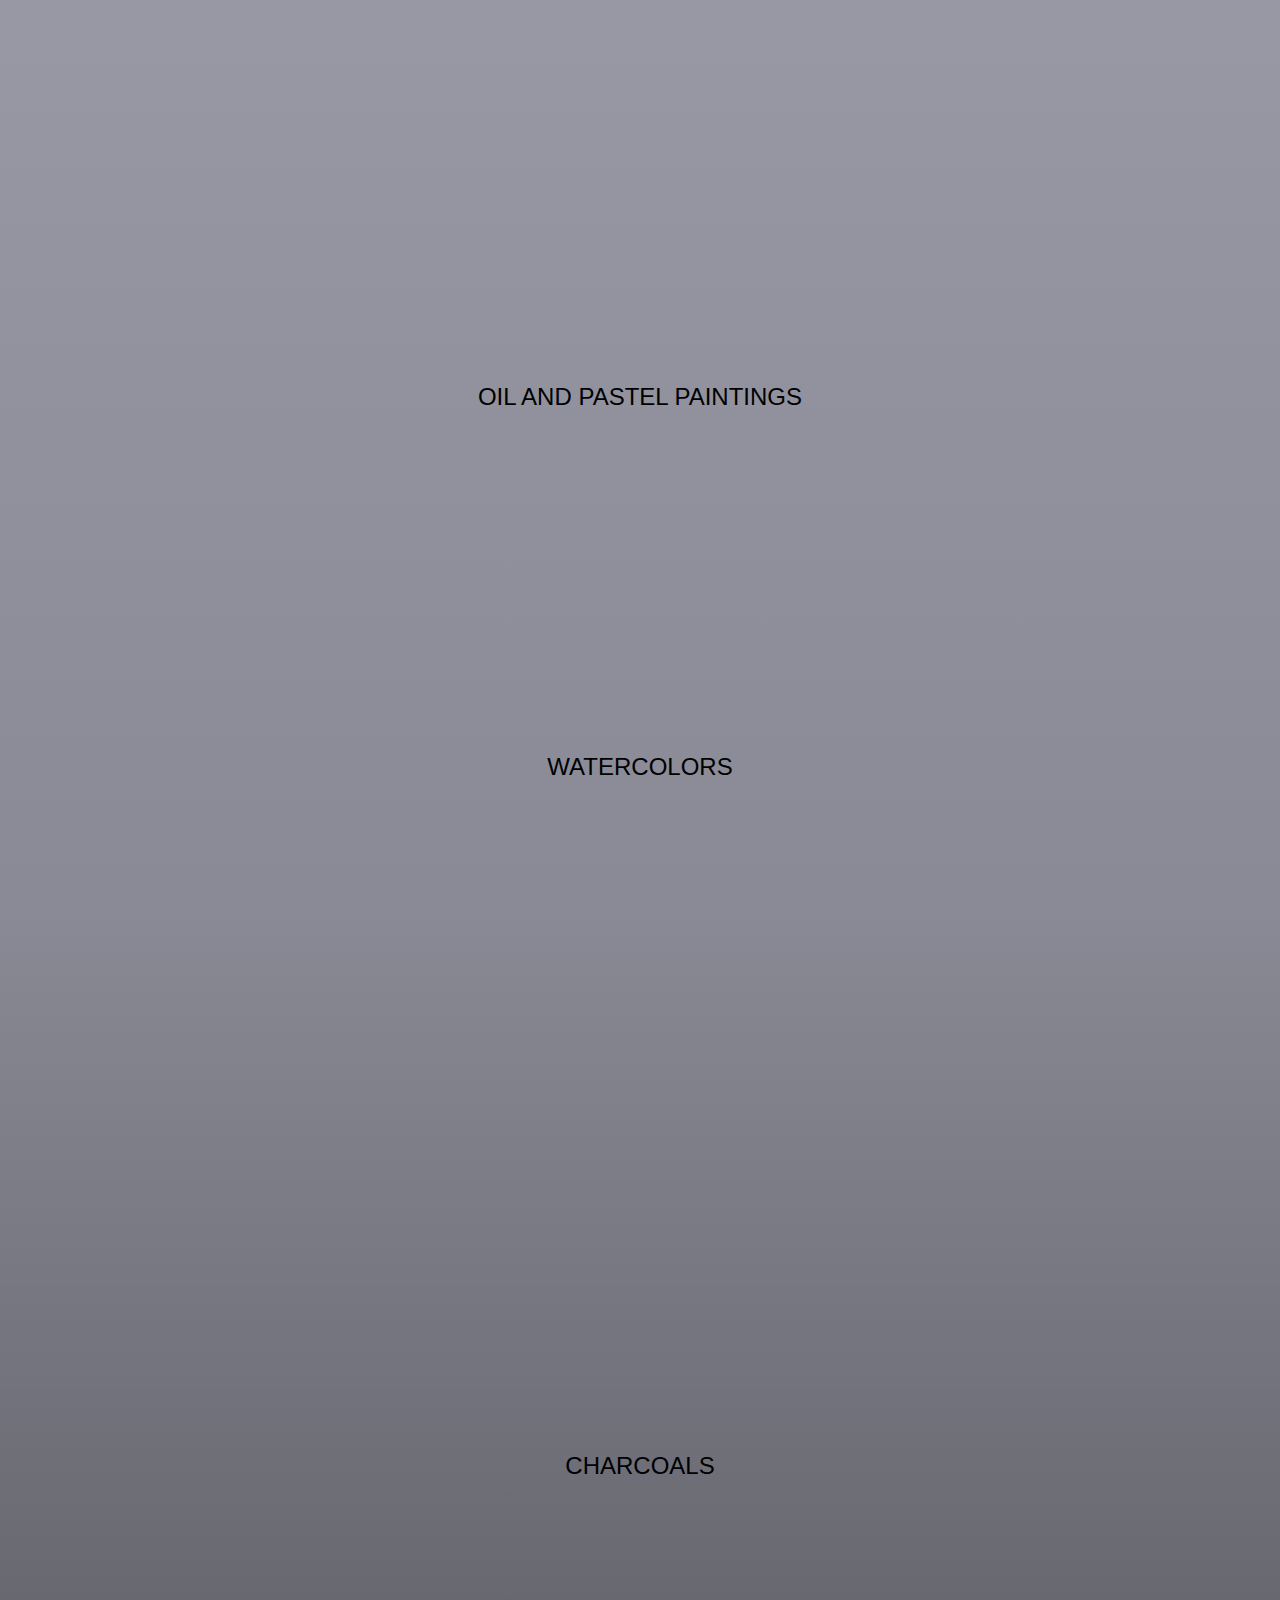
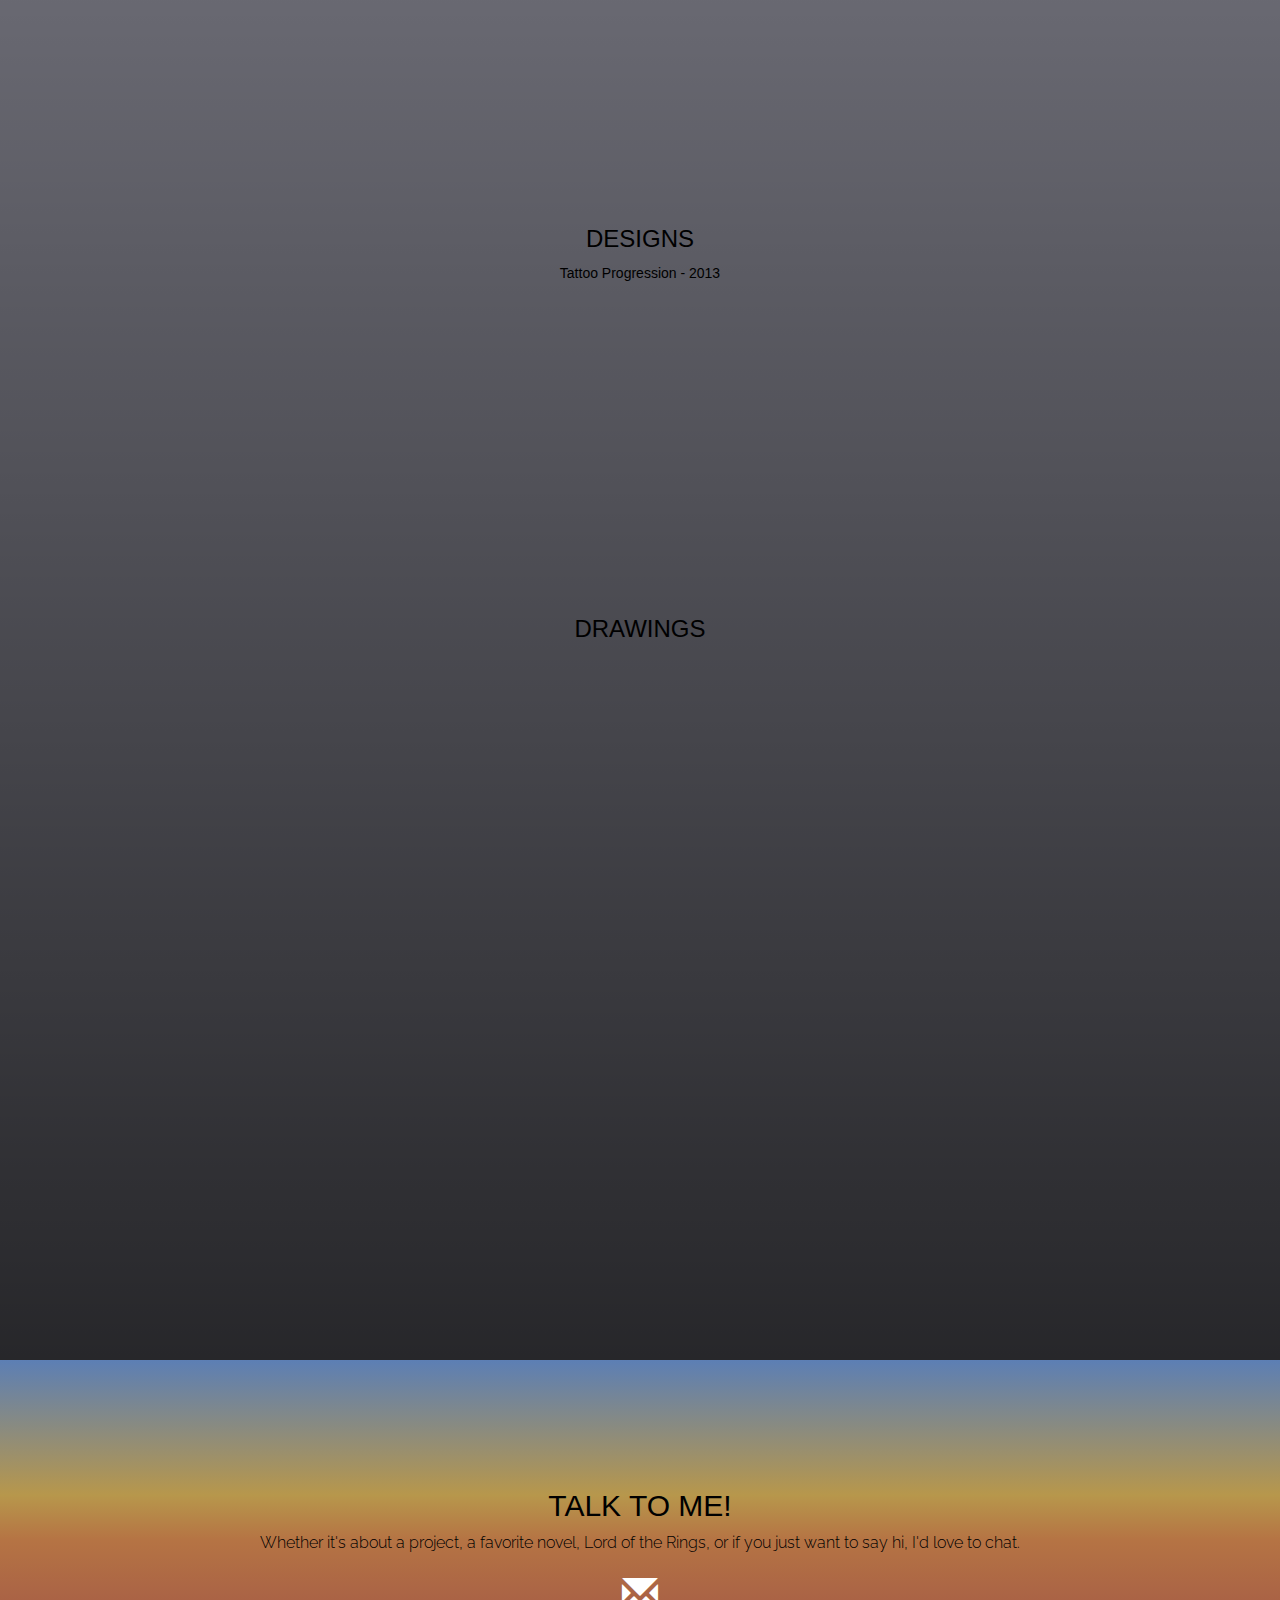
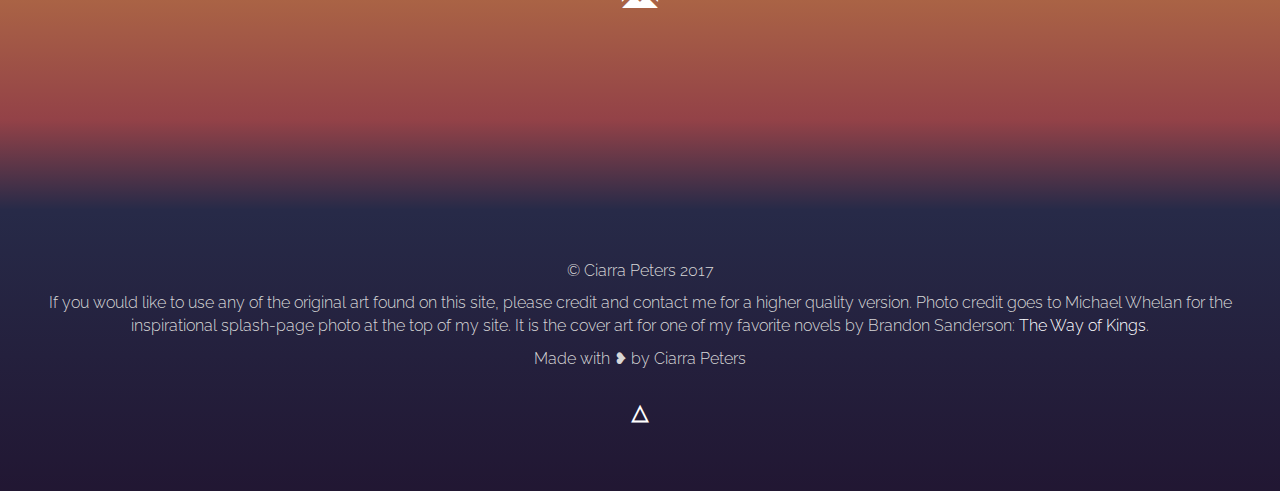
==== commit 5ac1b22a: "Added photographs" ====
--- a/index.html
+++ b/index.html
@@ -477,55 +477,90 @@
 				</div>
 			</div>
 
+			<br>
+
+			<div class="row">
+				<div class="col-sm-4">
+					<a href="photos/LL.jpg" class="thumbnail images slideanim">
+						<span>LL</span>
+						<img src="photos/LL.jpg" class="img-responsive" style="width:100%" alt="Image">
+					</a>
+				</div>
+				<div class="col-sm-4">
+					<a href="photos/LilypadRaftedit.jpg" class="thumbnail images slideanim">
+						<span>Lilypad Sailing</span>
+						<img src="photos/LilypadRaftedit.jpg" class="img-responsive" style="width:100%" alt="Image">
+					</a>
+				</div>
+				<div class="col-sm-4">
+					<a href="photos/Inland.jpg" class="thumbnail images slideanim">
+						<span>Inland</span>
+						<img src="photos/Inland.jpg" class="img-responsive" style="width:100%" alt="Image">
+					</a>
+				</div>
+			</div>
+
+			<br>
+			
 			<div class="row">		
-				<div class="col-sm-2">
-				</div>			
-				<div class="col-sm-4">
+				<div class="col-sm-3">
 					<a href="photos/CrookedCanyonedit.jpg" class="thumbnail images slideanim">
 						<span>Crooked Canyon</span>
 						<img src="photos/CrookedCanyonedit.jpg" class="img-responsive" style="width:100%" alt="Image">
 					</a>
 				</div>
-				<div class="col-sm-5">
+				<div class="col-sm-3">
+					<a href="photos/WinterStormGoliath.jpg" class="thumbnail images slideanim">
+						<span>Winter Storm Goliath</span>
+						<img src="photos/WinterStormGoliath.jpg" class="img-responsive" style="width:100%" alt="Image">
+					</a>
+				</div>
+				<div class="col-sm-3">
+					<a href="photos/Coyedit.jpg" class="thumbnail images slideanim">
+						<span>Coy</span>
+						<img src="photos/Coyedit.jpg" class="img-responsive" style="width:100%" alt="Image">
+					</a>
+				</div>
+				<div class="col-sm-3">
+					<a href="photos/Waterfall.jpg" class="thumbnail images slideanim">
+						<span>Waterfall</span>
+						<img src="photos/Waterfall.jpg" class="img-responsive" style="width:100%" alt="Image">
+					</a>
+				</div>
+			</div>
+
+			<br>
+
+			<div class="row">		
+				<div class="col-sm-4">
+					<a href="photos/Sky700edit.jpg" class="thumbnail images slideanim">
+						<span>Sky700</span>
+						<img src="photos/Sky700edit.jpg" class="img-responsive" style="width:100%" alt="Image">
+					</a>
+				</div>
+				<div class="col-sm-4">
+					<a href="photos/ToiletLatteedit.jpg" class="thumbnail images slideanim">
+						<span>Rose Toilet Latte</span>
+						<img src="photos/ToiletLatteedit.jpg" class="img-responsive" style="width:100%" alt="Image">
+					</a>
+				</div>
+				<div class="col-sm-4">
 					<a href="photos/TheCanyonedit.jpg" class="thumbnail images slideanim">
 						<span>Grand Canyon</span>
 						<img src="photos/TheCanyonedit.jpg" class="img-responsive" style="width:100%" alt="Image">
 					</a>
 				</div>
-				<div class="col-sm-1">
-				</div>
-			</div>
-
-			<div class="row">		
-				<div class="col-sm-4">
-					<a href="photos/Sky700edit.jpg" class="thumbnail images slideanim">
-						<span>Sky700</span>
-						<img src="photos/Sky700edit.jpg" class="img-responsive" style="width:100%" alt="Image">
-					</a>
-				</div>
-				<div class="col-sm-4">
-					<a href="photos/ToiletLatteedit.jpg" class="thumbnail images slideanim">
-						<span>Rose Toilet Latte</span>
-						<img src="photos/ToiletLatteedit.jpg" class="img-responsive" style="width:100%" alt="Image">
-					</a>
-				</div>
+			</div>
+
+			<br>
+
+			<div class="row">
 				<div class="col-sm-3">
 					<a href="photos/Patbingsuedit.jpg" class="thumbnail images slideanim">
 						<span>Mango Cheesecake Patbingsu</span>
 						<img src="photos/Patbingsuedit.jpg" class="img-responsive" style="width:100%" alt="Image">
 					</a>
 				</div>
-				<div class="col-sm-1">
-				</div>
-			</div>
-
-			<div class="row">
-				<div class="col-sm-3">
-					<a href="photos/Coyedit.jpg" class="thumbnail images slideanim">
-						<span>Coy</span>
-						<img src="photos/Coyedit.jpg" class="img-responsive" style="width:100%" alt="Image">
-					</a>
-				</div>
 				<div class="col-sm-3">
 					<a href="photos/HoneyButterflyedit.jpg" class="thumbnail images slideanim">
 						<span>Honey Butterfly</span>
@@ -533,9 +568,9 @@
 					</a>
 				</div>
 				<div class="col-sm-3">
-					<a href="photos/LilypadRaftedit.jpg" class="thumbnail images slideanim">
-						<span>Lilypad Sailing</span>
-						<img src="photos/LilypadRaftedit.jpg" class="img-responsive" style="width:100%" alt="Image">
+					<a href="photos/Railway.jpg" class="thumbnail images slideanim">
+						<span>Railway</span>
+						<img src="photos/Railway.jpg" class="img-responsive" style="width:100%" alt="Image">
 					</a>
 				</div>
 				<div class="col-sm-3">
@@ -544,6 +579,25 @@
 						<img src="photos/ThousandStairsedit.jpg" class="img-responsive" style="width:100%" alt="Image">
 					</a>
 				</div>
+			</div>
+
+			<br>
+
+			<div class="row">	
+				<div class="col-sm-3"></div>
+				<div class="col-sm-3">
+					<a href="photos/SnowyAftermath.jpg" class="thumbnail images slideanim">
+						<span>Snowy Aftermath</span>
+						<img src="photos/SnowyAftermath.jpg" class="img-responsive" style="width:100%" alt="Image">
+					</a>
+				</div>
+				<div class="col-sm-3">
+					<a href="photos/Raindrops.jpg" class="thumbnail images slideanim">
+						<span>Raindrops</span>
+						<img src="photos/Raindrops.jpg" class="img-responsive" style="width:100%" alt="Image">
+					</a>
+				</div>
+				<div class="col-sm-3"></div>				
 			</div>
 
 
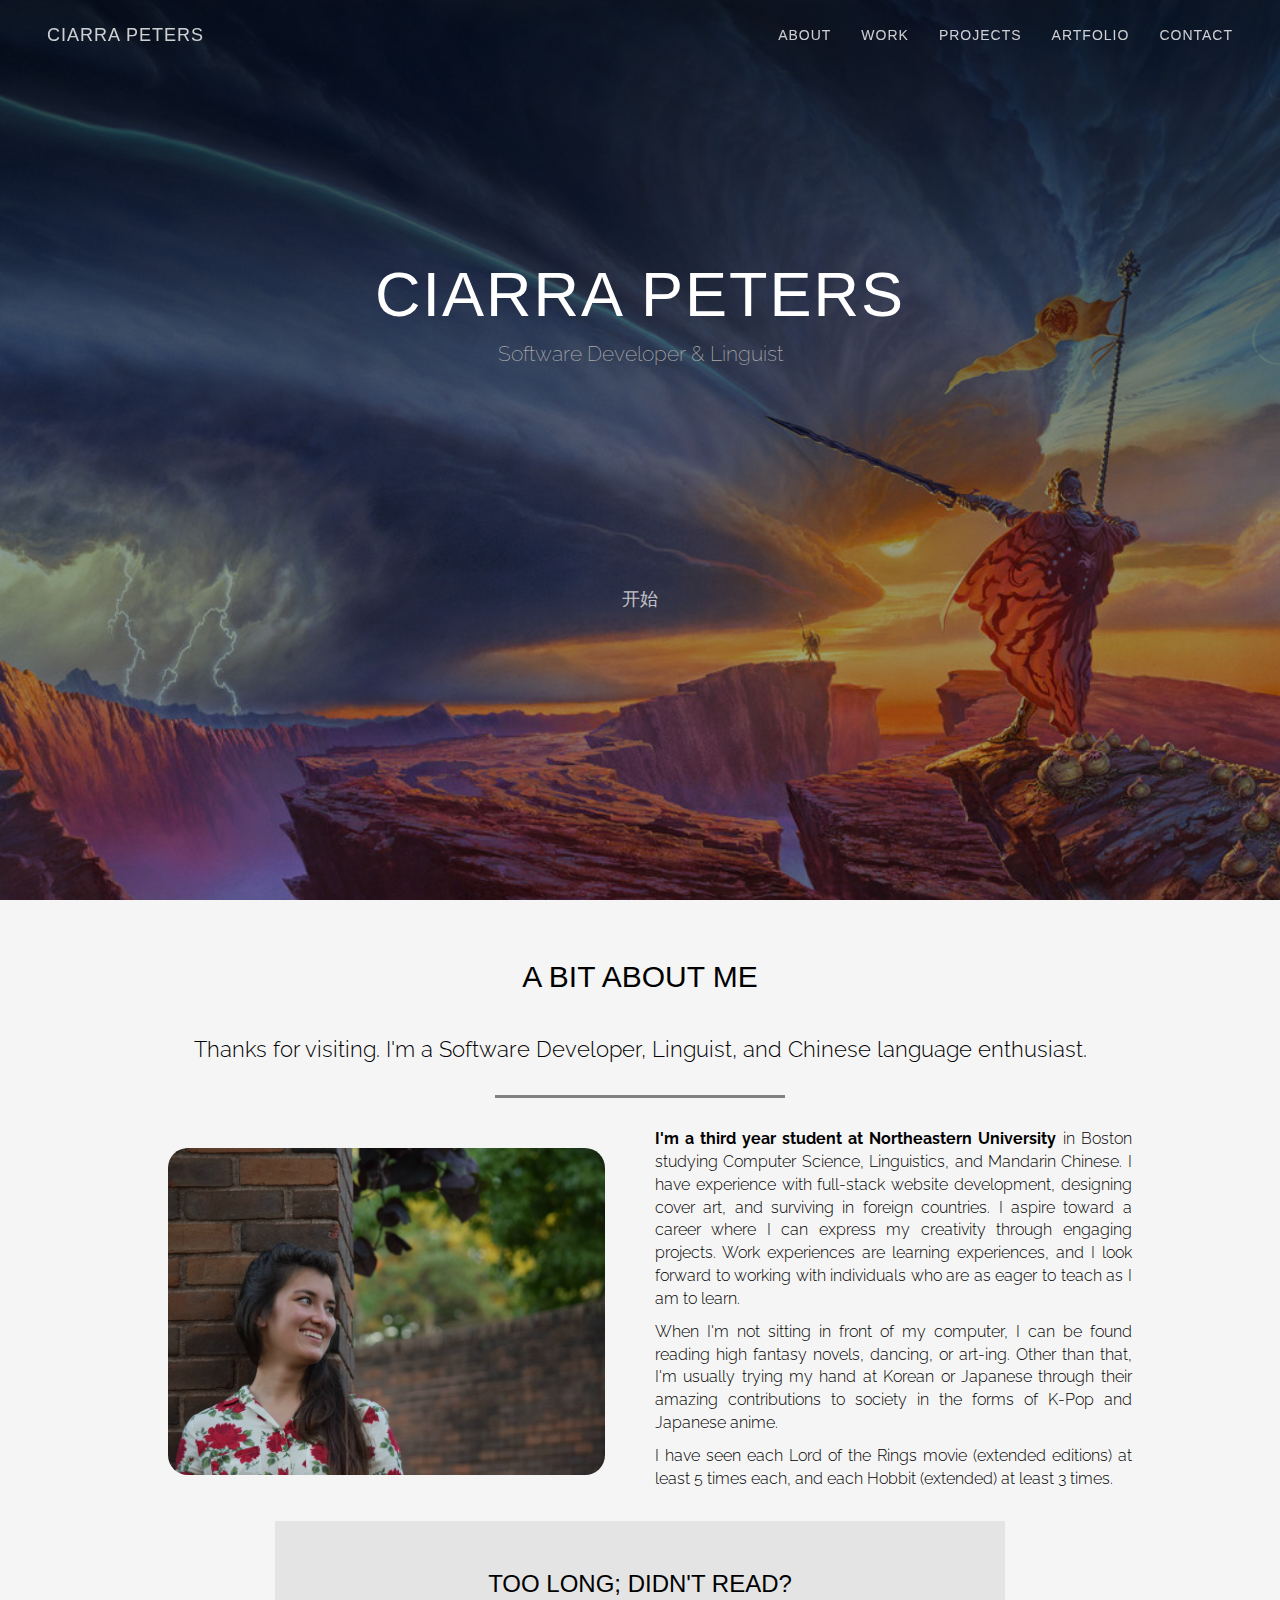
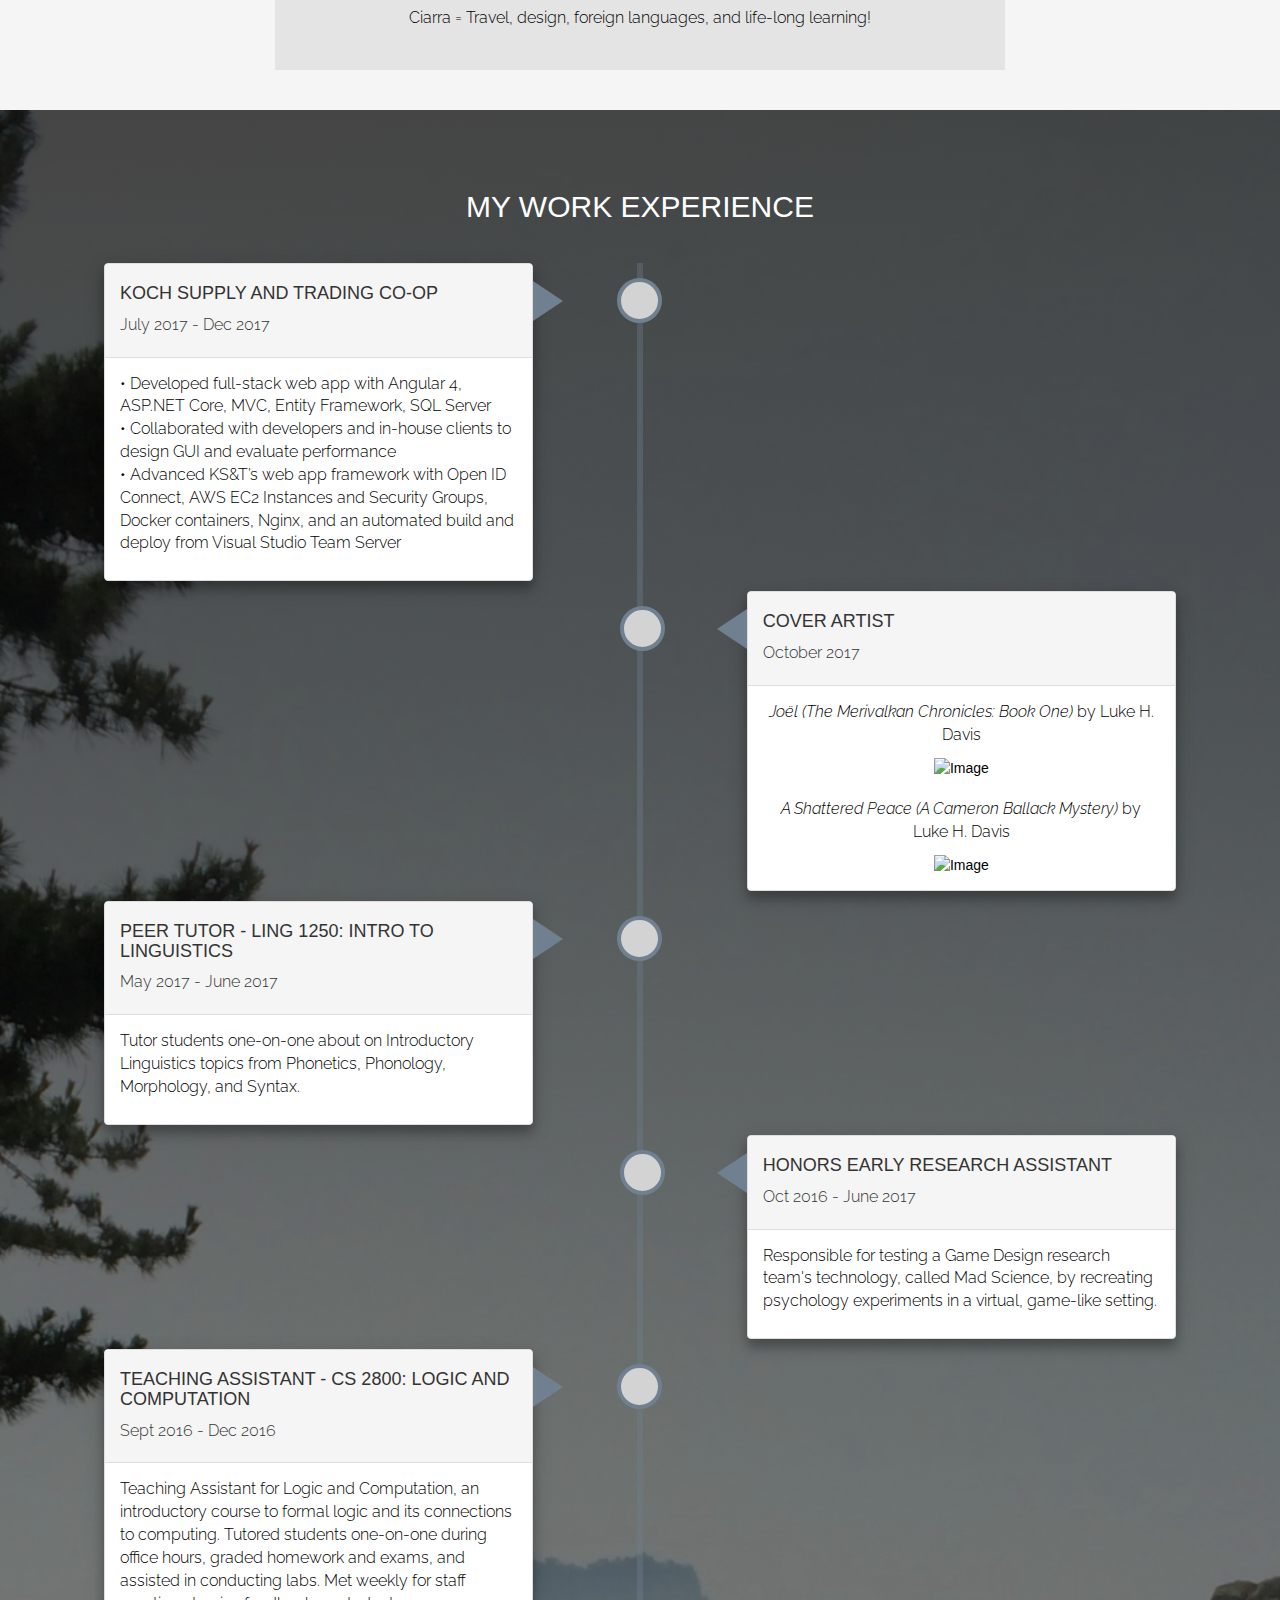
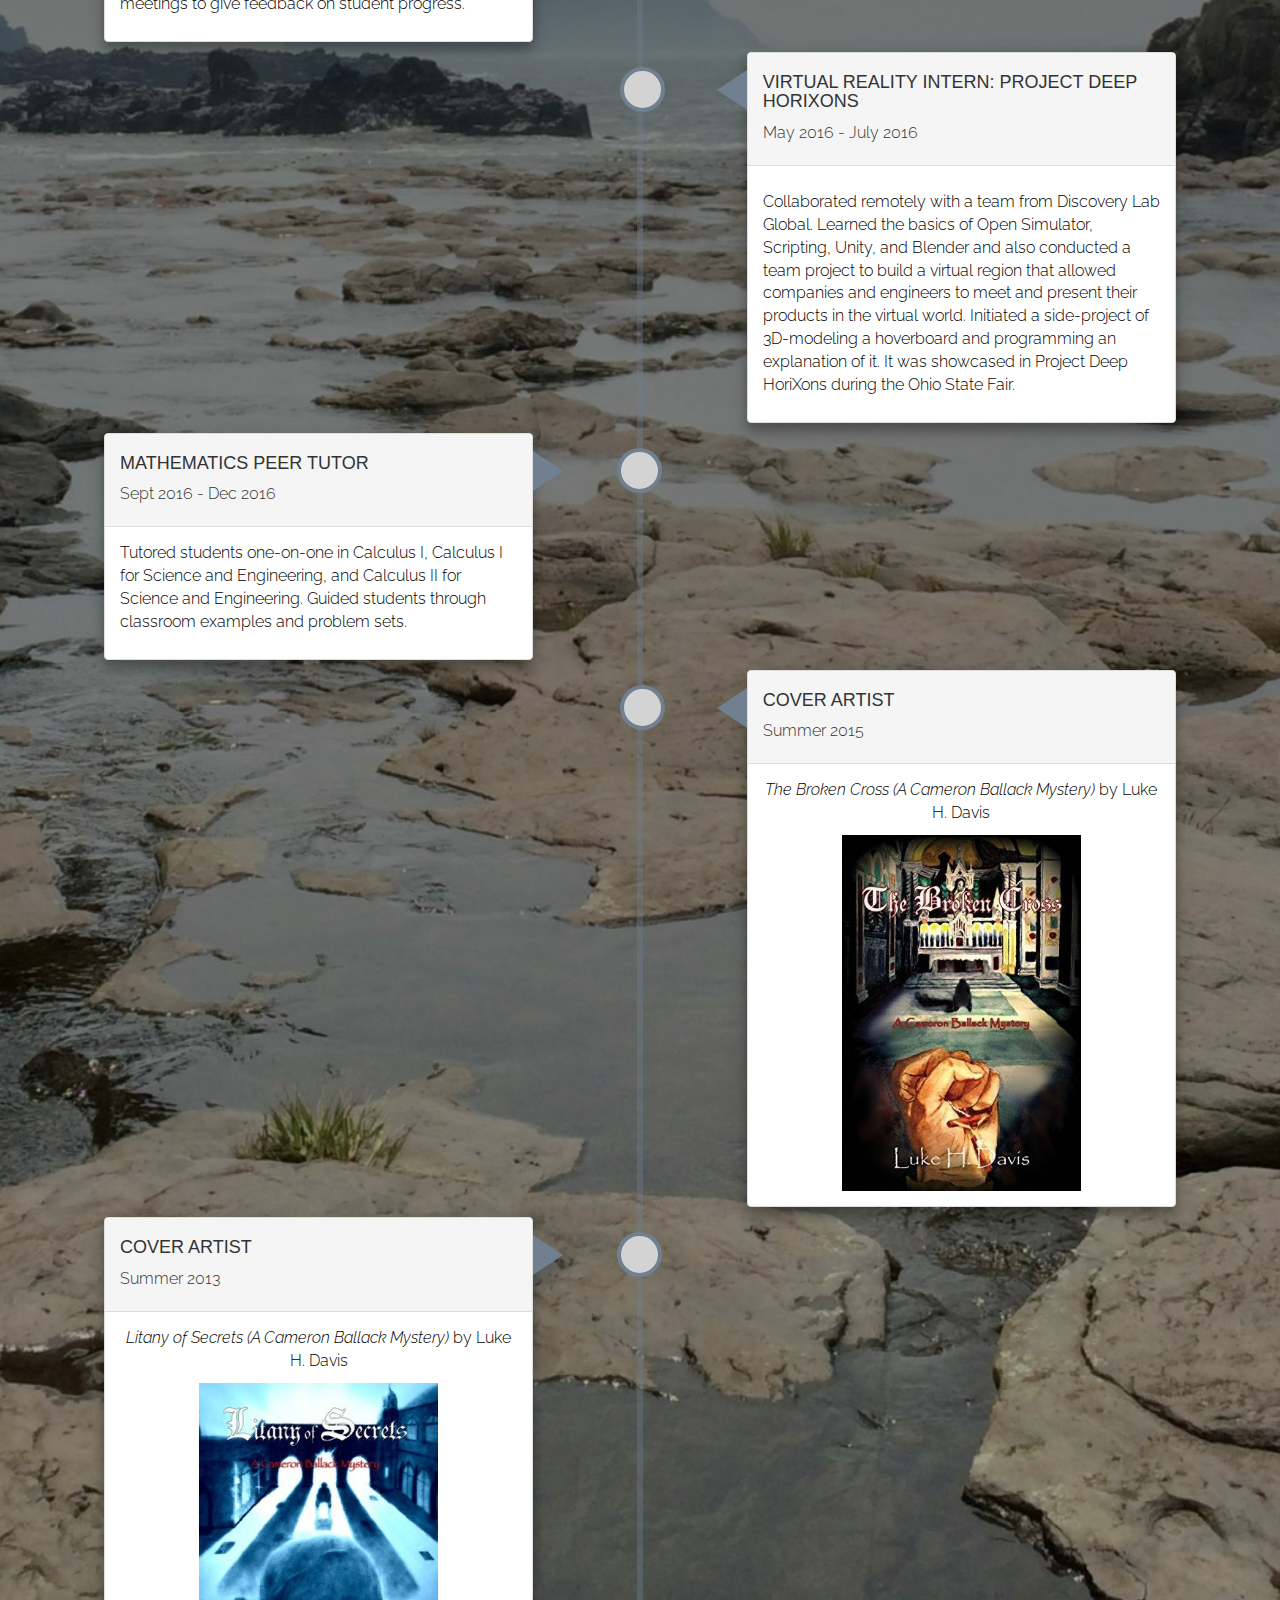
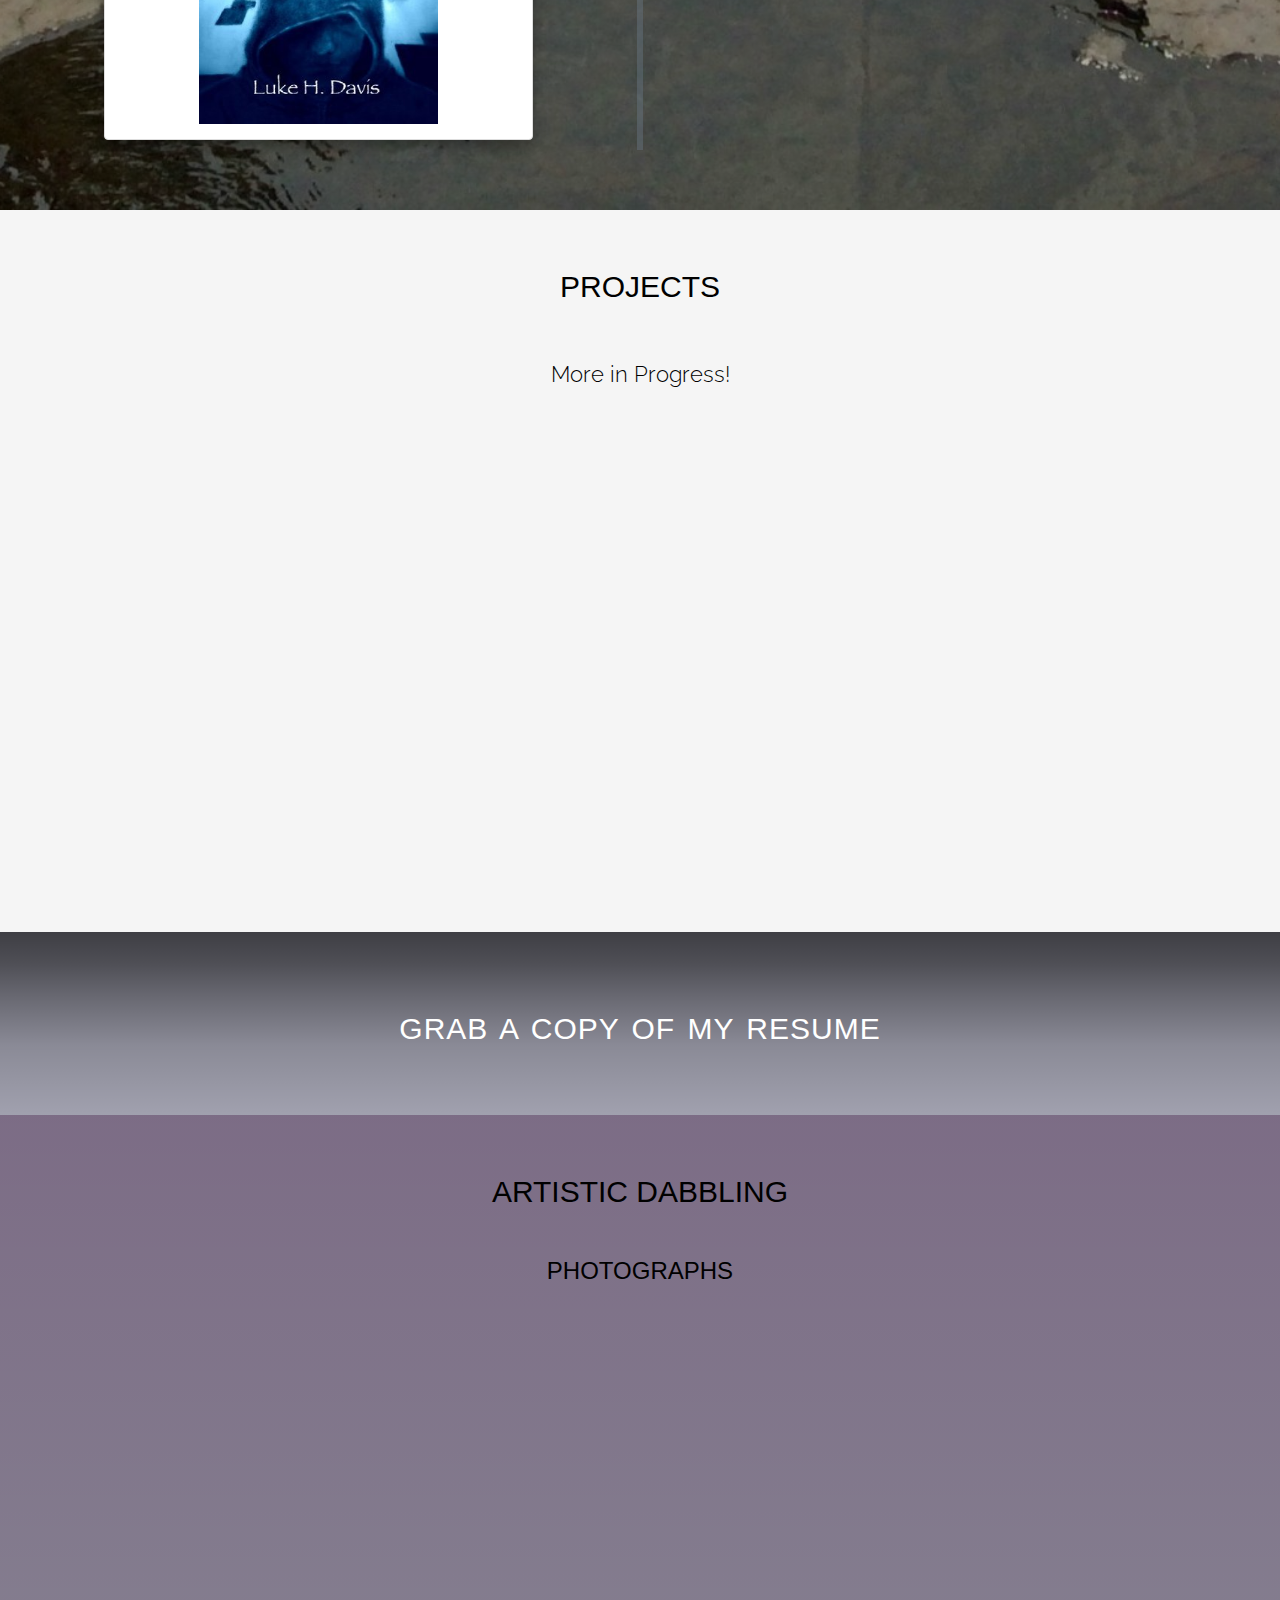
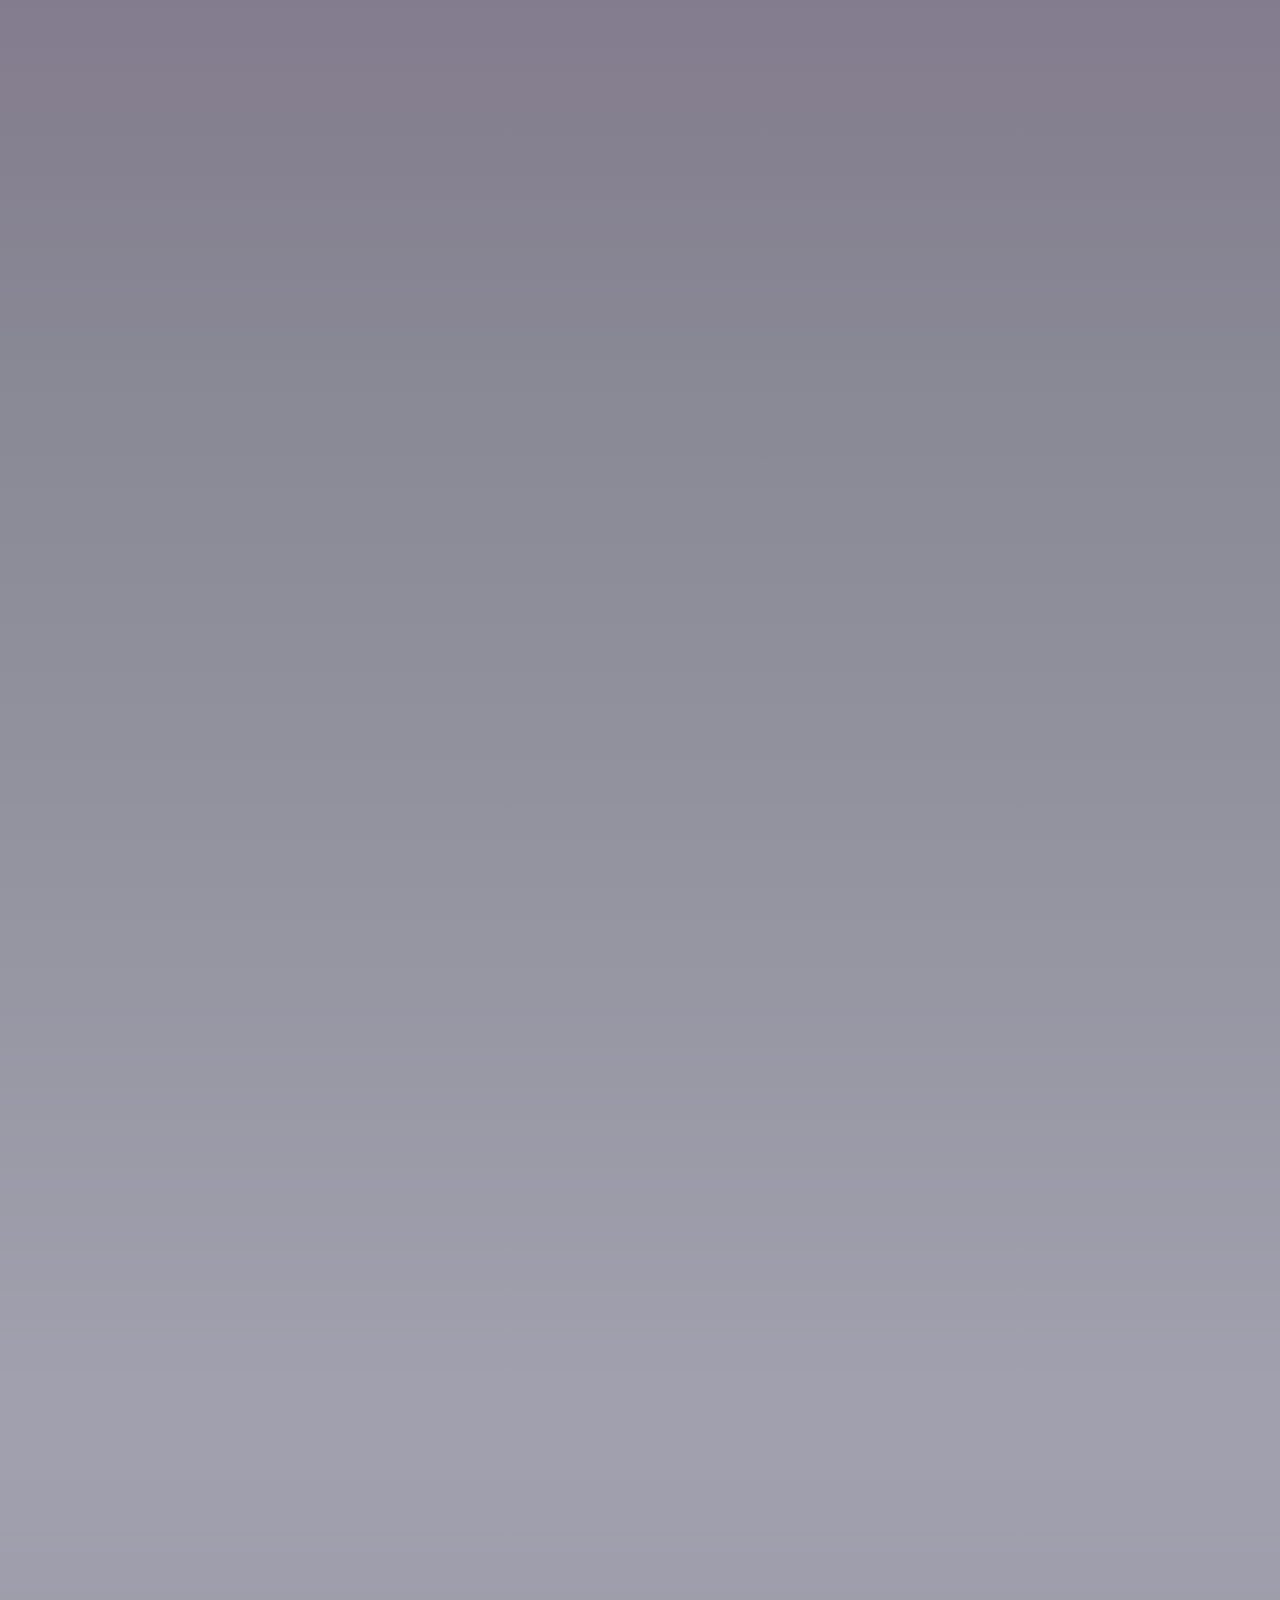
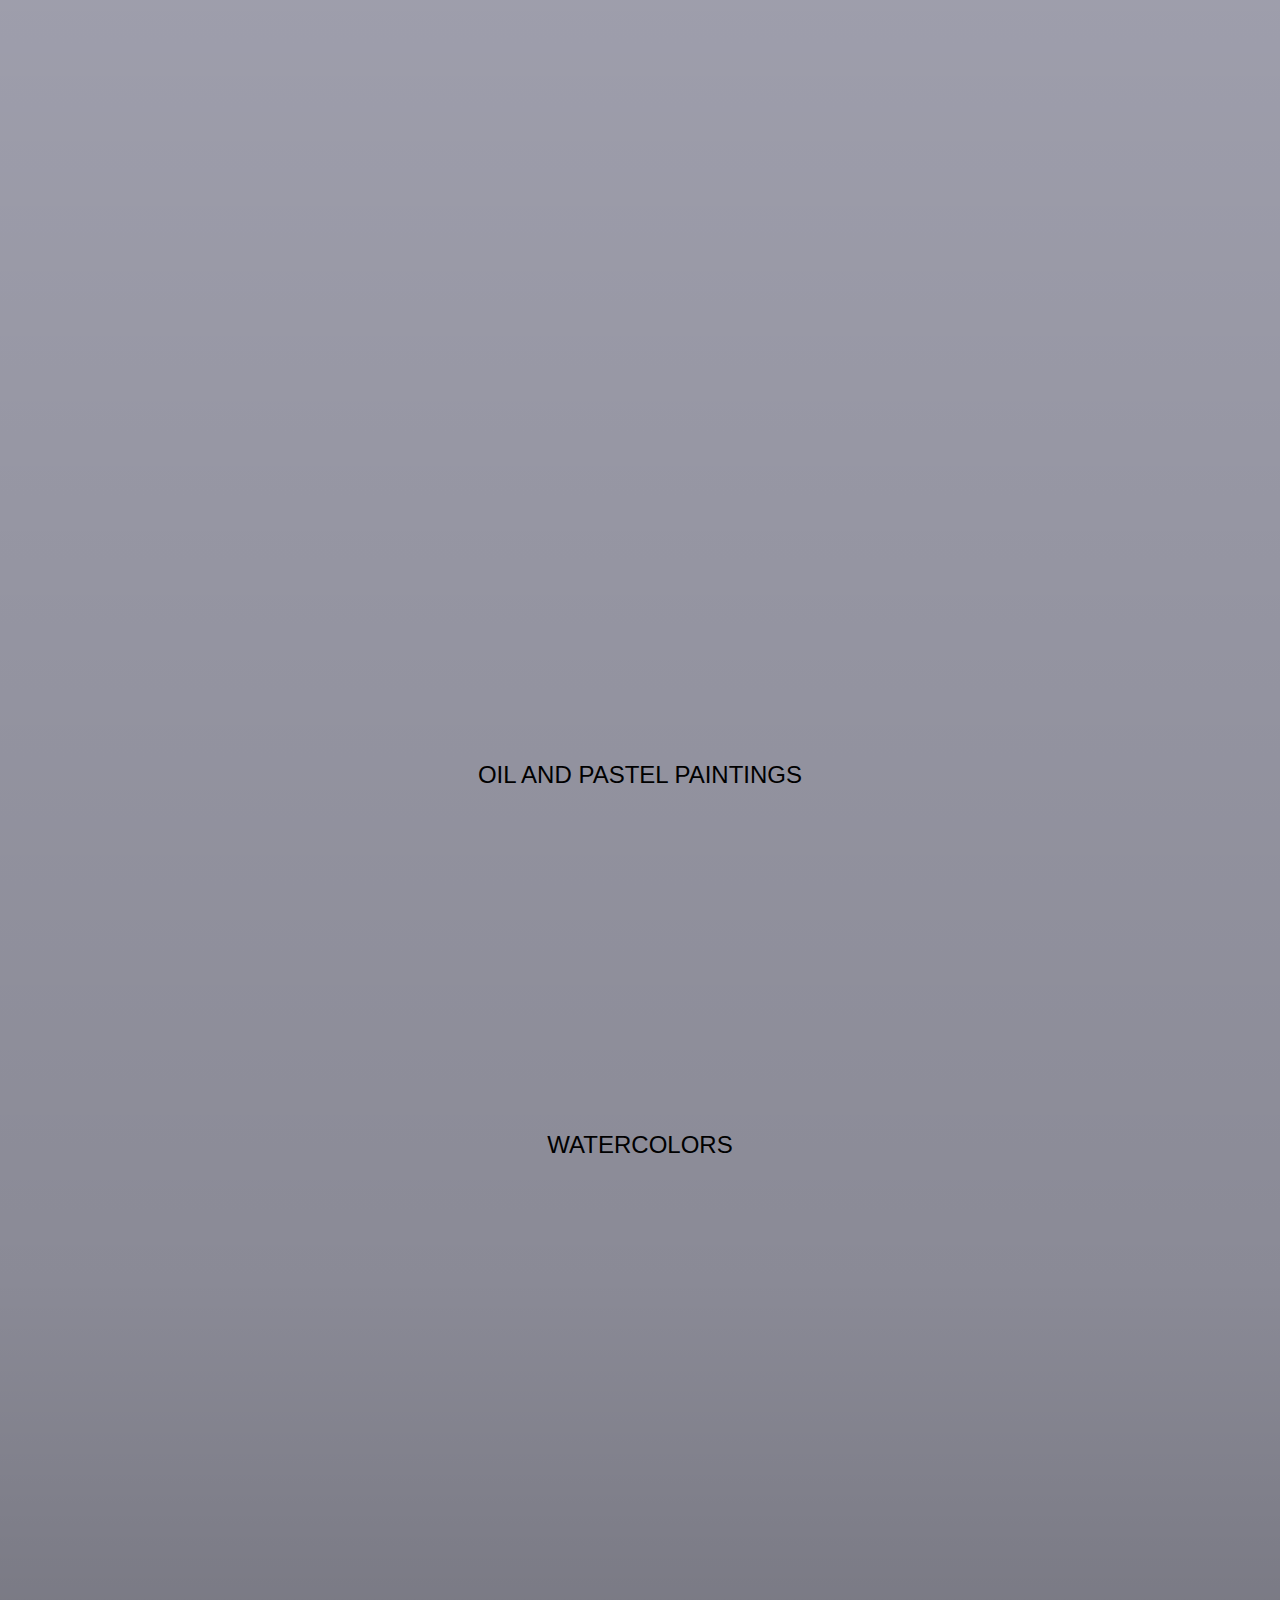
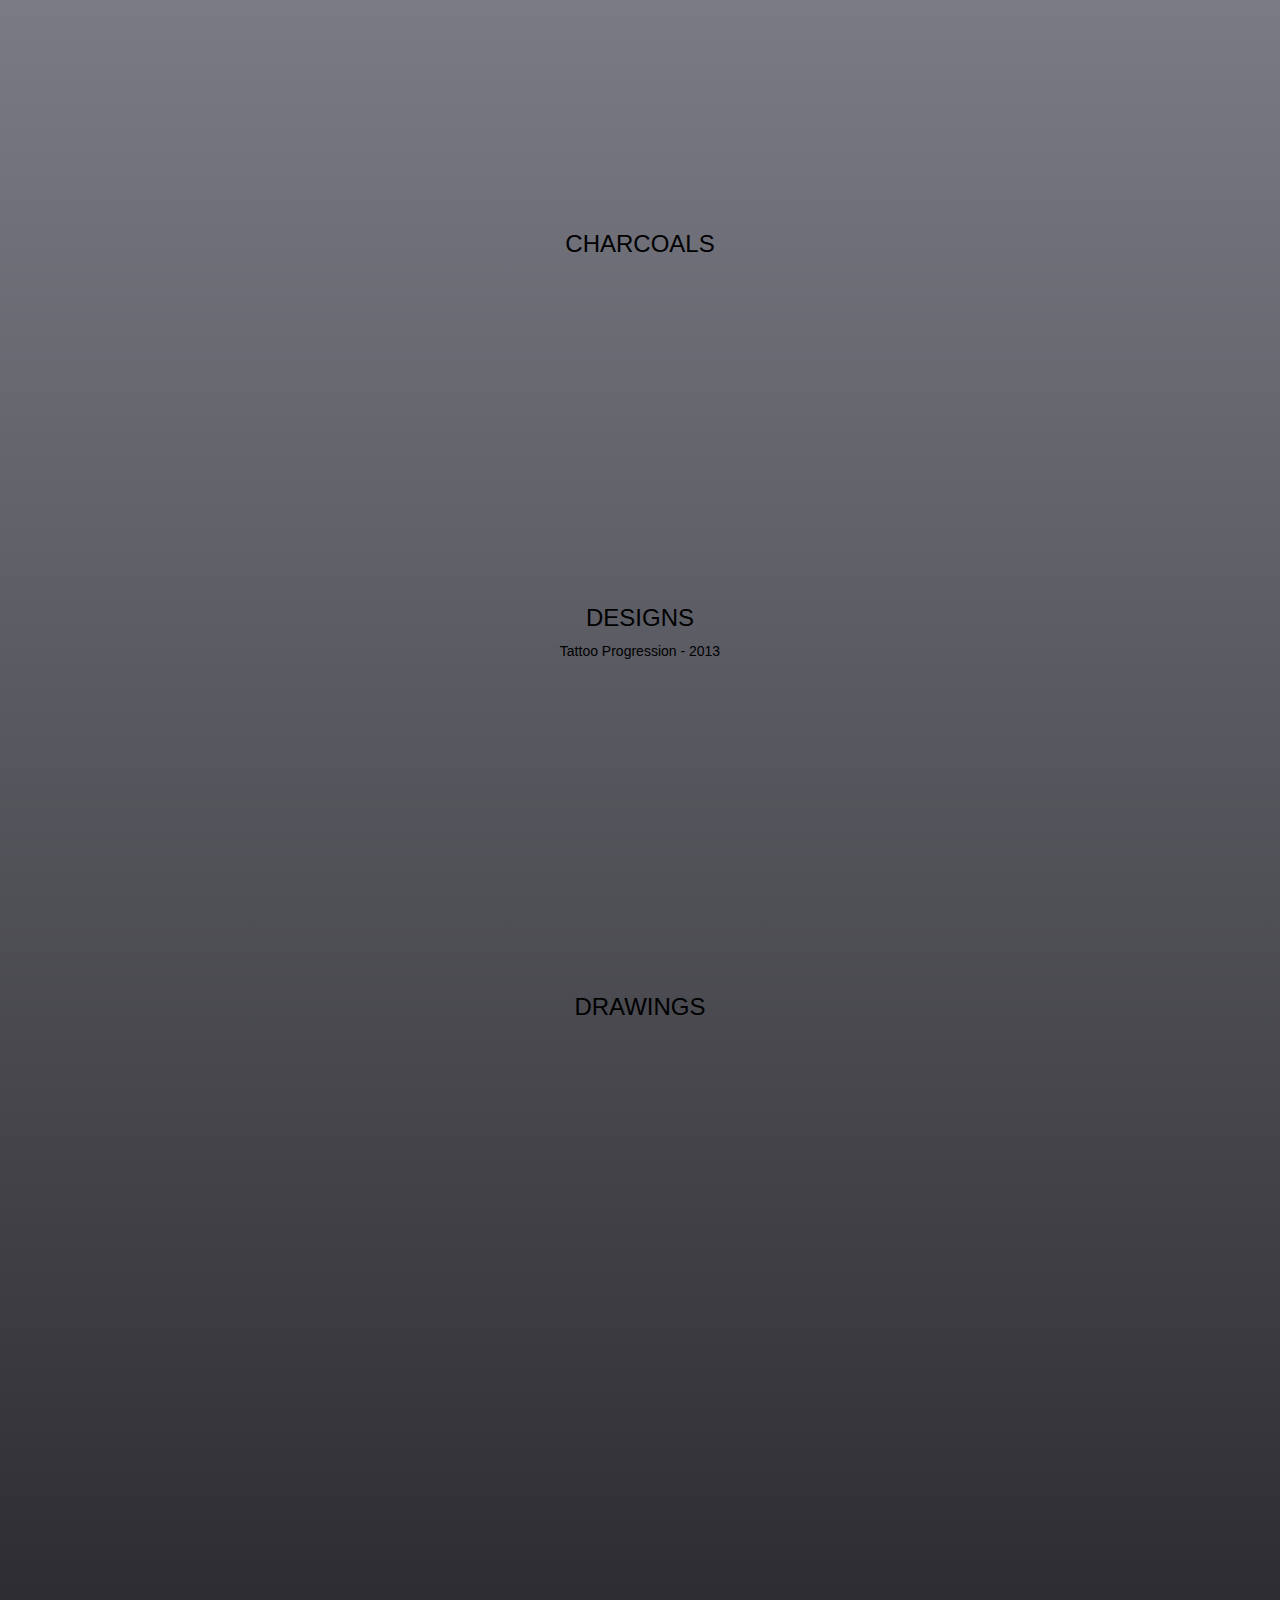
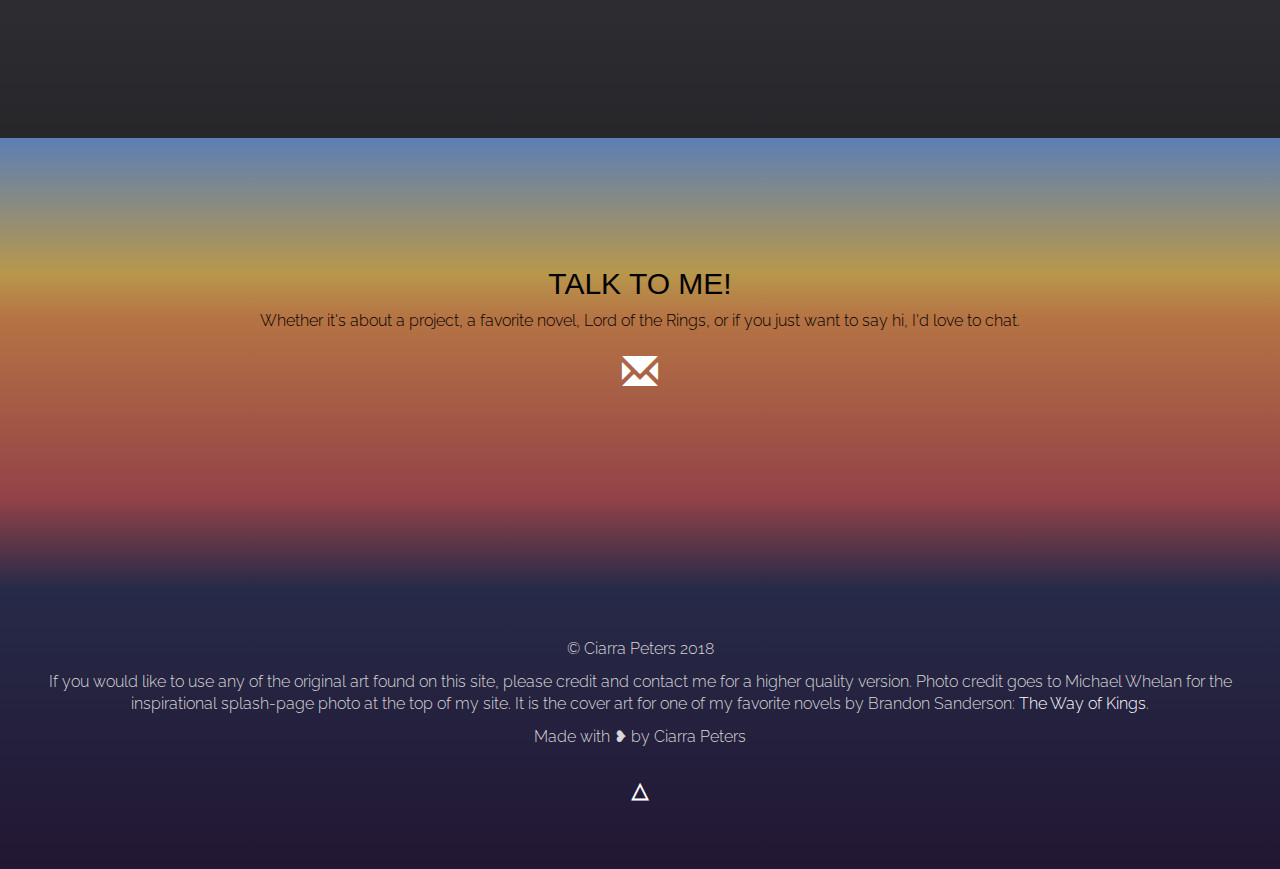
==== commit b19ea465: "Edited dates" ====
--- a/index.html
+++ b/index.html
@@ -78,7 +78,7 @@
 						When I'm not sitting in front of my computer, I can be found reading high fantasy novels, dancing, or art-ing. Other than that, I'm usually trying my hand at Korean or Japanese through their amazing contributions to society in the forms of K-Pop and Japanese anime.
 					</p>
 					<p>
-						I have seen each Lord of the Rings movie (extended editions) at least 5 times each.
+						I have seen each Lord of the Rings movie (extended editions) at least 5 times each, and each Hobbit (extended) at least 3 times.
 					</p>
 				</div>
 				<div class="col-sm-1">
@@ -117,12 +117,13 @@
 								<div class="images panel panel-default">
 									<div class="panel-heading">
 										<h4>Koch Supply and Trading Co-op</h4>
-										<p>July 2017 - Present</p>
+										<p>July 2017 - Dec 2017</p>
 									</div>
 									<div class="panel-body">
-										<p>Learning full-stack development by building a GUI for clients to map specific units of measure
-											from trading platforms. Working with technologies such as Angular 4, ASP.NET CORE and MVC, Entity Framework,
-											and SQL Server.
+										<p>
+												•	Developed full-stack web app with Angular 4, ASP.NET Core, MVC, Entity Framework, SQL Server<br>
+												•	Collaborated with developers and in-house clients to design GUI and evaluate performance<br>
+												•	Advanced KS&T’s web app framework with Open ID Connect, AWS EC2 Instances and Security Groups, Docker containers, Nginx, and an automated build and deploy from Visual Studio Team Server
 										</p>
 									</div>
 								</div>
@@ -130,12 +131,42 @@
 
 						</div>
 					</div>
+
+
 					<div class="row">
 						<div class="col-md-7">
 						</div>
+
+						<div class="col-sm-5">
+
+							<div class="timepiece-right right">
+								<div class="images panel panel-default">
+									<div class="panel-heading">
+										<h4>Cover Artist</h4>
+										<p>October 2017</p>
+									</div>
+									<div class="panel-body text-center">
+										<p><i>Joël (The Merivalkan Chronicles: Book One)</i> by Luke H. Davis</p>
+										<a href="https://www.amazon.com/Jo%C3%ABl-Merivalkan-Chronicles-Book-One/dp/099840005X/ref=sr_1_1?ie=UTF8&qid=1516654590&sr=8-1&keywords=joel+luke+h+davis">
+											<img class="image" src="photos/joel.jpg" alt="Image">
+										</a>
+										<br><br>
+										<p><i>A Shattered Peace (A Cameron Ballack Mystery)</i> by Luke H. Davis</p>
+										<a href="https://www.amazon.com/Shattered-Peace-Cameron-Ballack-Mystery/dp/0998400041/ref=sr_1_1?ie=UTF8&qid=1516706684&sr=8-1&keywords=a+shattered+peace+luke+h+davis">
+											<img class="image" src="photos/shatteredpeace.jpg" alt="Image">
+										</a>
+									</div>
+								</div>
+							</div>
+
+						</div>
+					</div>
+
+
+					<div class="row">
 						<div class="col-md-5">
 
-							<div class="timepiece-right right">
+							<div class="timepiece-left left">
 								<div class="images panel panel-default">
 									<div class="panel-heading">
 										<h4>Peer Tutor - Ling 1250: Intro to Linguistics</h4>
@@ -148,6 +179,24 @@
 								</div>
 							</div>
 
+						</div>
+					</div>
+					<div class="row">
+						<div class="col-md-7">
+						</div>
+						<div class="col-md-5">
+							<div class="timepiece-right right">
+								<div class="images panel panel-default">
+									<div class="panel-heading">
+										<h4>Honors Early Research Assistant</h4>
+										<p>Oct 2016 - June 2017</p>
+									</div>
+									<div class="panel-body">
+										<p>Responsible for testing a Game Design research team's technology, called Mad Science, 
+											by recreating psychology experiments in a virtual, game-like setting.</p>
+									</div>
+								</div>
+							</div>
 						</div>
 					</div>
 					<div class="row">
@@ -155,24 +204,6 @@
 							<div class="timepiece-left left">
 								<div class="images panel panel-default">
 									<div class="panel-heading">
-										<h4>Honors Early Research Assistant</h4>
-										<p>Oct 2016 - June 2017</p>
-									</div>
-									<div class="panel-body">
-										<p>Responsible for testing a Game Design research team's technology, called Mad Science, 
-											by recreating psychology experiments in a virtual, game-like setting.</p>
-									</div>
-								</div>
-							</div>
-						</div>
-					</div>
-					<div class="row">
-						<div class="col-md-7">
-						</div>
-						<div class="col-md-5">
-							<div class="timepiece-right right">
-								<div class="images panel panel-default">
-									<div class="panel-heading">
 										<h4>Teaching Assistant - CS 2800: Logic and Computation</h4>
 										<p>Sept 2016 - Dec 2016</p>
 									</div>
@@ -187,8 +218,10 @@
 						</div>
 					</div>
 					<div class="row">
+						<div class="col-md-7">
+						</div>
 						<div class="col-md-5">
-							<div class="timepiece-left left">
+							<div class="timepiece-right right">
 								<div class="images panel panel-default">
 									<div class="panel-heading">
 										<h4>Virtual Reality Intern: Project Deep HoriXons</h4>
@@ -206,10 +239,8 @@
 						</div>
 					</div>
 					<div class="row">
-						<div class="col-md-7">
-						</div>
 						<div class="col-md-5">
-							<div class="timepiece-right right">
+							<div class="timepiece-left left">
 								<div class="images panel panel-default">
 									<div class="panel-heading">
 										<h4>Mathematics Peer Tutor</h4>
@@ -225,8 +256,10 @@
 					</div>
 
 					<div class="row">
+						<div class="col-md-7">
+						</div>
 						<div class="col-sm-5">
-							<div class="timepiece-left left">
+							<div class="timepiece-right right">
 								<div class="images panel panel-default">
 									<div class="panel-heading">
 										<h4>Cover Artist</h4>
@@ -244,10 +277,8 @@
 					</div>
 
 					<div class="row">
-						<div class="col-md-7">
-						</div>
 						<div class="col-sm-5">
-							<div class="timepiece-right right">
+							<div class="timepiece-left left">
 								<div class="images panel panel-default">
 									<div class="panel-heading">
 										<h4>Cover Artist</h4>
@@ -562,18 +593,18 @@
 					</a>
 				</div>
 				<div class="col-sm-3">
+					<a href="photos/Railway.jpg" class="thumbnail images slideanim">
+						<span>Railway</span>
+						<img src="photos/Railway.jpg" class="img-responsive" style="width:100%" alt="Image">
+					</a>
+				</div>
+				<div class="col-sm-3">
 					<a href="photos/HoneyButterflyedit.jpg" class="thumbnail images slideanim">
 						<span>Honey Butterfly</span>
 						<img src="photos/HoneyButterflyedit.jpg" class="img-responsive" style="width:100%" alt="Image">
 					</a>
 				</div>
 				<div class="col-sm-3">
-					<a href="photos/Railway.jpg" class="thumbnail images slideanim">
-						<span>Railway</span>
-						<img src="photos/Railway.jpg" class="img-responsive" style="width:100%" alt="Image">
-					</a>
-				</div>
-				<div class="col-sm-3">
 					<a href="photos/ThousandStairsedit.jpg" class="thumbnail images slideanim">
 						<span>Thousand Stairs</span>
 						<img src="photos/ThousandStairsedit.jpg" class="img-responsive" style="width:100%" alt="Image">
@@ -651,7 +682,7 @@
 				</div>
 			</div>
 			<div class="row">
-				<div class="col-sm-4">
+				<div class="col-sm-2">
 				</div>
 				<div class="col-sm-4">
 					<a href="photos/6edit.jpg" class="thumbnail images slideanim">
@@ -659,7 +690,13 @@
 						<img src="photos/6edit.jpg" class="img-responsive" style="width:100%" alt="Image">
 					</a>
 				</div>
-				<div class="col-sm-4">
+				<div class="col-sm-3">
+					<a href="photos/HorseThankYou.jpg" class="thumbnail images slideanim">
+						<span>ty</span>
+						<img src="photos/HorseThankYou.jpg" class="img-responsive" style="width:100%" alt="Image">
+					</a>
+				</div>
+				<div class="col-sm-3">
 				</div>
 			</div>
 
@@ -772,7 +809,7 @@
 	<footer id="footer">
 		<div class="container">
 			<div class="row">
-				<p>&copy; Ciarra Peters 2017</p>
+				<p>&copy; Ciarra Peters 2018</p>
 				<p>If you would like to use any of the original art found on this site, please credit and contact me for a higher quality version.
 					Photo credit goes to Michael Whelan for the inspirational splash-page photo at the top of my site. It is the cover art for one of my
 					favorite novels by Brandon Sanderson: <a href="https://brandonsanderson.com/books/the-stormlight-archive/the-way-of-kings/">The Way of Kings</a>.
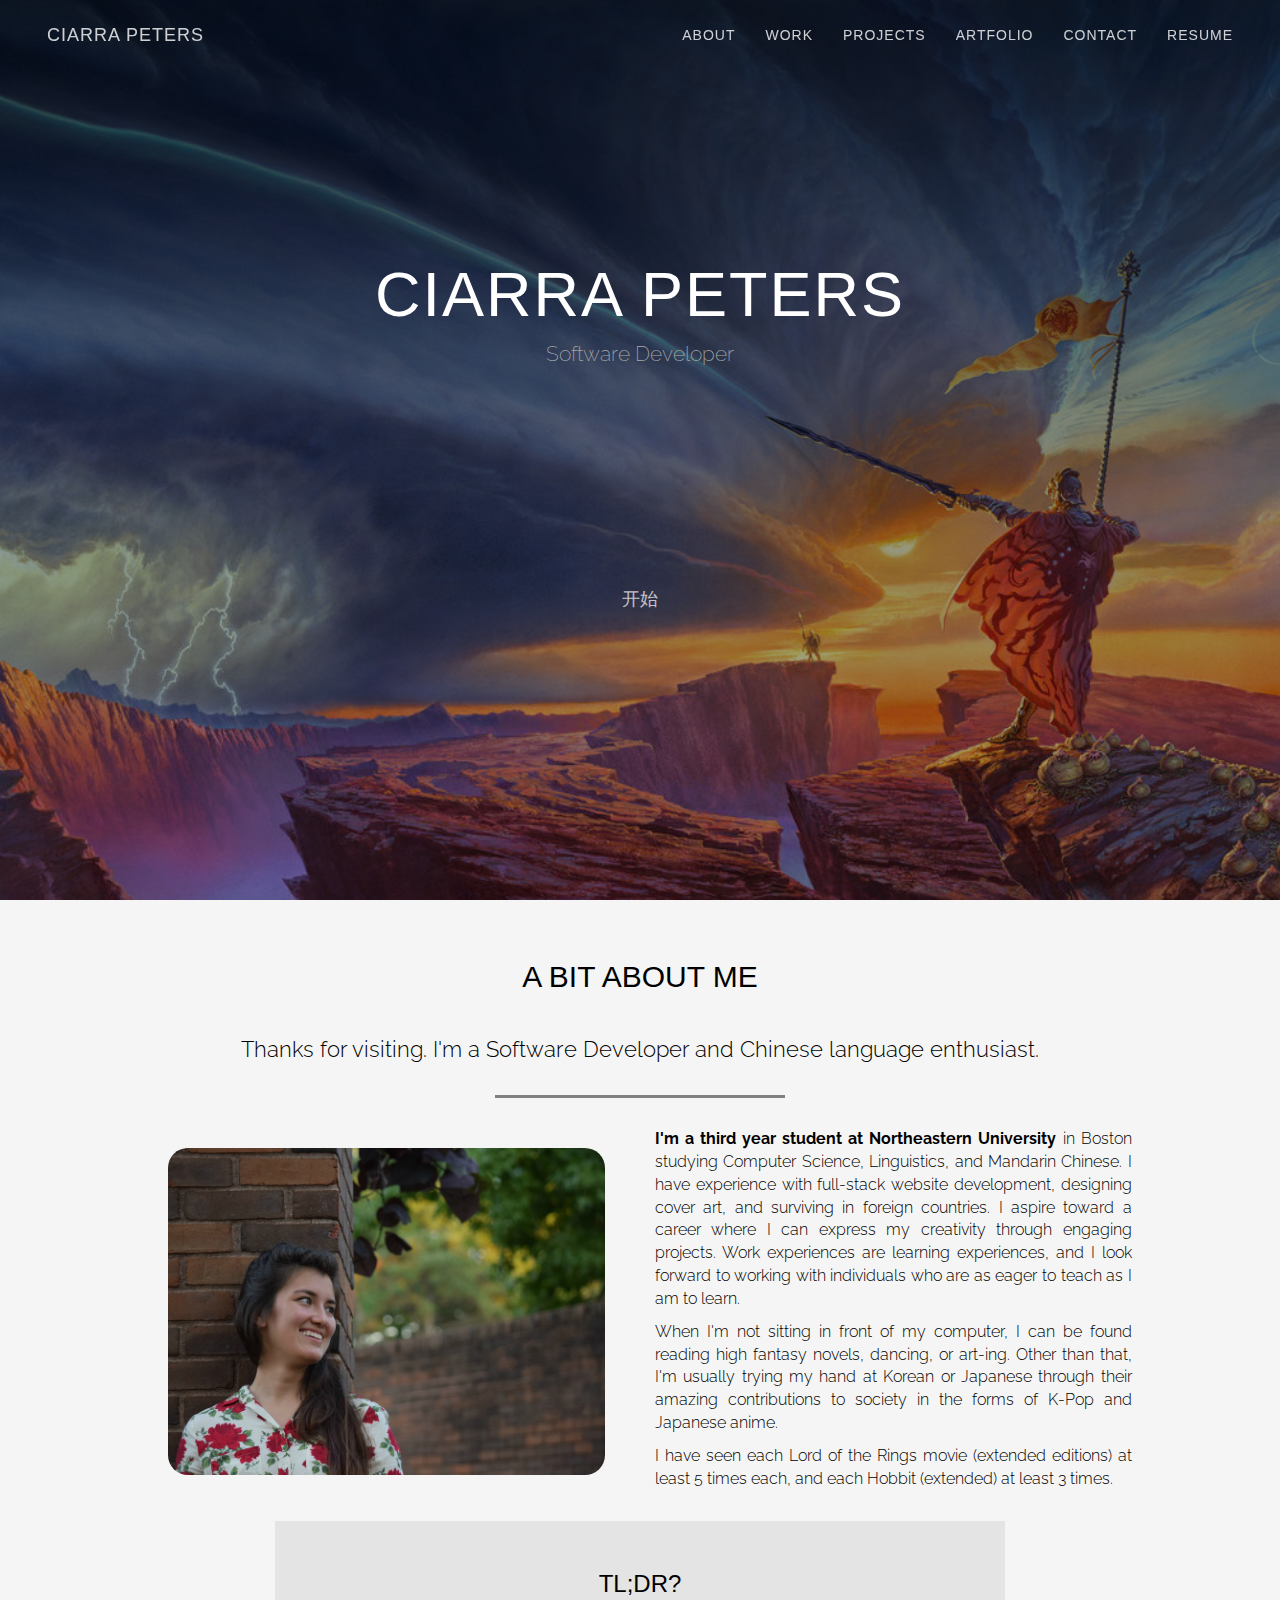
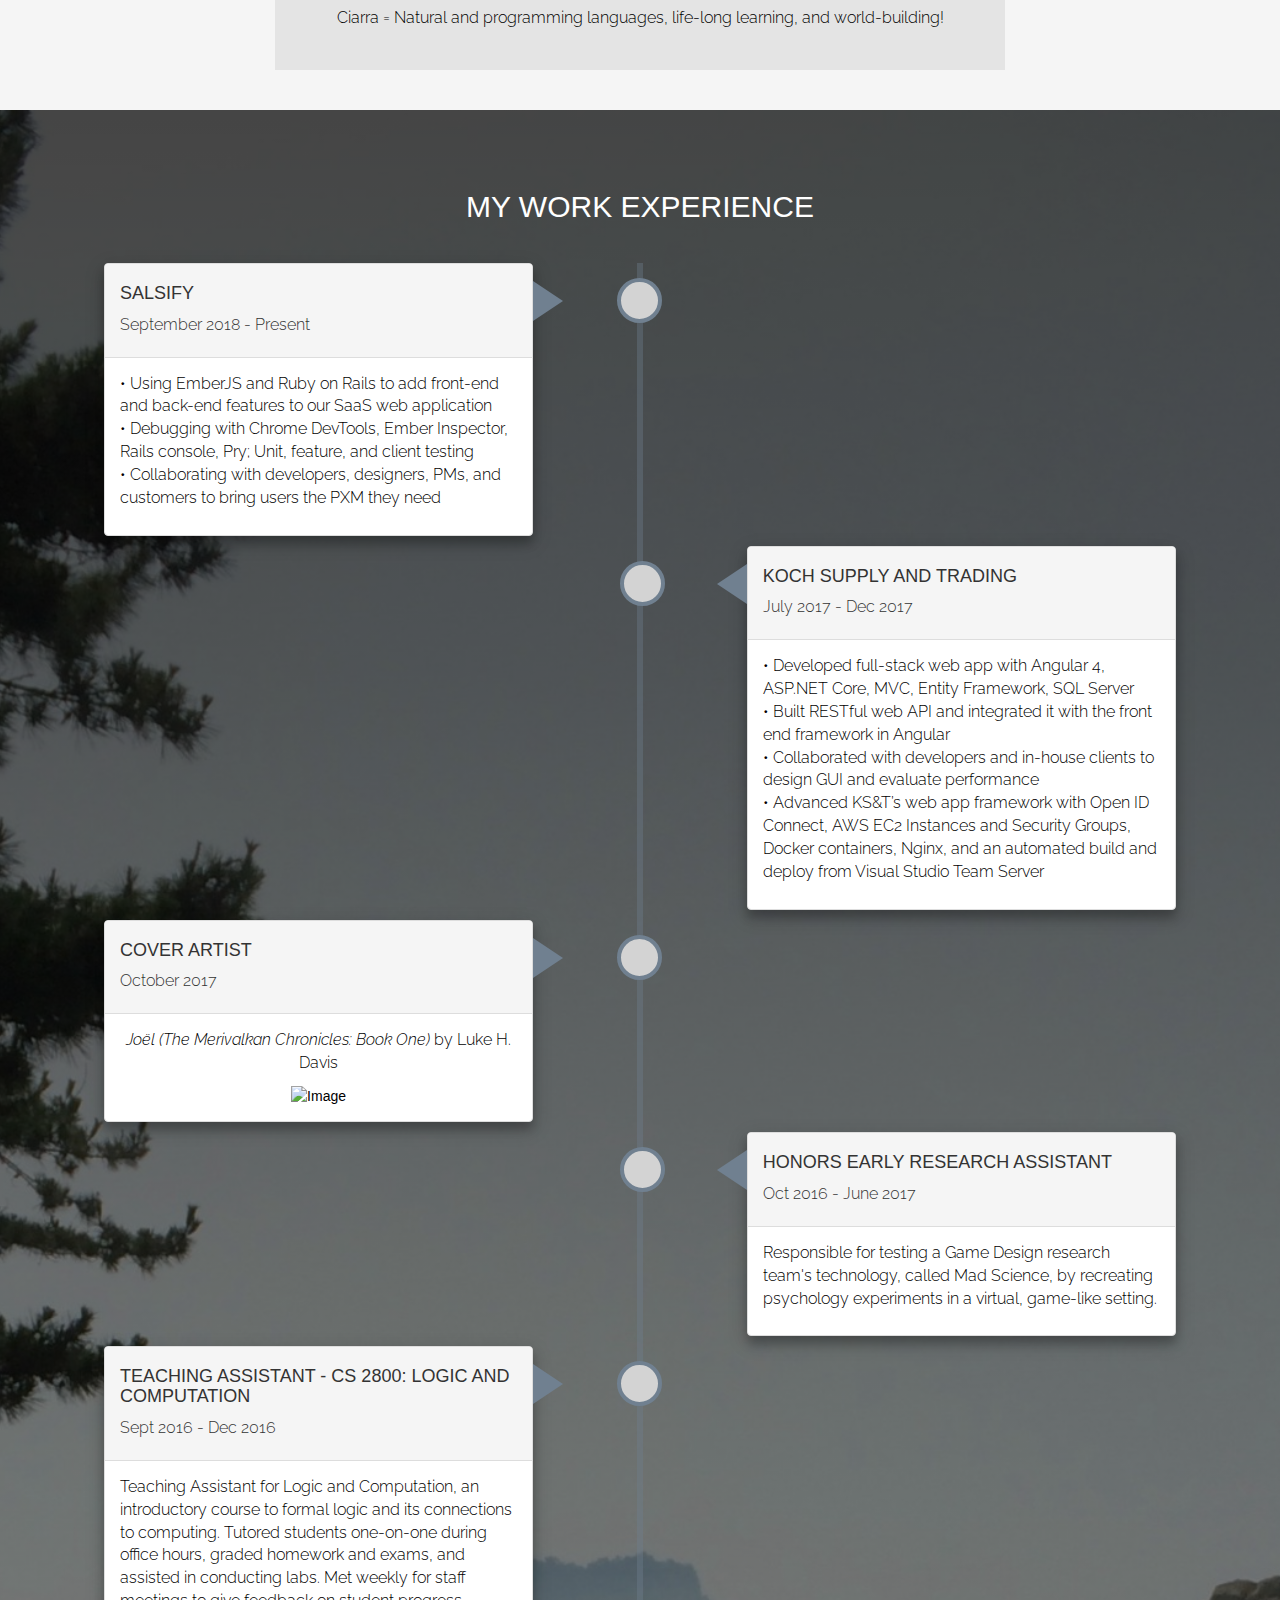
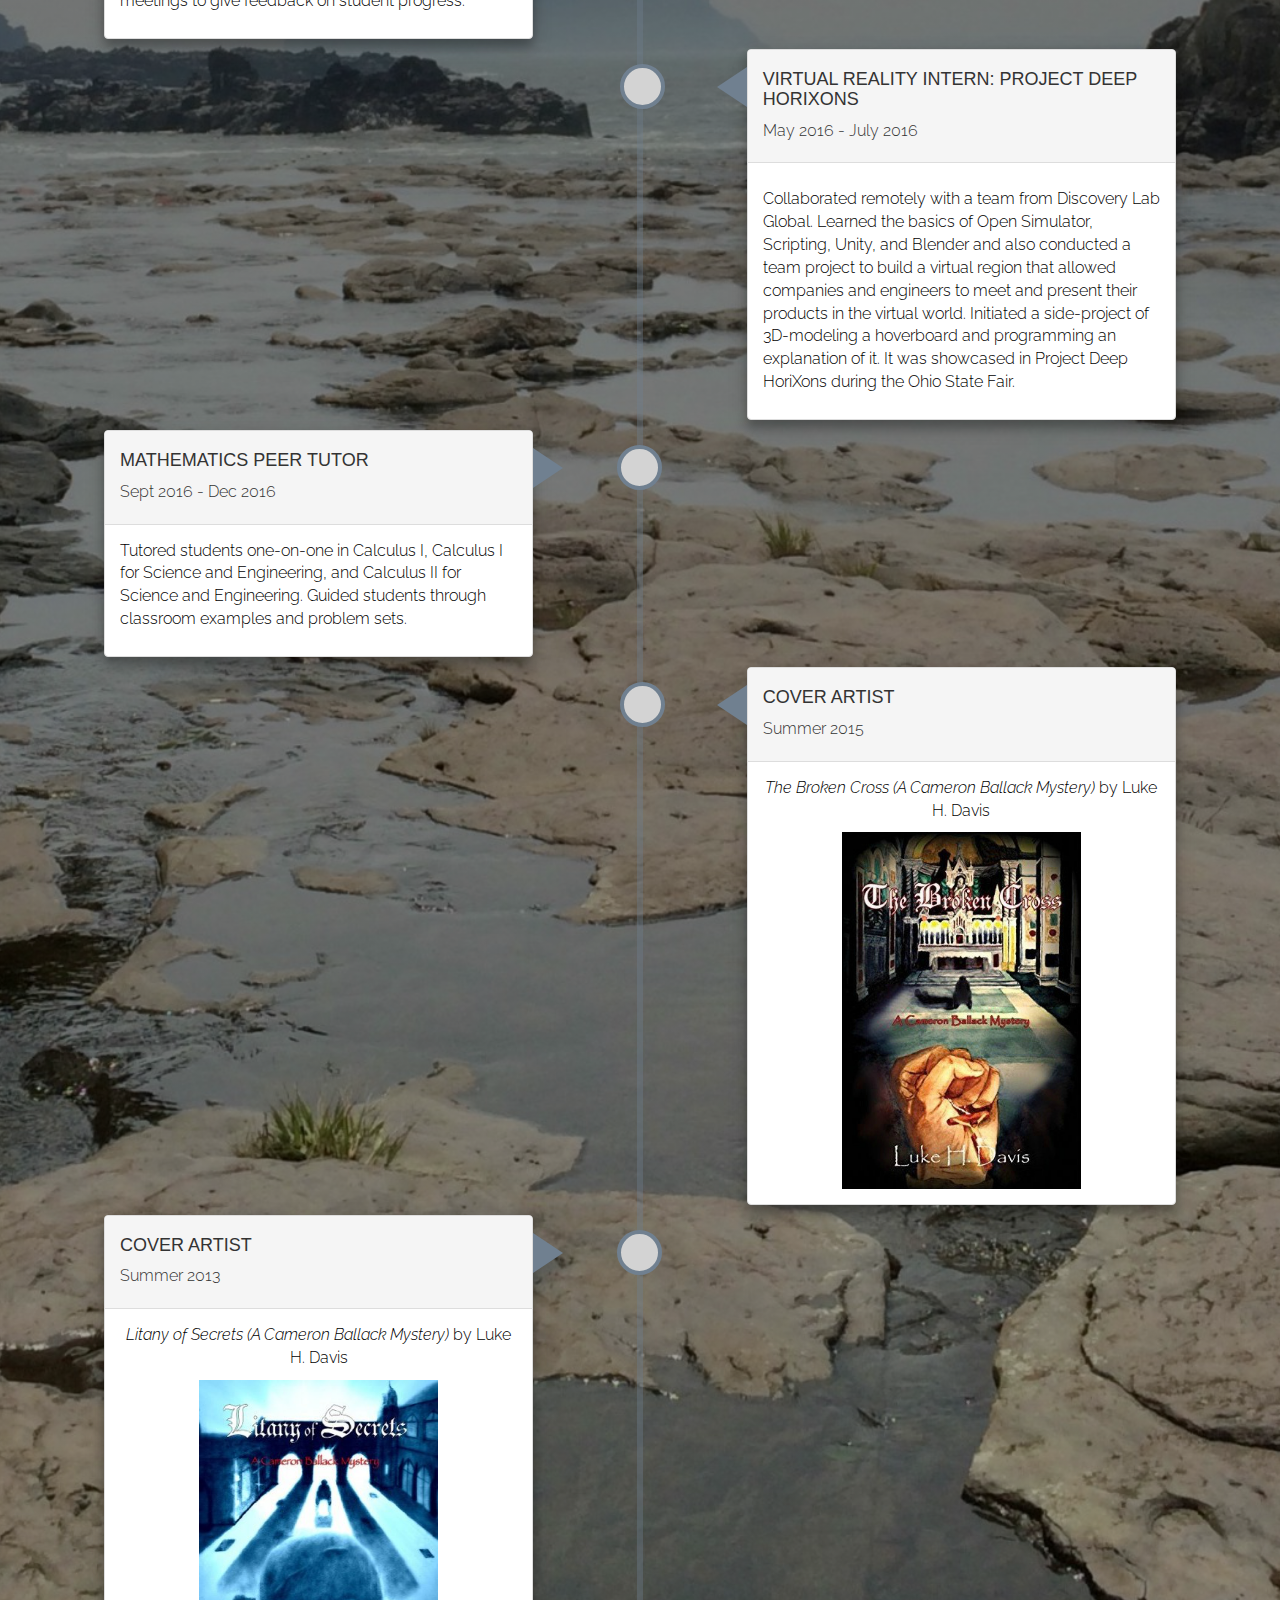
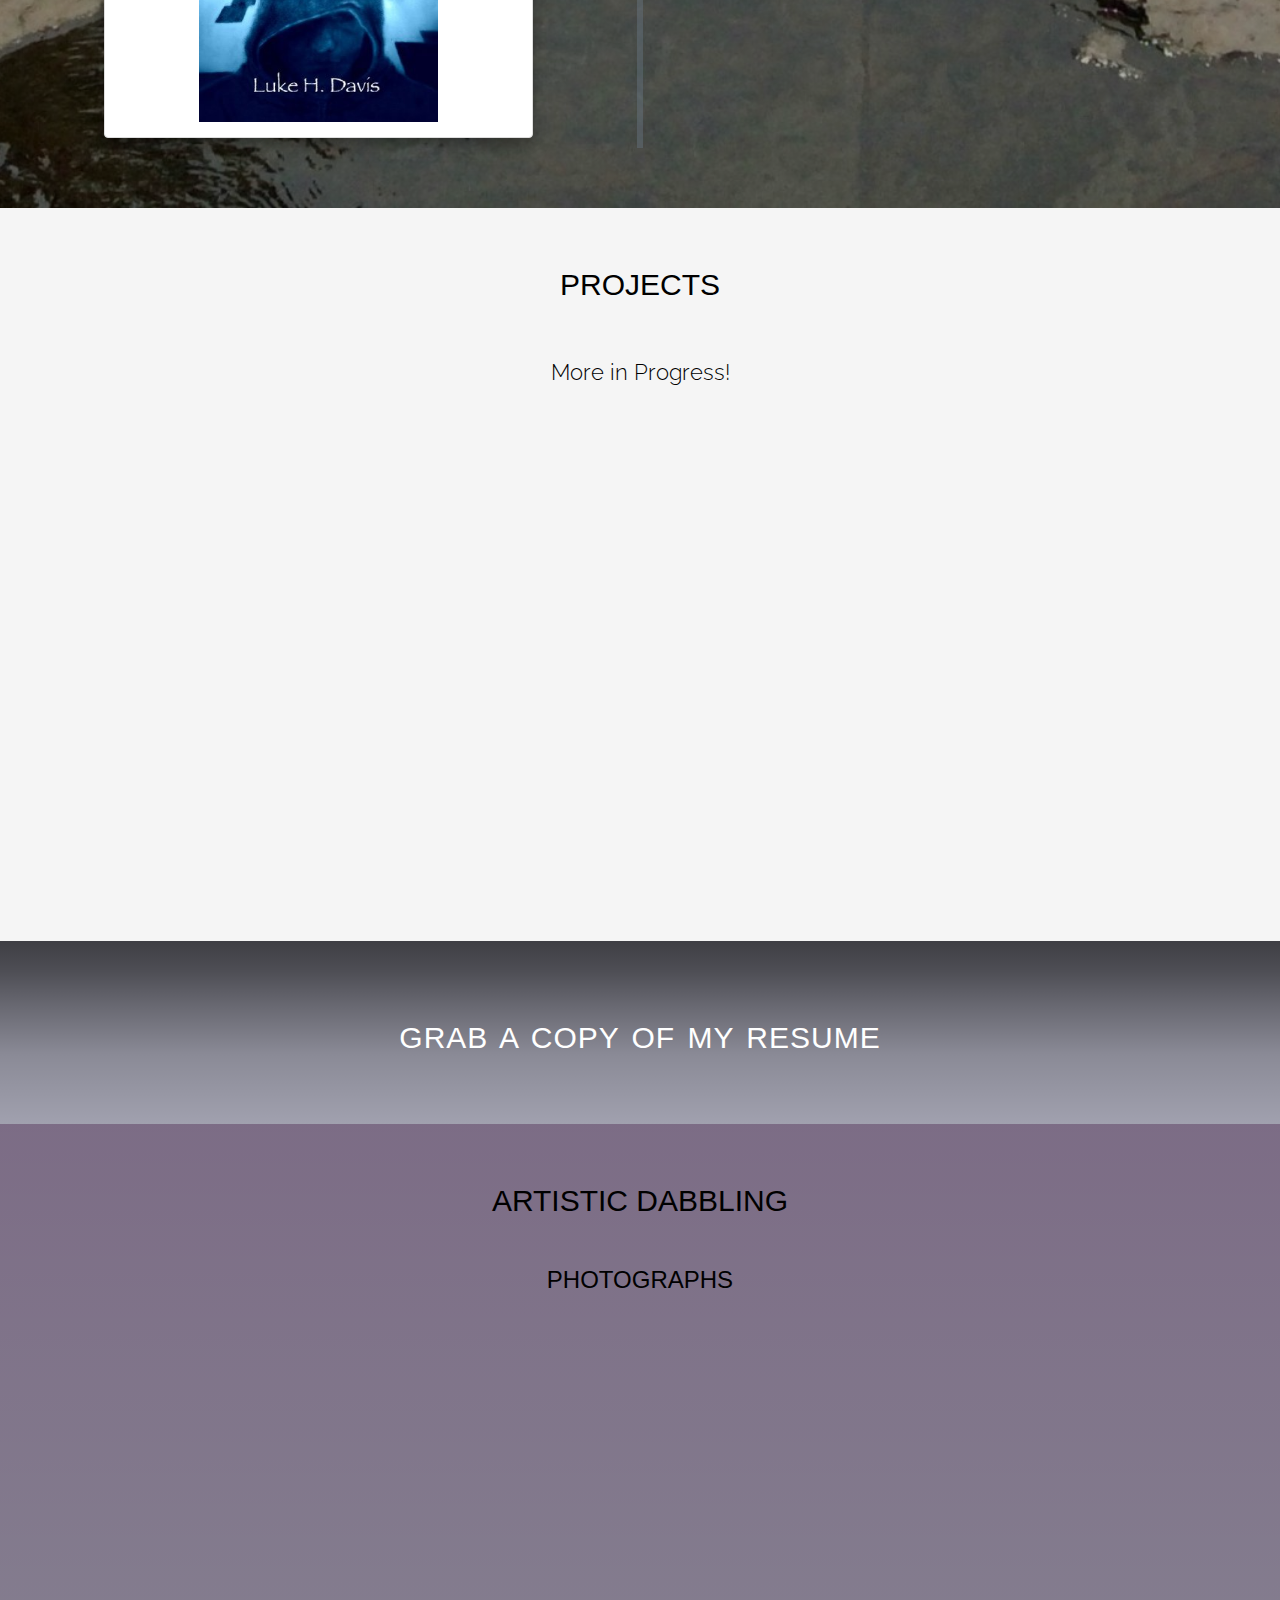
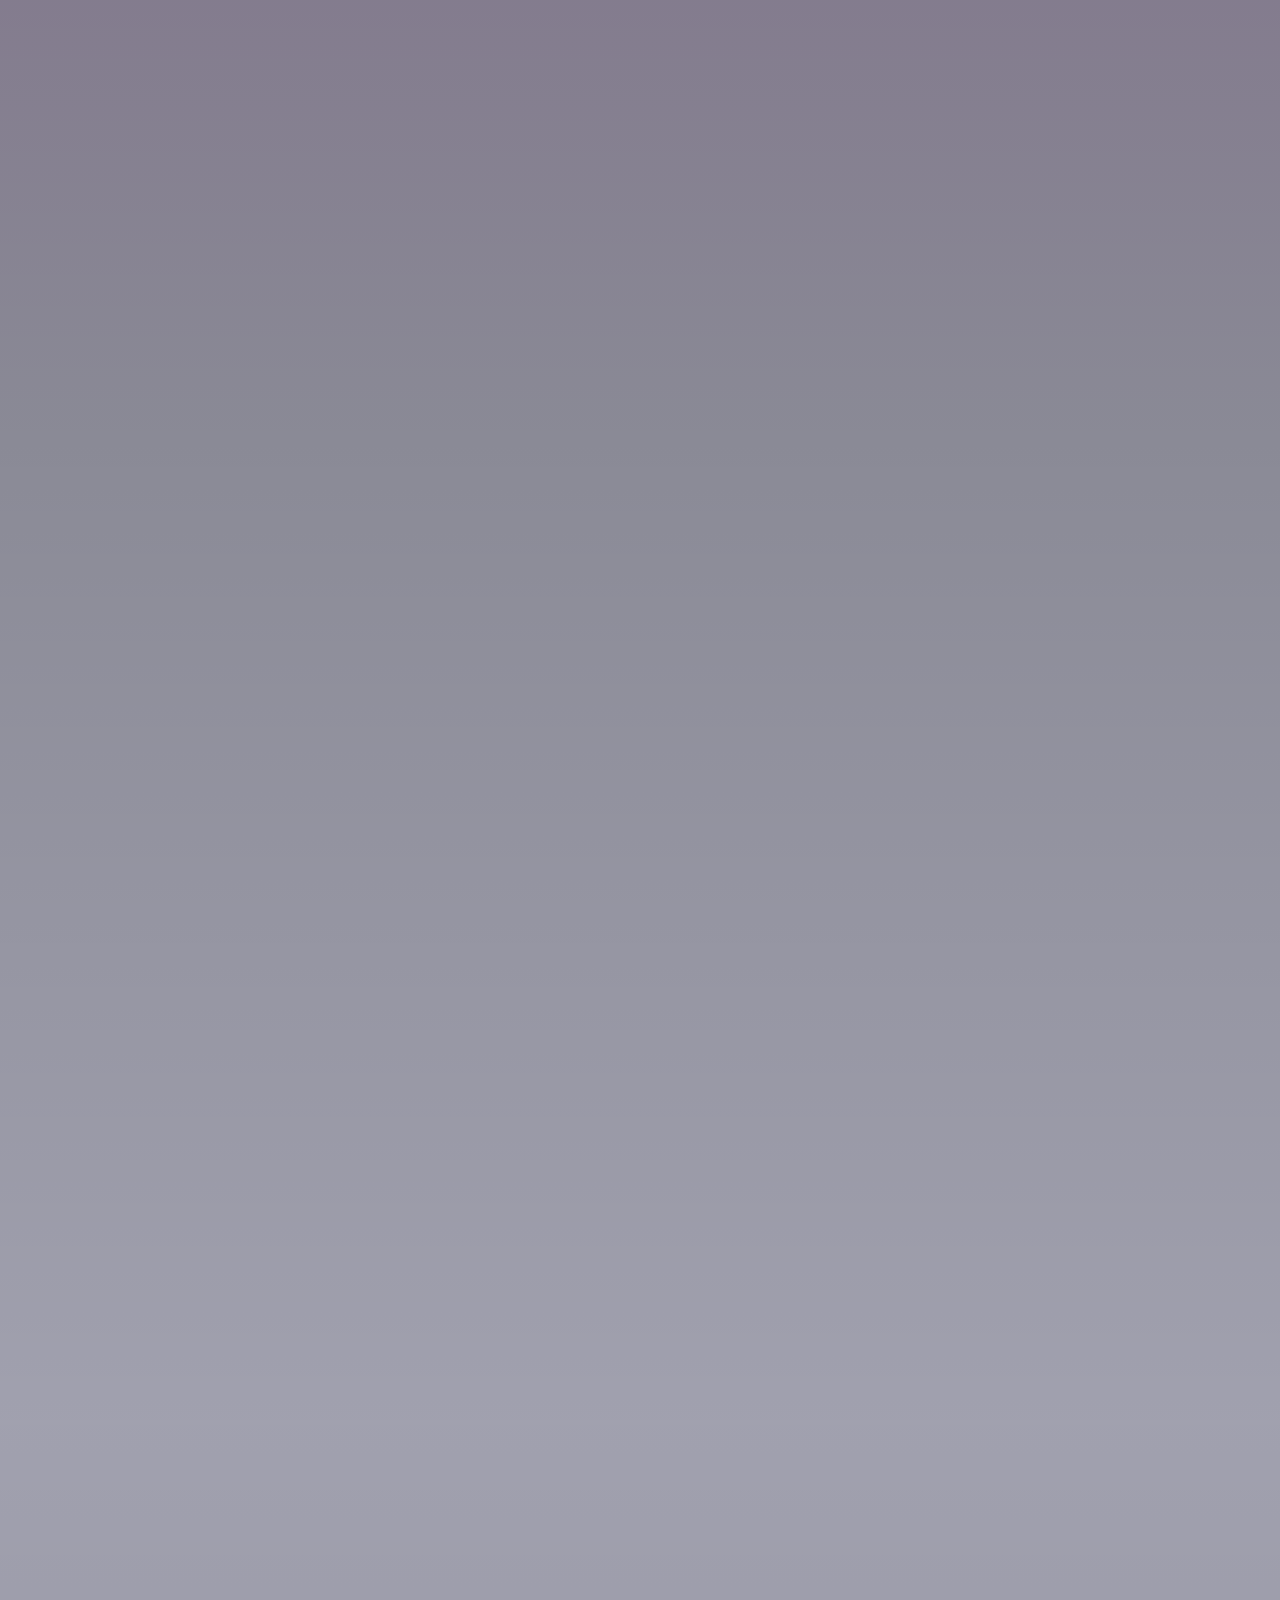
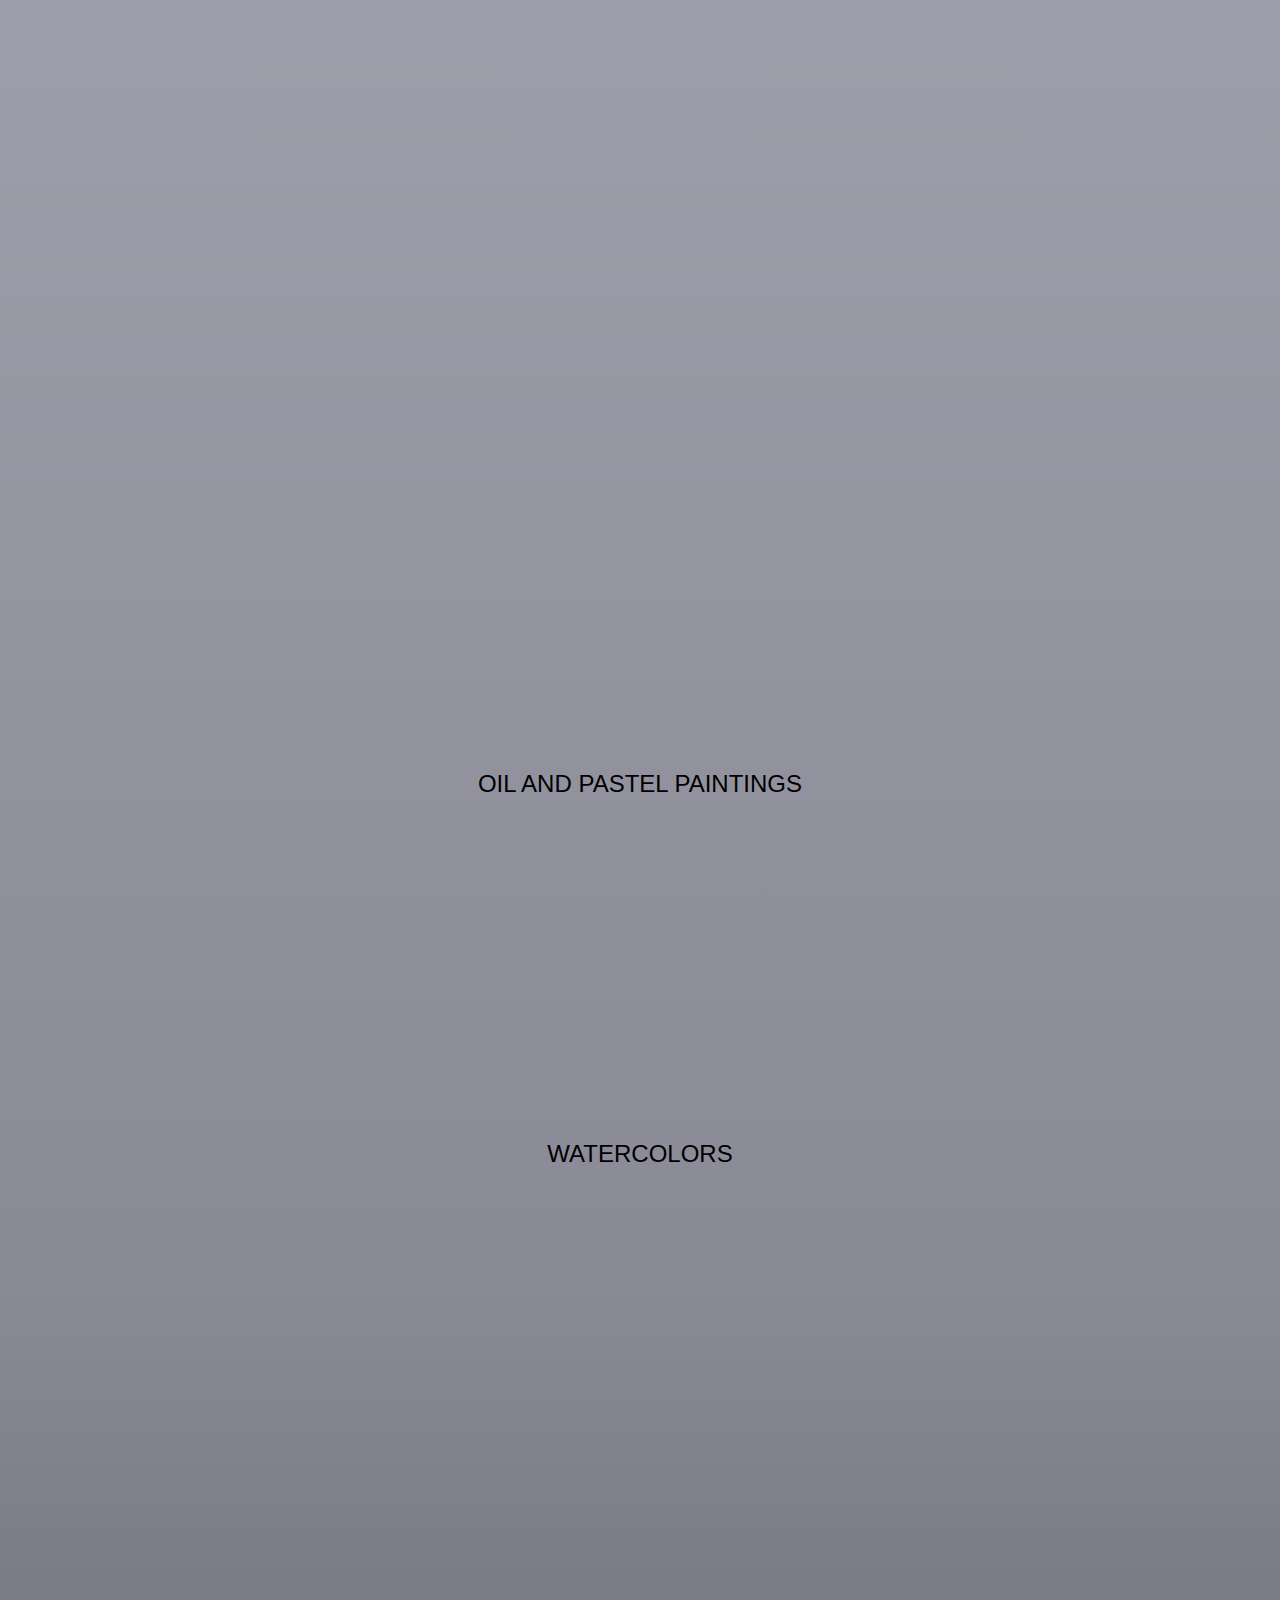
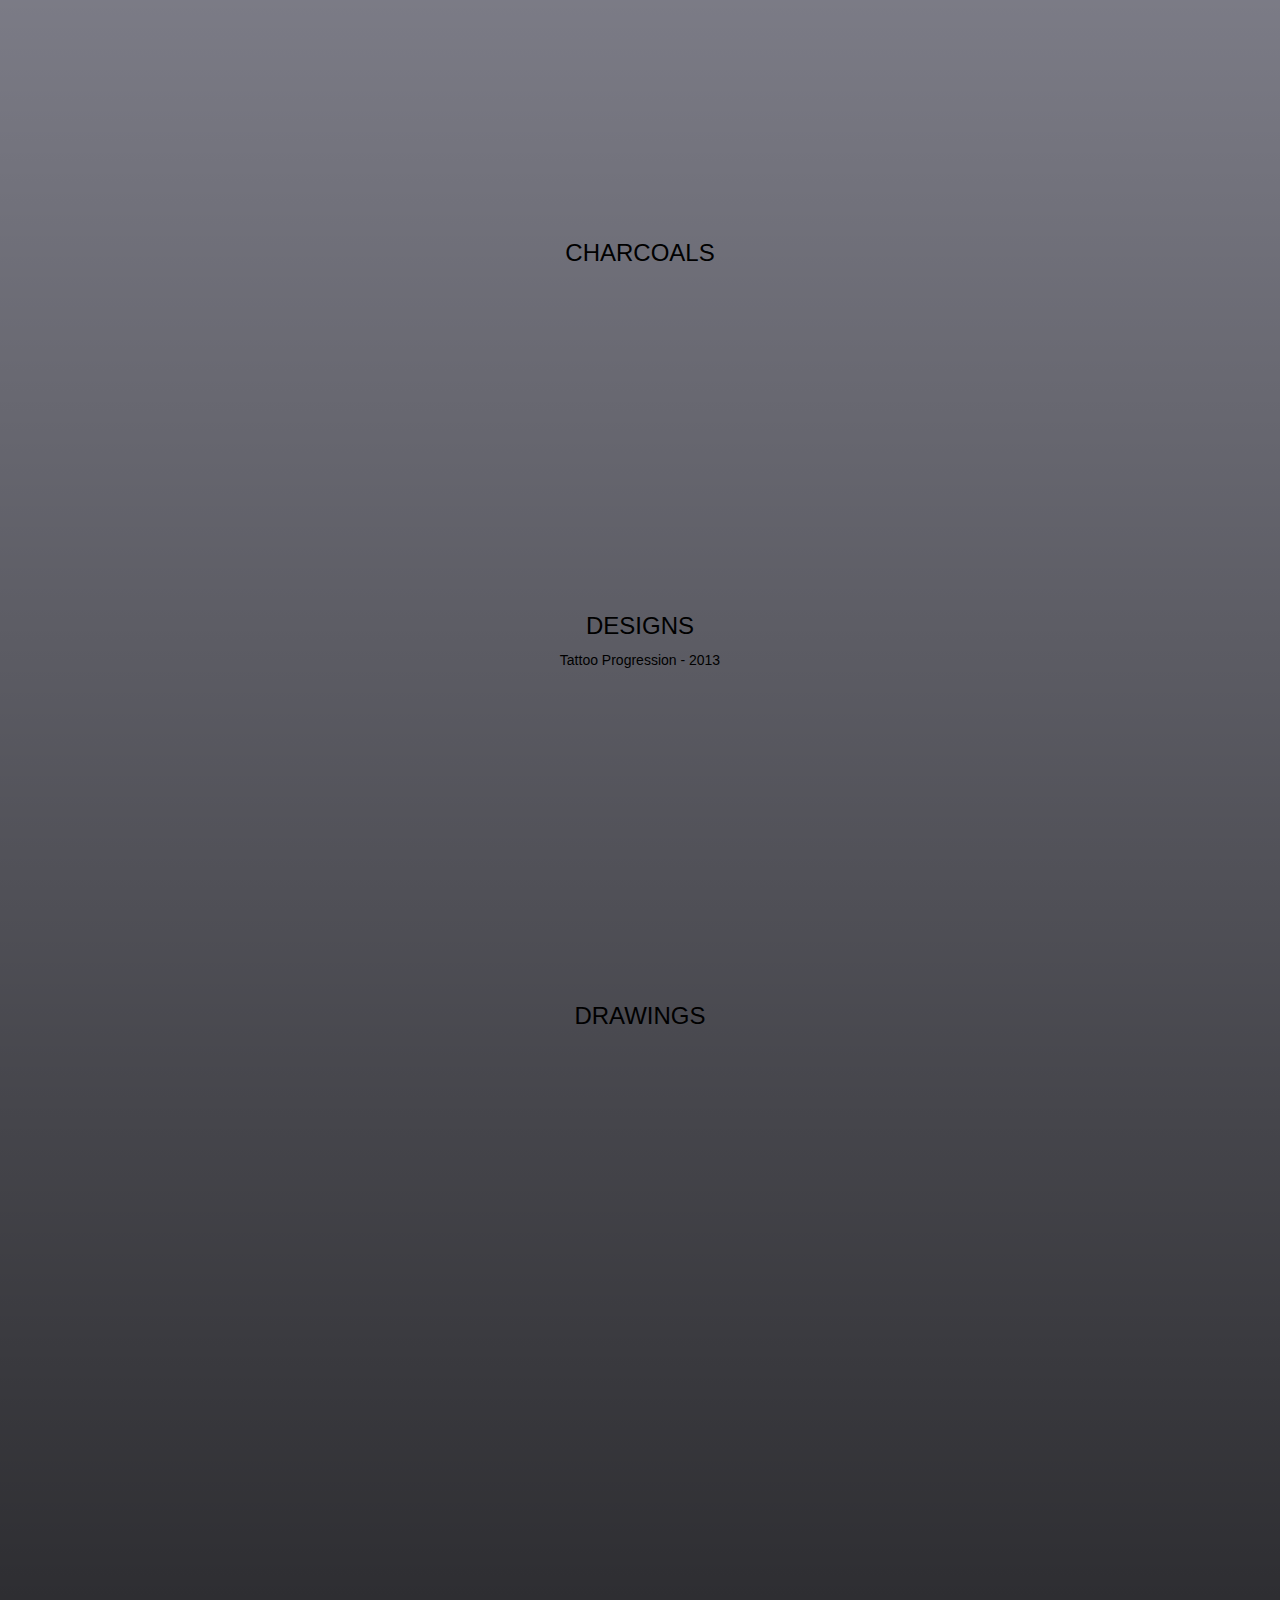
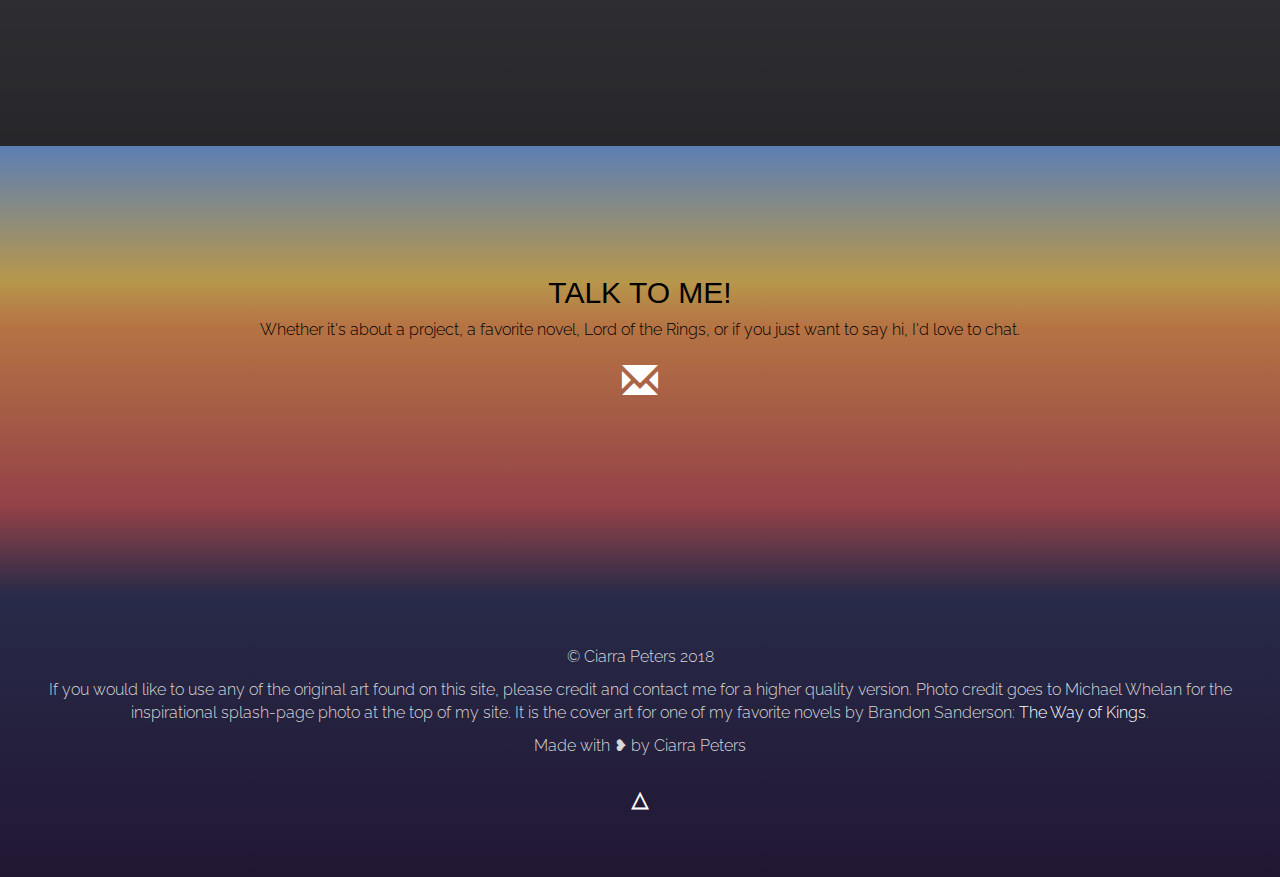
==== commit 69a00965: "Edited to add new coop and update resume" ====
--- a/index.html
+++ b/index.html
@@ -35,7 +35,8 @@
          			<li><a href="#experience">Work</a></li>
          			<li><a href="#projects">Projects</a></li>
          			<li><a href="#portfolio">Artfolio</a></li>
-         			<li><a href="#contact">Contact</a></li>
+					<li><a href="#contact">Contact</a></li>
+					<li><a href="photos/Resume.pdf">Resume</a></li>
          		</ul>
          	</div>
          </div>
@@ -47,7 +48,7 @@
 		<div class="overlay jumbotron">
 			<div class="intro-content">
 				<h1 class="animated fadeInDown">Ciarra Peters</h1>
-				<p class="animated fadeInUp">Software Developer &amp; Linguist</p>
+				<p class="animated fadeInUp">Software Developer</p>
 				<a class="scroll-down" href="#about" data-toggle="tooltip" title="Begin">开始</a>
 			</div>
 		</div>
@@ -59,7 +60,7 @@
 	<section id="about" class="overlay">
 		<div class="container">
 			<h2 class="heading">A Bit About Me</h2>
-			<p class="subheading">Thanks for visiting. I'm a Software Developer, Linguist, and Chinese language enthusiast.</p>
+			<p class="subheading">Thanks for visiting. I'm a Software Developer and Chinese language enthusiast.</p>
 			<span class="divider text-center"></span>
 			<div class="row">
 				<div class="col-sm-1">
@@ -87,9 +88,9 @@
 			<br>
 			<div class="row text-center">
 				<div id="tldr">
-					<h3>Too long; didn't read?</h3>
+					<h3>Tl;dr?</h3>
 					<p>
-						Ciarra = Travel, design, foreign languages, and life-long learning!
+						Ciarra = Natural and programming languages, life-long learning, and world-building!
 					</p>
 				</div>
 			</div>
@@ -116,12 +117,39 @@
 							<div class="timepiece-left left">
 								<div class="images panel panel-default">
 									<div class="panel-heading">
-										<h4>Koch Supply and Trading Co-op</h4>
+										<h4>Salsify</h4>
+										<p>September 2018 - Present</p>
+									</div>
+									<div class="panel-body">
+										<p>
+												•	Using EmberJS and Ruby on Rails to add front-end and back-end features to our SaaS web application<br>
+												•	Debugging with Chrome DevTools, Ember Inspector, Rails console, Pry; Unit, feature, and client testing<br>
+												•	Collaborating with developers, designers, PMs, and customers to bring users the PXM they need
+										</p>
+									</div>
+								</div>
+							</div>
+
+						</div>
+					</div>
+
+
+					<div class="row">
+						<div class="col-md-7">
+						</div>
+
+						<div class="col-sm-5">
+
+							<div class="timepiece-right right">
+								<div class="images panel panel-default">
+									<div class="panel-heading">
+										<h4>Koch Supply and Trading</h4>
 										<p>July 2017 - Dec 2017</p>
 									</div>
 									<div class="panel-body">
 										<p>
 												•	Developed full-stack web app with Angular 4, ASP.NET Core, MVC, Entity Framework, SQL Server<br>
+												•	Built RESTful web API and integrated it with the front end framework in Angular<br>
 												•	Collaborated with developers and in-house clients to design GUI and evaluate performance<br>
 												•	Advanced KS&T’s web app framework with Open ID Connect, AWS EC2 Instances and Security Groups, Docker containers, Nginx, and an automated build and deploy from Visual Studio Team Server
 										</p>
@@ -134,12 +162,9 @@
 
 
 					<div class="row">
-						<div class="col-md-7">
-						</div>
-
-						<div class="col-sm-5">
-
-							<div class="timepiece-right right">
+						<div class="col-md-5">
+
+							<div class="timepiece-left left">
 								<div class="images panel panel-default">
 									<div class="panel-heading">
 										<h4>Cover Artist</h4>
@@ -150,31 +175,6 @@
 										<a href="https://www.amazon.com/Jo%C3%ABl-Merivalkan-Chronicles-Book-One/dp/099840005X/ref=sr_1_1?ie=UTF8&qid=1516654590&sr=8-1&keywords=joel+luke+h+davis">
 											<img class="image" src="photos/joel.jpg" alt="Image">
 										</a>
-										<br><br>
-										<p><i>A Shattered Peace (A Cameron Ballack Mystery)</i> by Luke H. Davis</p>
-										<a href="https://www.amazon.com/Shattered-Peace-Cameron-Ballack-Mystery/dp/0998400041/ref=sr_1_1?ie=UTF8&qid=1516706684&sr=8-1&keywords=a+shattered+peace+luke+h+davis">
-											<img class="image" src="photos/shatteredpeace.jpg" alt="Image">
-										</a>
-									</div>
-								</div>
-							</div>
-
-						</div>
-					</div>
-
-
-					<div class="row">
-						<div class="col-md-5">
-
-							<div class="timepiece-left left">
-								<div class="images panel panel-default">
-									<div class="panel-heading">
-										<h4>Peer Tutor - Ling 1250: Intro to Linguistics</h4>
-										<p>May 2017 - June 2017</p>
-									</div>
-									<div class="panel-body">
-										<p>Tutor students one-on-one about on Introductory Linguistics 
-											topics from Phonetics, Phonology, Morphology, and Syntax.</p>
 									</div>
 								</div>
 							</div>
@@ -306,38 +306,8 @@
 				<h2 class="heading">Projects</h2>
 				<p class="subheading">More in Progress!</p>
 			</div>
-
-			<div class="row">
-				<div class="col-sm-4">
-					<div data-toggle="modal" data-target="#modal1">
-						<img class="images slideanim" src="photos/ChanguagePicedit.png" alt="image">
-					</div>
-					<div class="modal fade" id="modal1" role="dialog">
-						<div class="modal-dialog">
-							<div class="modal-content">
-								<div class="modal-header">
-									<button type="button" class="close" data-dismiss="modal">&times;</button>
-									<h4 class="modal-title">NEU Chinese Language Table</h4>
-									<p>Club Website</p>
-								</div>
-								<div class="modal-body">
-									<img class="img-responsive" src="photos/ChanguagePicedit.png" alt="image">
-									<p>While serving on the eBoard of the Northeastern University Chinese Language Table Club,
-										I designed and built the club website from the ground up. I continue to serve as
-										Webmaster for the club and maintain the website.
-									</p>
-									<p>
-										<a href="http://neuchanguagetable.github.io" class="visit">Visit Site</a>
-									</p>
-								</div>
-								<div class="modal-footer">
-									<button type="button" class="btn btn-default" data-dismiss="modal">Close</button>
-								</div>
-							</div>
-						</div>
-					</div>
-				</div>
-
+				<div class="col-sm-2">
+				</div>
 				<div class="col-sm-4">
 					<div data-toggle="modal" data-target="#modal2">
 						<img class="images slideanim" src="photos/PersonalWebsiteedit.jpg" alt="image">
@@ -394,6 +364,8 @@
 							</div>
 						</div>
 					</div>
+				</div>
+				<div class="col-sm-2">
 				</div>
 			</div>
 
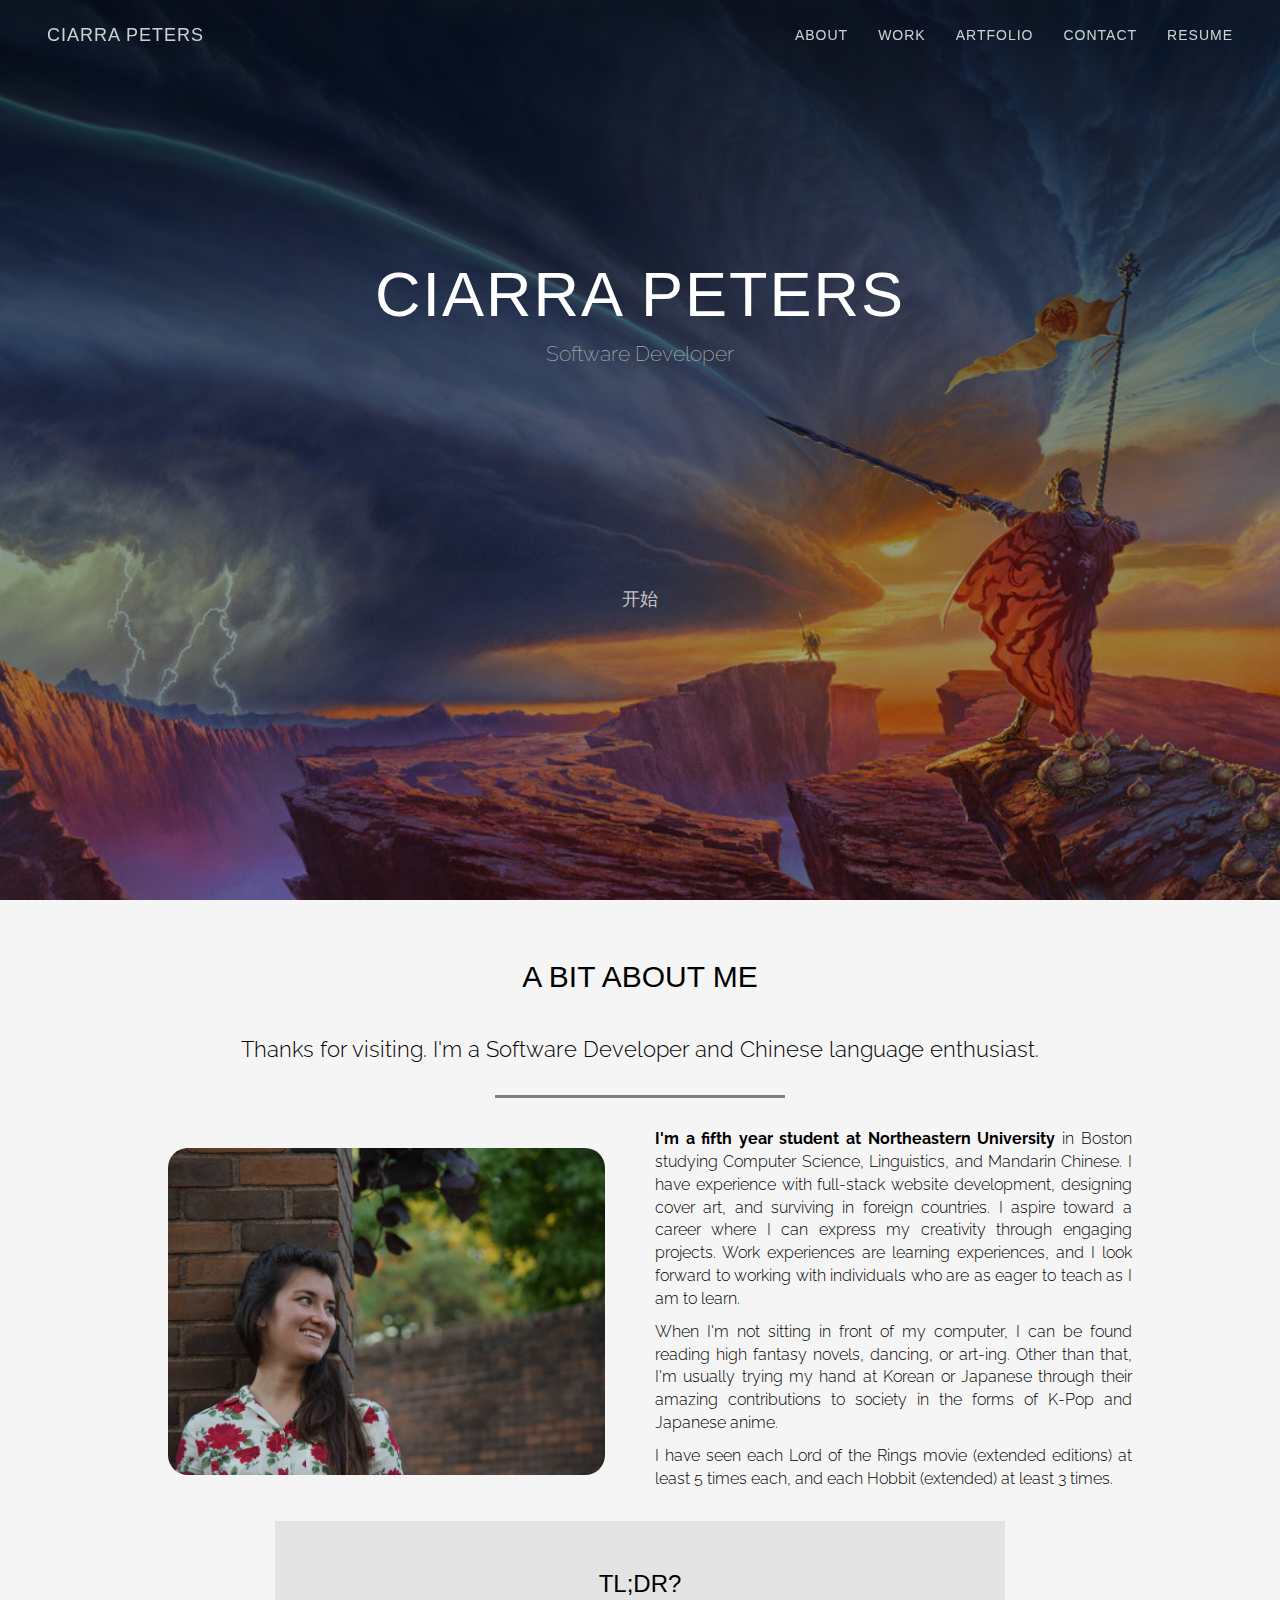
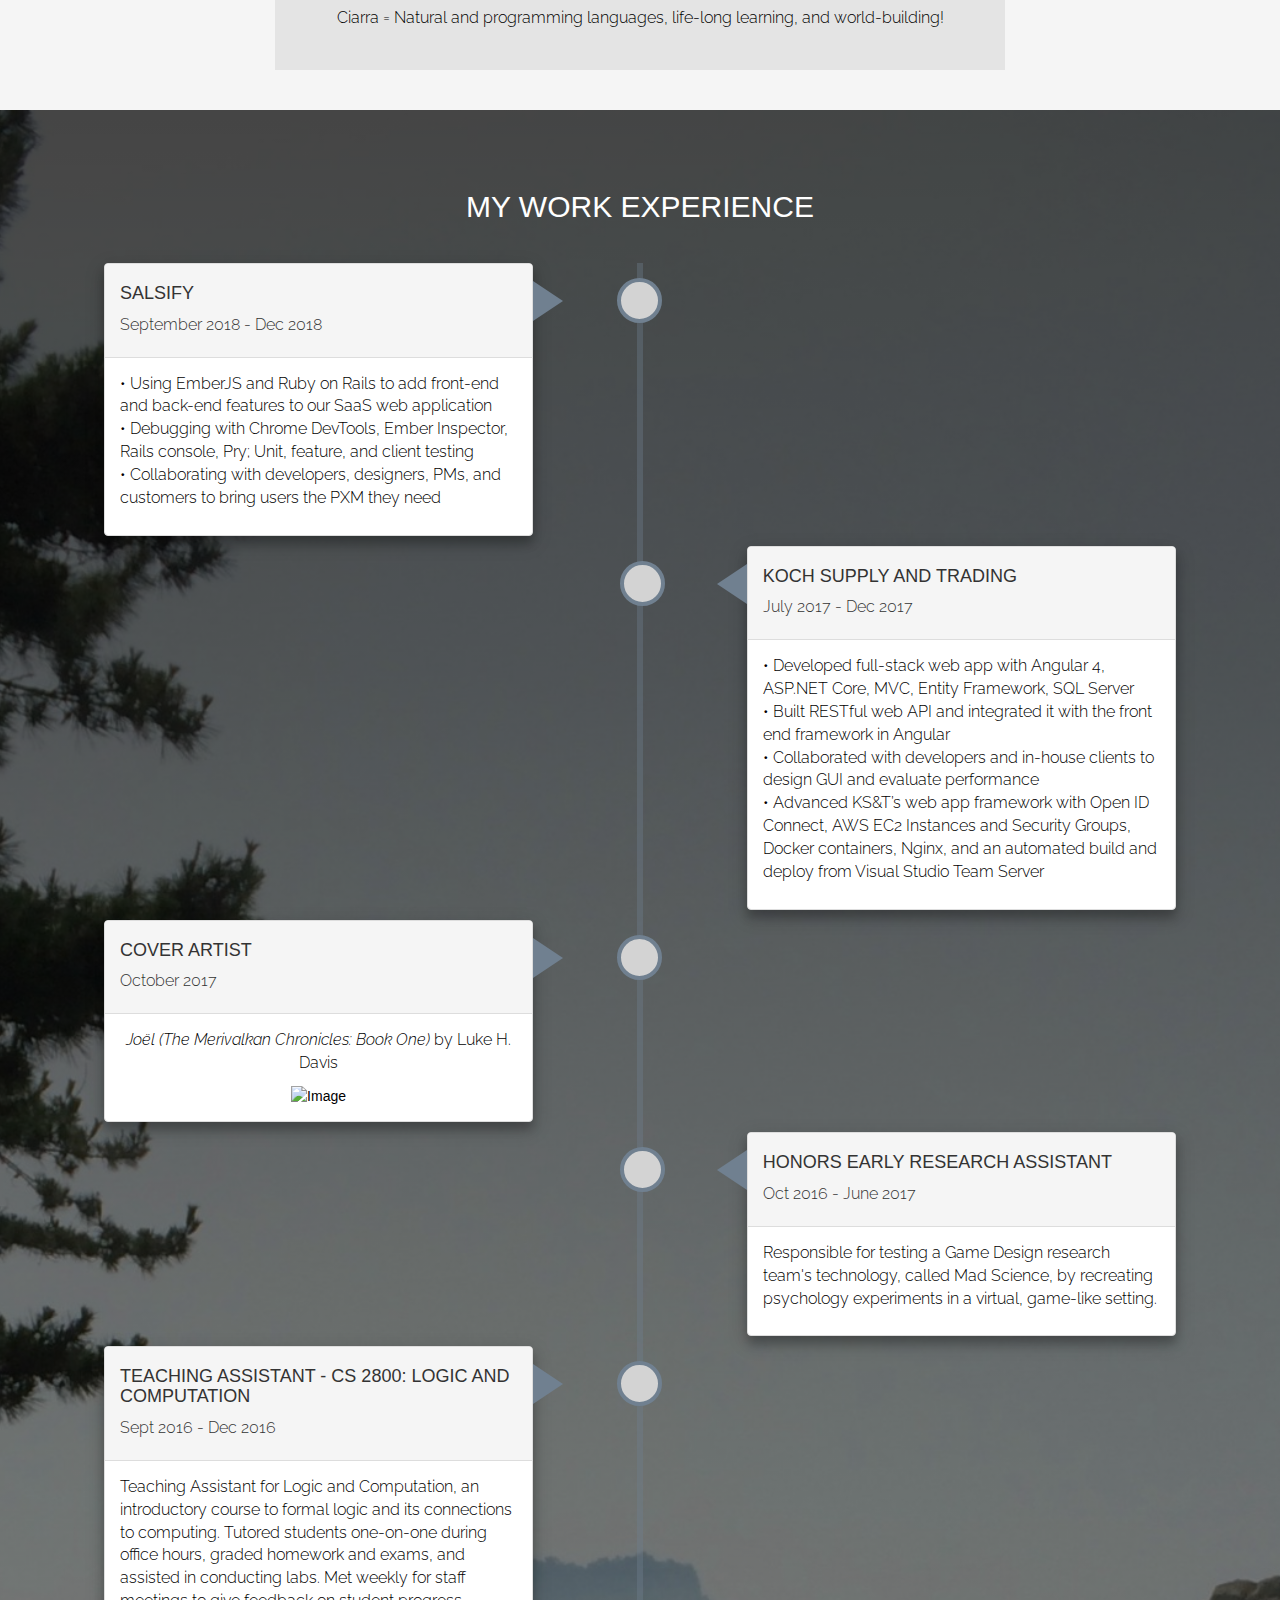
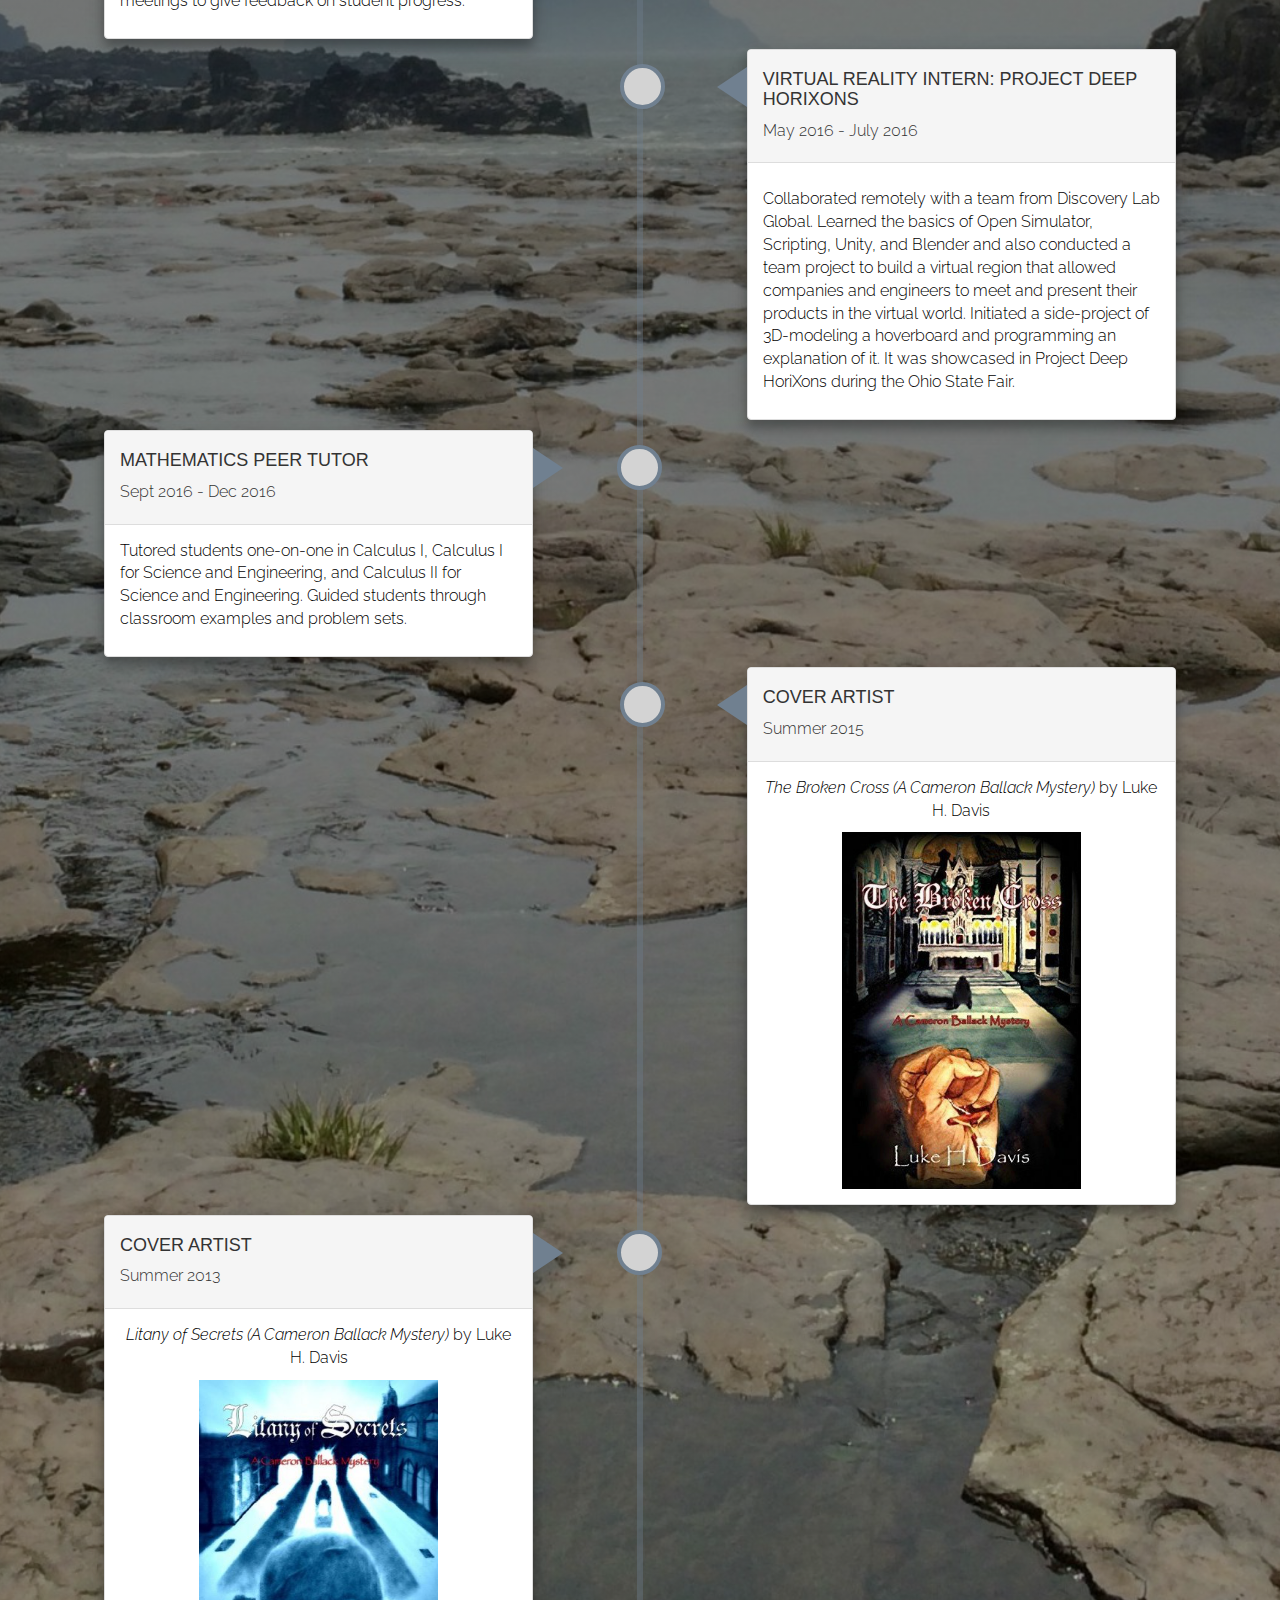
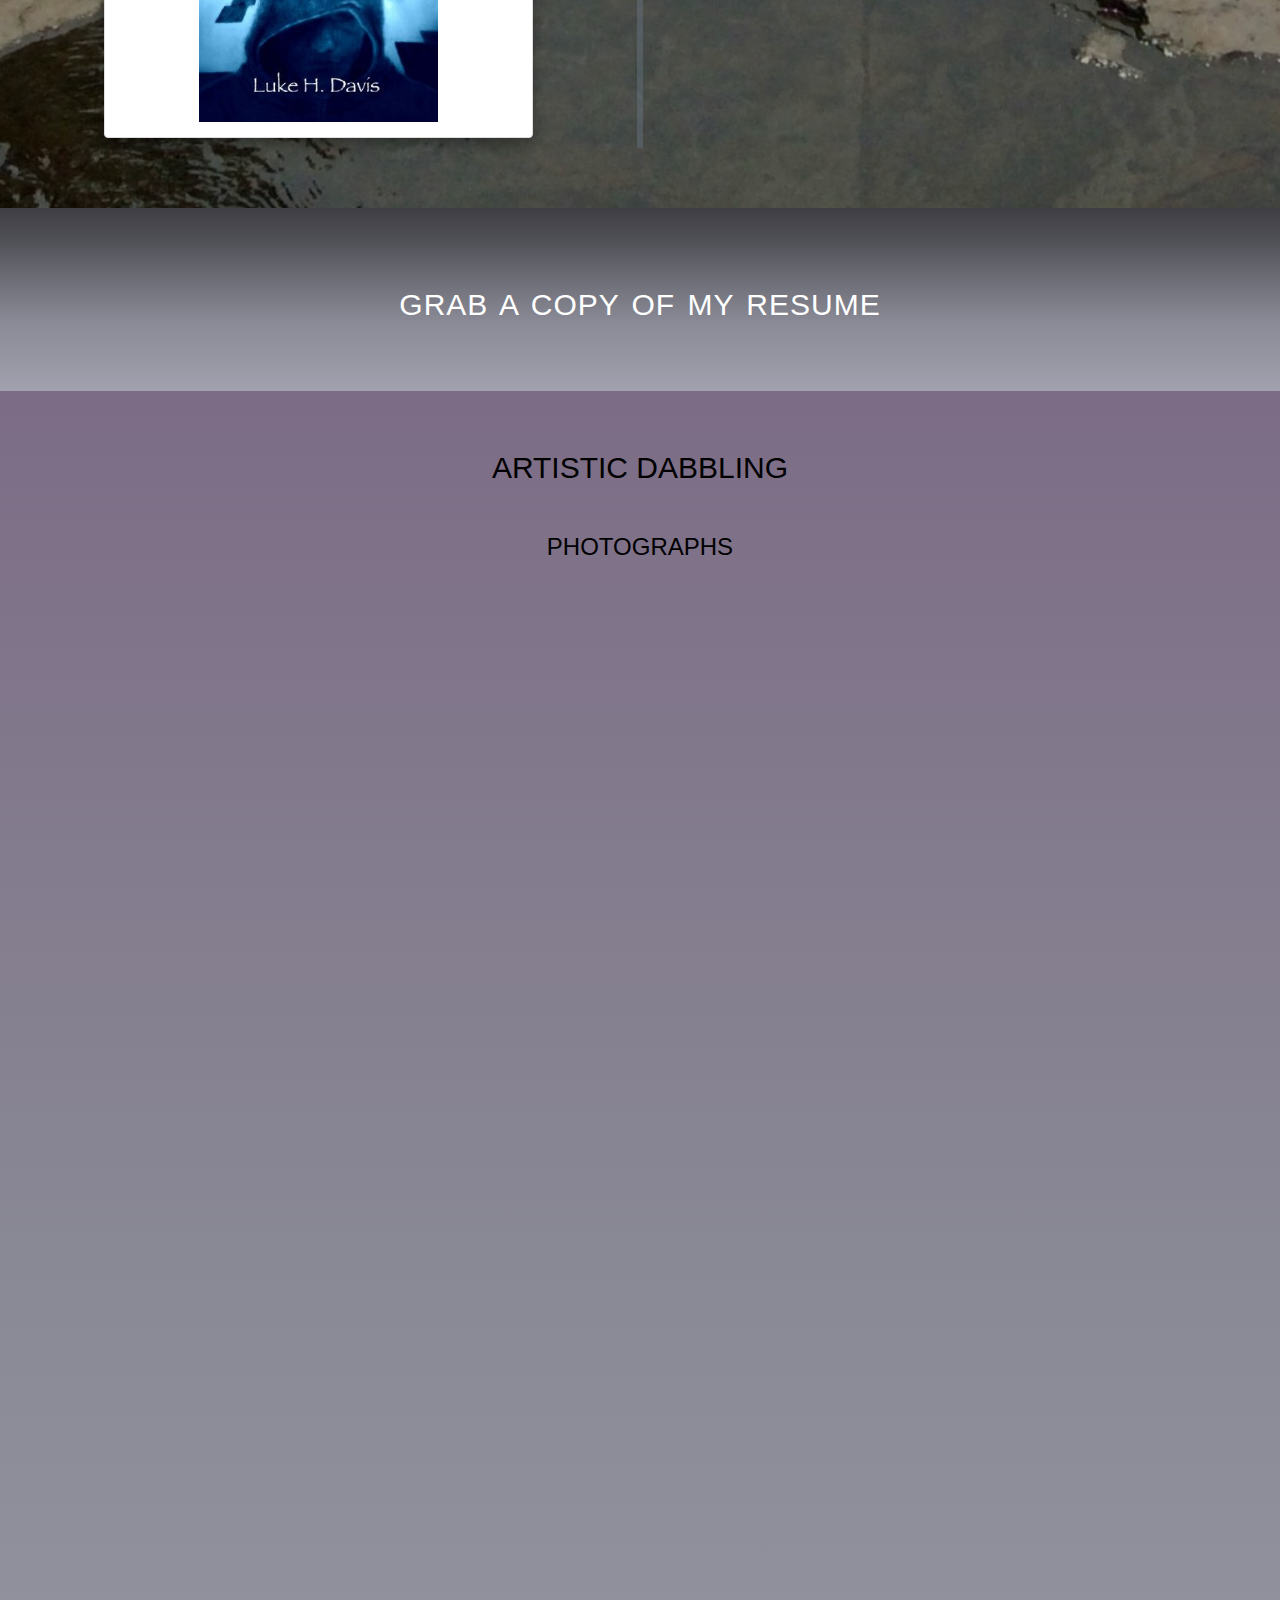
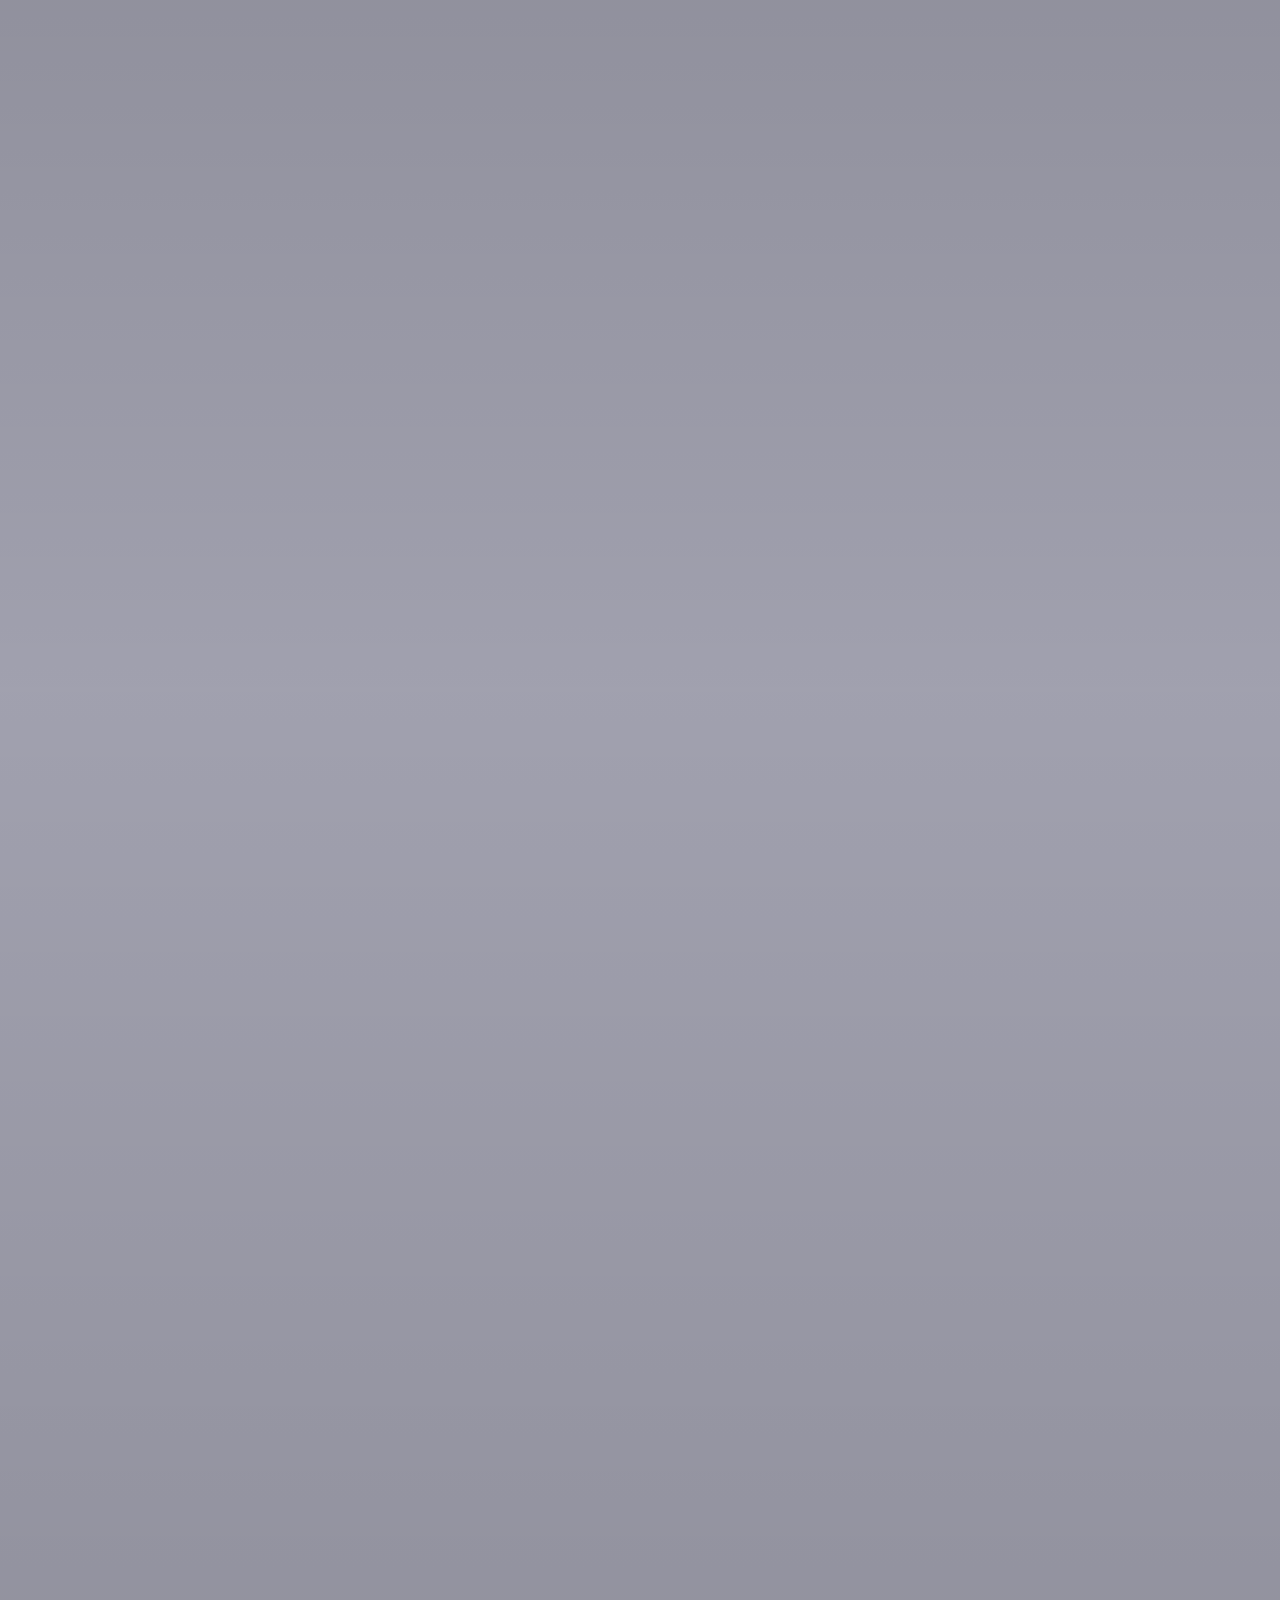
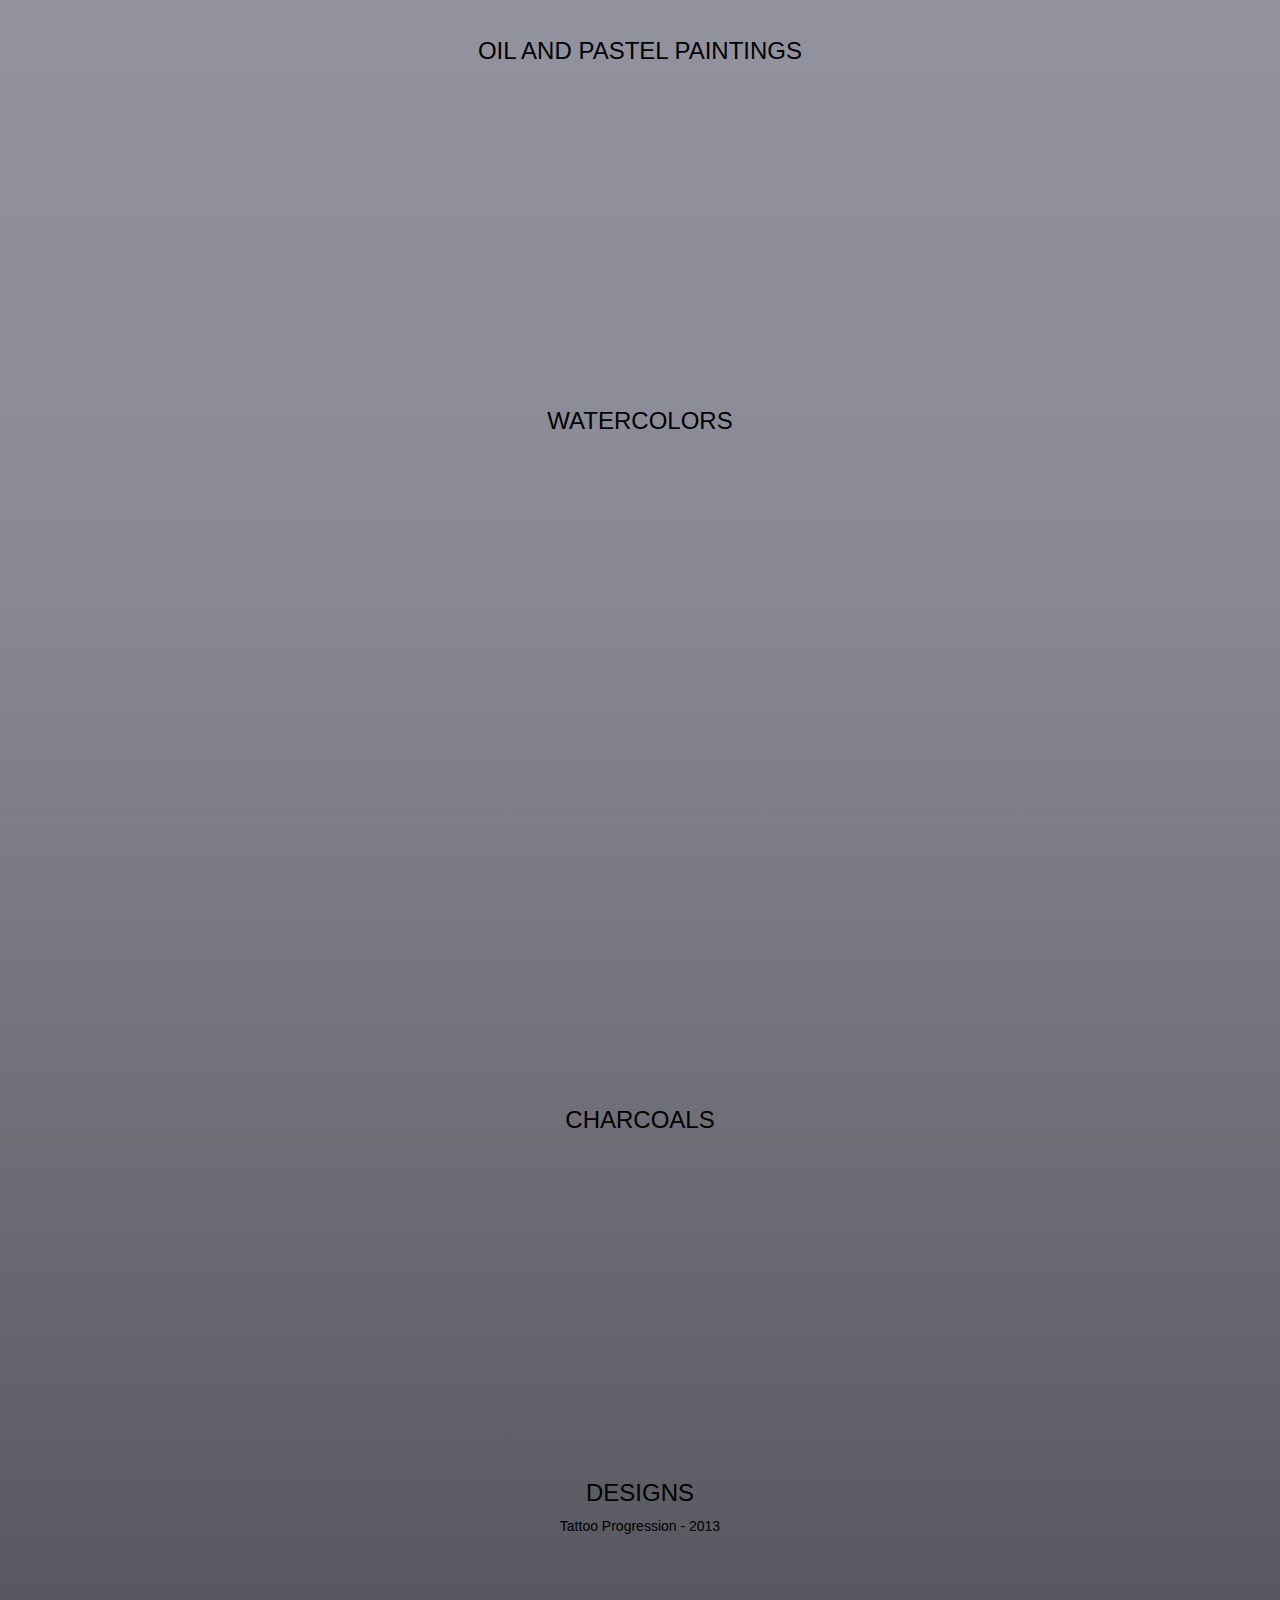
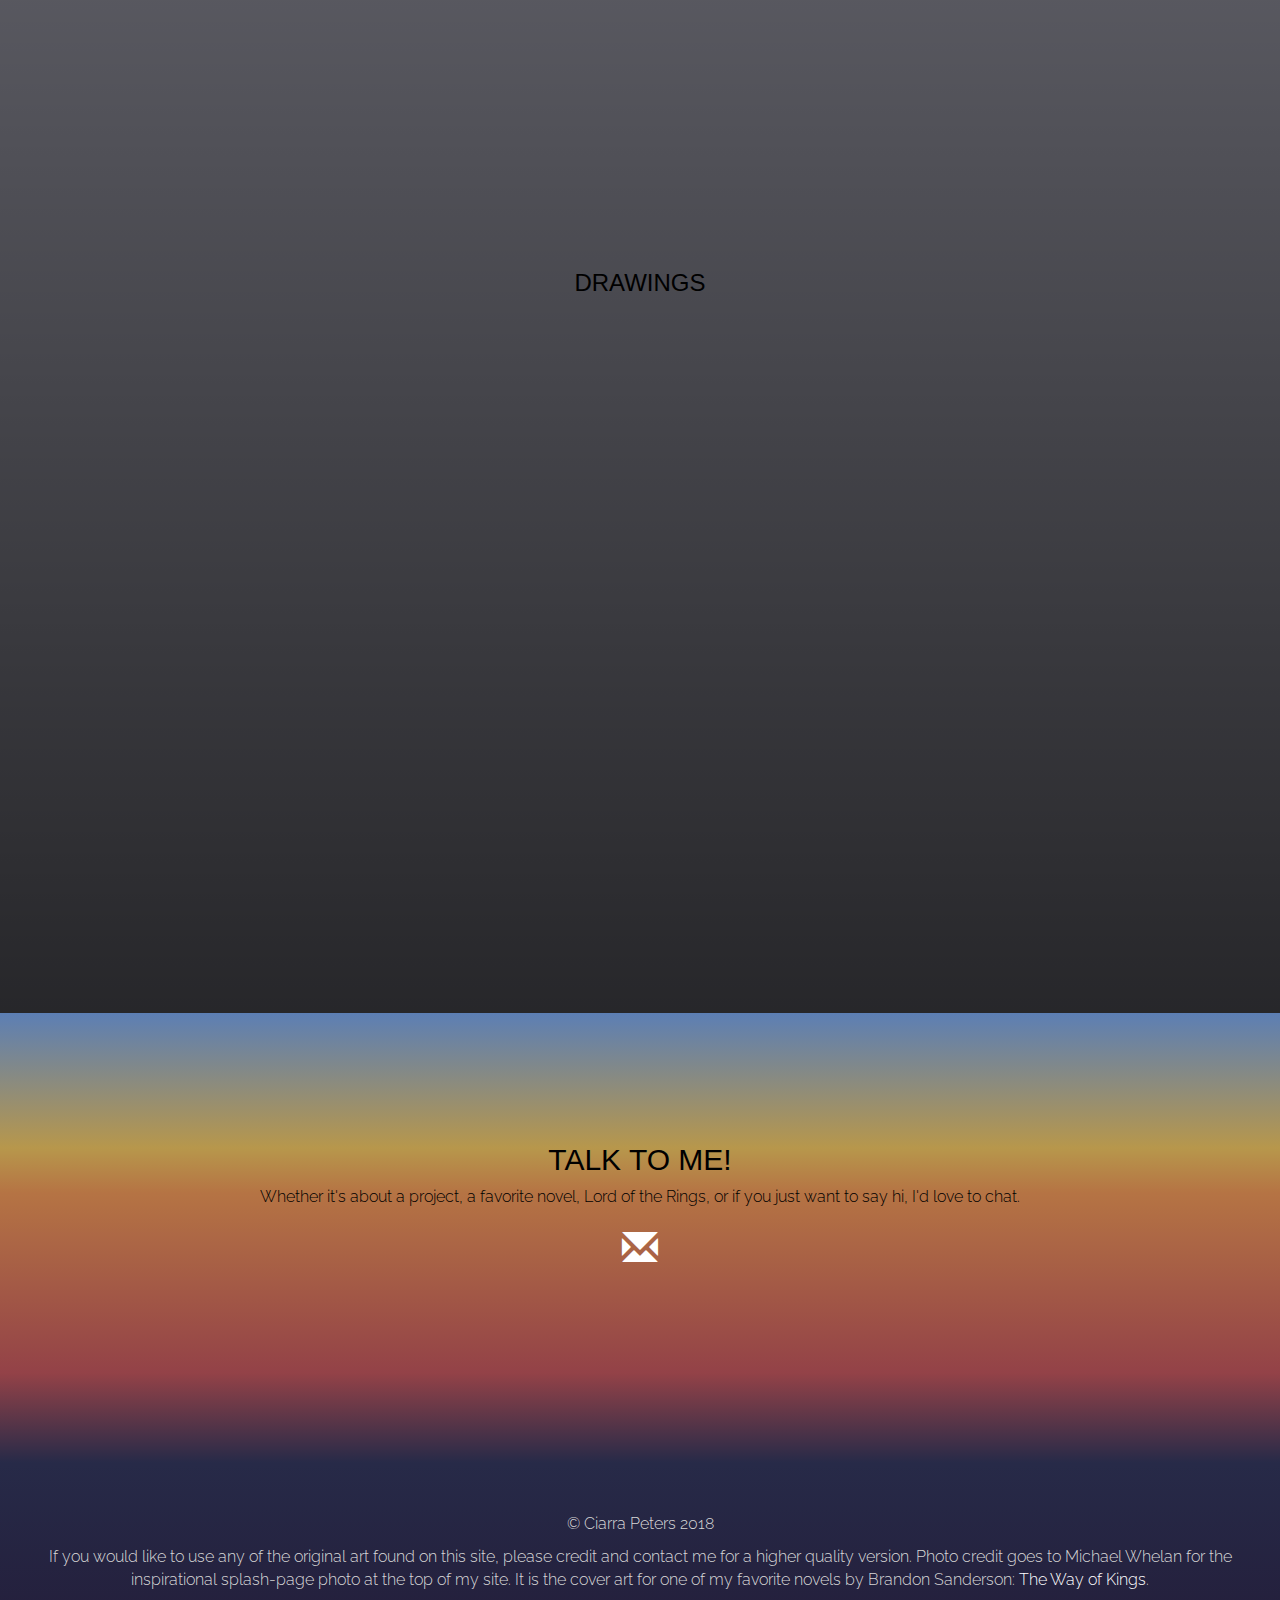
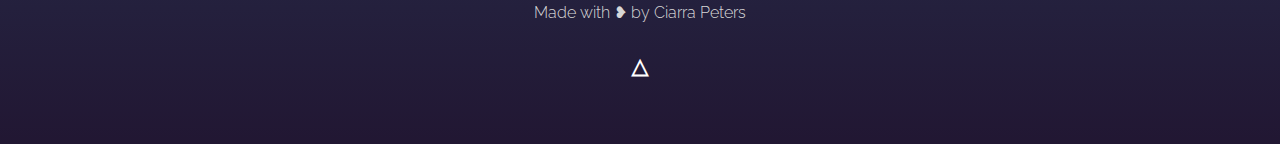
==== commit f9f08e27: "quickly update website to remove projects and have newly updated resume" ====
--- a/index.html
+++ b/index.html
@@ -33,7 +33,6 @@
          		<ul class="nav navbar-nav navbar-right">
 					<li><a href="#about">About</a></li>
          			<li><a href="#experience">Work</a></li>
-         			<li><a href="#projects">Projects</a></li>
          			<li><a href="#portfolio">Artfolio</a></li>
 					<li><a href="#contact">Contact</a></li>
 					<li><a href="photos/Resume.pdf">Resume</a></li>
@@ -70,7 +69,7 @@
 				</div>
 				<div class="col-md-5 text-justify">
 					<p>
-						<strong>I'm a third year student at Northeastern University</strong> in Boston studying Computer Science, Linguistics, and Mandarin Chinese. 
+						<strong>I'm a fifth year student at Northeastern University</strong> in Boston studying Computer Science, Linguistics, and Mandarin Chinese. 
 						I have experience with full-stack website development, designing cover art, and surviving in foreign countries. I aspire toward a career where 
 						I can express my creativity through engaging projects. Work experiences are learning experiences, 
 						and I look forward to working with individuals who are as eager to teach as I am to learn.
@@ -118,7 +117,7 @@
 								<div class="images panel panel-default">
 									<div class="panel-heading">
 										<h4>Salsify</h4>
-										<p>September 2018 - Present</p>
+										<p>September 2018 - Dec 2018</p>
 									</div>
 									<div class="panel-body">
 										<p>
@@ -267,7 +266,7 @@
 									</div>
 									<div class="panel-body text-center">
 										<p><i>The Broken Cross (A Cameron Ballack Mystery)</i> by Luke H. Davis</p>
-										<a href="http://www.amazon.com/Broken-Cross-Luke-H-Davis/dp/0988461382/ref=sr_1_1?ie=UTF8&qid=1457483451&sr=8-1&keywords=the+broken+cross+by+luke+h+davis">
+										<a href="http://www.amazon.com/Broken-Cross-Luke-H-Davis/dp/0988461382/ref=sr_1_1?ie=UTF&qid=1457483451&sr=8-1&keywords=the+broken+cross+by+luke+h+davis">
 											<img class="image" src="photos/cross.jpg" alt="Image">
 										</a>
 									</div>
@@ -296,151 +295,6 @@
 					</div>
 				</div>
 			</div>
-		</div>
-	</section>
-
-	<!--Projects -Solid BG with projects pics Maybe I should flip resume and projects??? Only for parallax BG tho... but then passions wouldn't be parallax? We shall see... Maybe passions should just be a bunch of photos together-->
-	<section id="projects" class="overlay">
-		<div class="container text-center">
-			<div class="col-lg-12 text-center">
-				<h2 class="heading">Projects</h2>
-				<p class="subheading">More in Progress!</p>
-			</div>
-				<div class="col-sm-2">
-				</div>
-				<div class="col-sm-4">
-					<div data-toggle="modal" data-target="#modal2">
-						<img class="images slideanim" src="photos/PersonalWebsiteedit.jpg" alt="image">
-					</div>
-					<div class="modal fade" id="modal2" role="dialog">
-						<div class="modal-dialog">
-							<div class="modal-content">
-								<div class="modal-header">
-									<button type="button" class="close" data-dismiss="modal">&times;</button>
-									<h4 class="modal-title">Personal Website 2.0</h4>
-								</div>
-								<div class="modal-body">
-									<img class="img-responsive" src="photos/PersonalWebsiteedit.jpg" alt="image">										
-									<p>After learning more about web design and development, I decided to try my
-										hand at updating my persoanl website by making it more responsive and user friendly,
-										while also designing it to look more modern.
-									</p>
-									<p>
-										<a href="#" class="visit">Visit Site</a>
-									</p>
-								</div>
-								<div class="modal-footer">
-									<button type="button" class="btn btn-default" data-dismiss="modal">Close</button>
-								</div>
-							</div>
-						</div>
-					</div>
-				</div>
-				<div class="col-sm-4">
-					<div data-toggle="modal" data-target="#modal3">
-						<img class="images slideanim" src="photos/OldWebsiteedit.jpg" alt="image">
-					</div>
-					<div class="modal fade" id="modal3" role="dialog">
-						<div class="modal-dialog">
-							<div class="modal-content">
-								<div class="modal-header">
-									<button type="button" class="close" data-dismiss="modal">&times;</button>
-									<h4 class="modal-title">Personal Website</h4>
-								</div>
-								<div class="modal-body">
-									<img class="img-responsive" src="photos/OldWebsiteedit.jpg" alt="image">																				
-									<p>This was my first personal website I began to build in 2016 and continued to edit
-										into 2017. It was a static webpage built with just html and css. With my
-										newer website I began to focus more on cleaner and more organized code, as well
-										as streamlining classes.
-									</p>
-									<p>
-										<a href="indexOld.html" class="visit">Visit Site</a>
-									</p>
-								</div>
-								<div class="modal-footer">
-									<button type="button" class="btn btn-default" data-dismiss="modal">Close</button>
-								</div>
-							</div>
-						</div>
-					</div>
-				</div>
-				<div class="col-sm-2">
-				</div>
-			</div>
-
-			<br><br>
-
-			<div class="row">
-				<div class="col-sm-2">
-				</div>
-				<div class="col-sm-4">
-					<div data-toggle="modal" data-target="#modal4">
-						<img class="images slideanim" src="photos/HallCounciledit.jpg" alt="image">
-					</div>
-					<div class="modal fade" id="modal4" role="dialog">
-						<div class="modal-dialog">
-							<div class="modal-content">
-								<div class="modal-header">
-									<button type="button" class="close" data-dismiss="modal">&times;</button>
-									<h4 class="modal-title">Hall Council 2016</h4>
-								</div>
-								<div class="modal-body">
-									<img class="img-responsive" src="photos/HallCounciledit.jpg" alt="image">																														
-									<p>This was a fun website I threw together as an election platform to help my
-										classmates get voted in as hall council members for our residence halls at school.
-										It relied very heavily on the w3schools bootstrap themes for the design.
-									</p>
-									<p>
-										<a href="https://hallcouncil2016.github.io" class="visit">Visit Site</a>
-									</p>
-								</div>
-								<div class="modal-footer">
-									<button type="button" class="btn btn-default" data-dismiss="modal">Close</button>
-								</div>
-							</div>
-						</div>
-					</div>
-				</div>
-				<div class="col-sm-4">
-					<div data-toggle="modal" data-target="#modal5">
-						<img class="images slideanim" src="photos/DiscoveryLabedit.png" alt="image">
-					</div>
-					<div class="modal fade" id="modal5" role="dialog">
-						<div class="modal-dialog">
-							<div class="modal-content">
-								<div class="modal-header">
-									<button type="button" class="close" data-dismiss="modal" onClick="pause()">&times;</button>
-									<h4 class="modal-title">Discovery Lab Global - Project Deep HoriXons</h4>
-								</div>
-								<div class="modal-body">
-									<p>
-										<video id="video1" style="width:40vw;">
-											<source src="VTCConferenceRegion_Video.mp4" type="video/mp4">
-											<source src="VTCConferenceRegion_Video.ogg" type="video/ogg">
-											Your browser does not support HTML5 video.
-										</video>
-									</p>
-									<p>This video is a demo of the virtual world my team and I created using OpenSim,
-										Unity, and Blender. This was the Region used in the Virtual Technology Conference 2016
-										to allow engineers and professors from around the globe to communicate their research remotely.
-									</p>
-									<p>
-										<button class="visit" onclick="playPause()">Play/Pause Video</button>
-										<a href="http://www.discoverylabglobal.com/" class="visit">Visit Their Site</a>
-									</p>
-								</div>
-								<div class="modal-footer">
-									<button type="button" class="btn btn-default" data-dismiss="modal" onClick="pause()">Close</button>
-								</div>
-							</div>
-						</div>
-					</div>
-				</div>
-			</div>
-			<div class="col-sm-2">
-			</div>
-					
 		</div>
 	</section>
 
